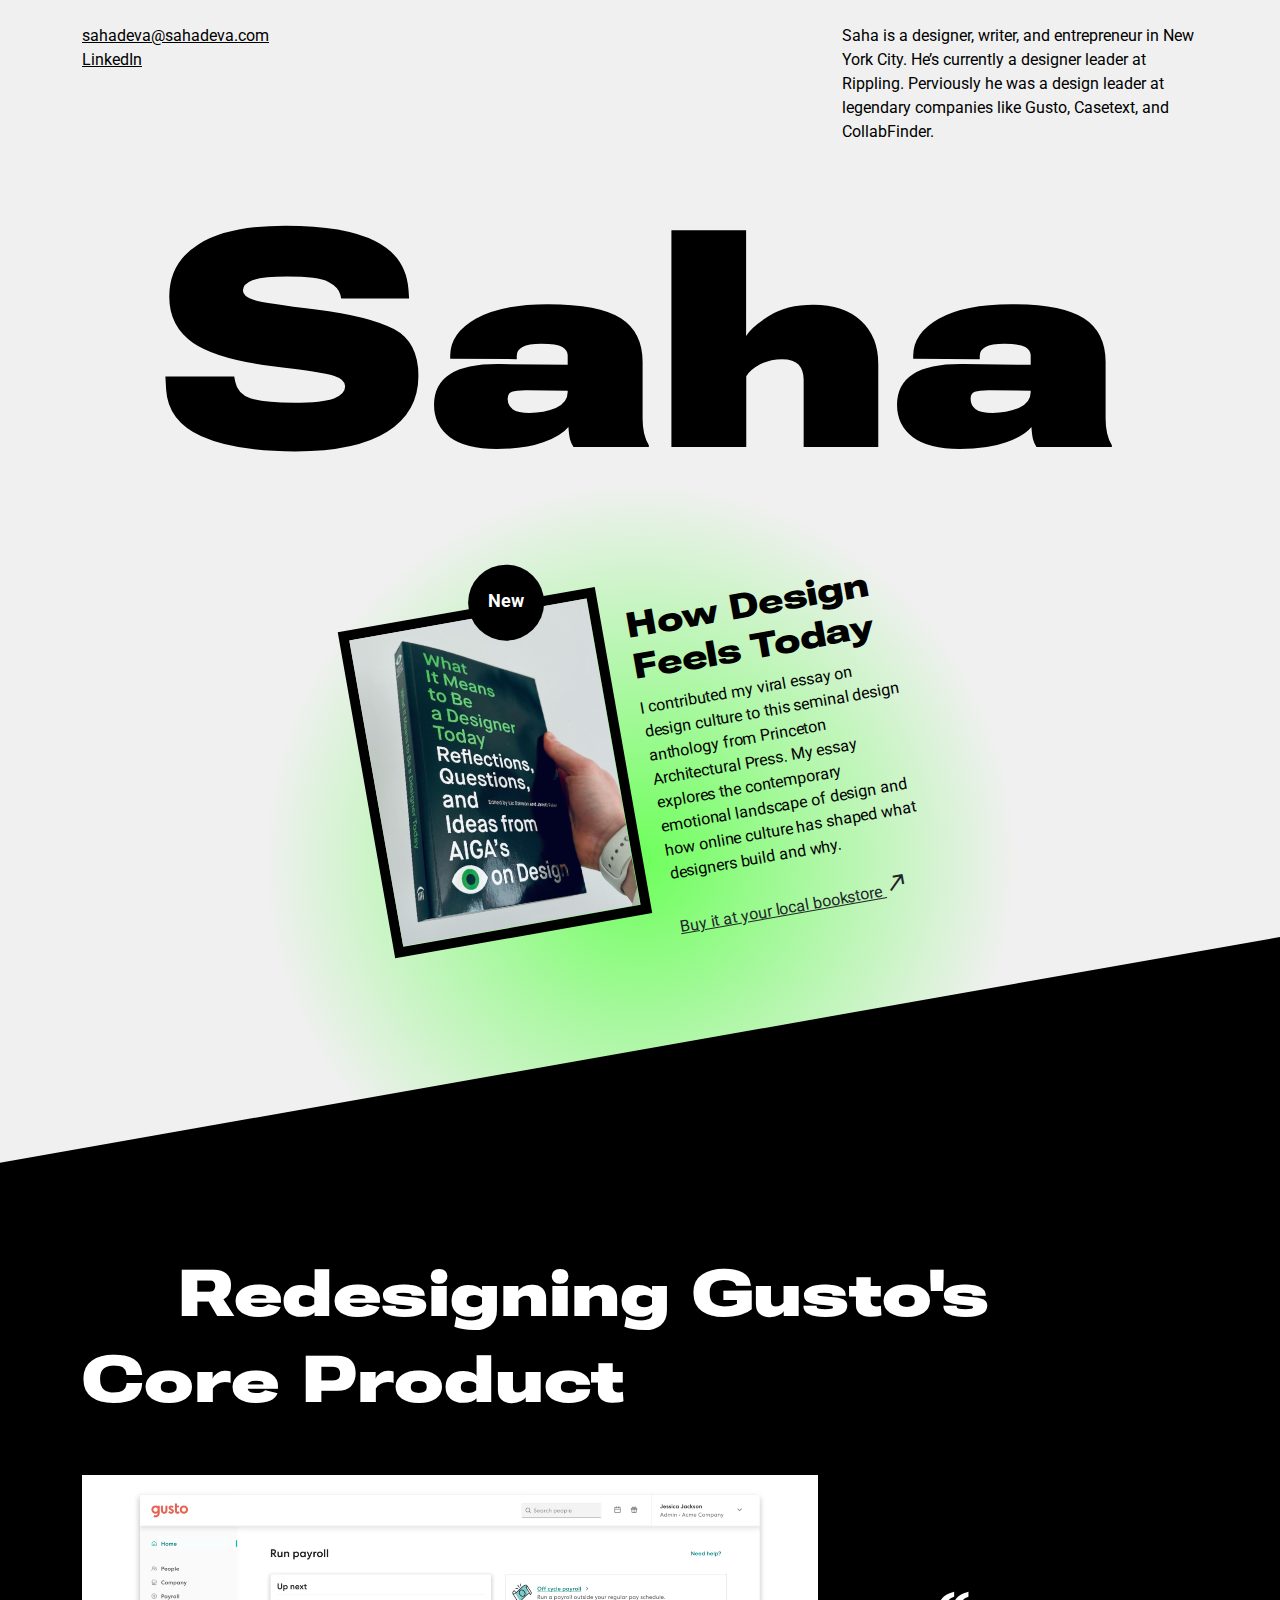
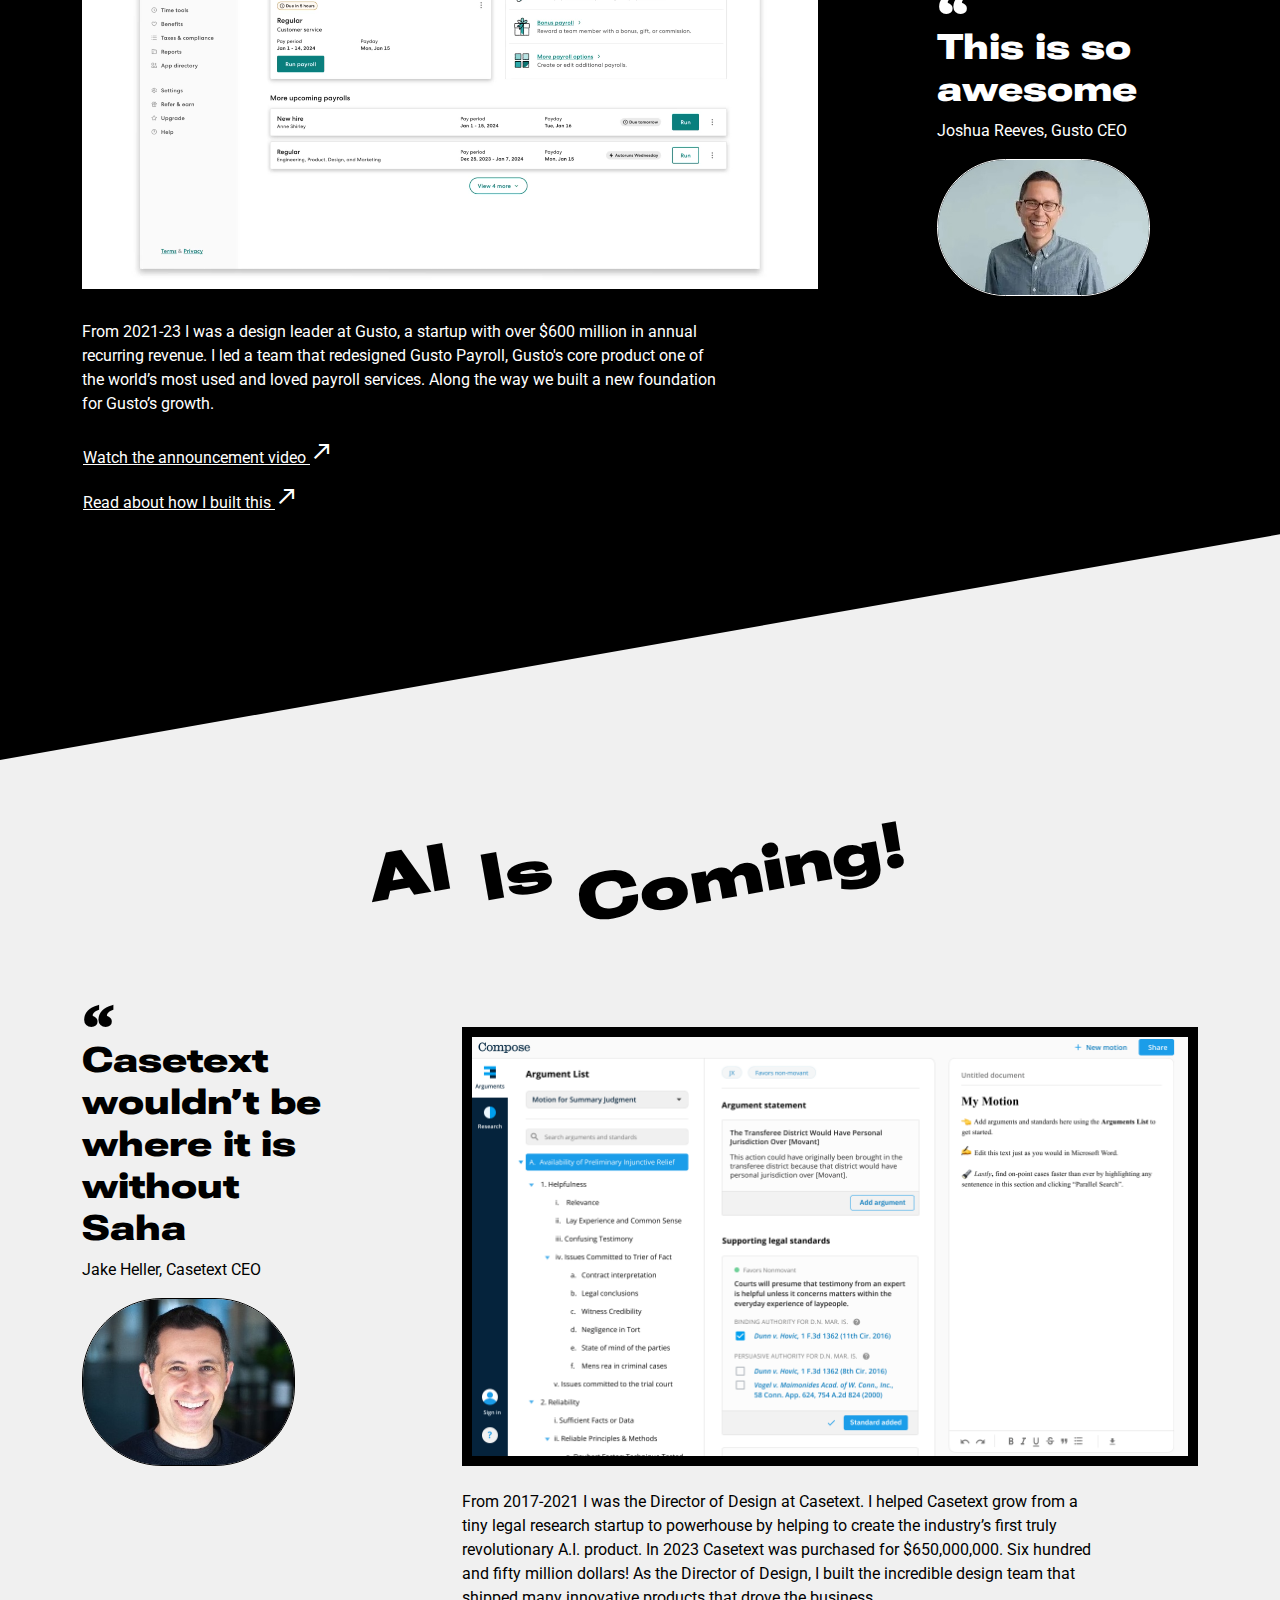
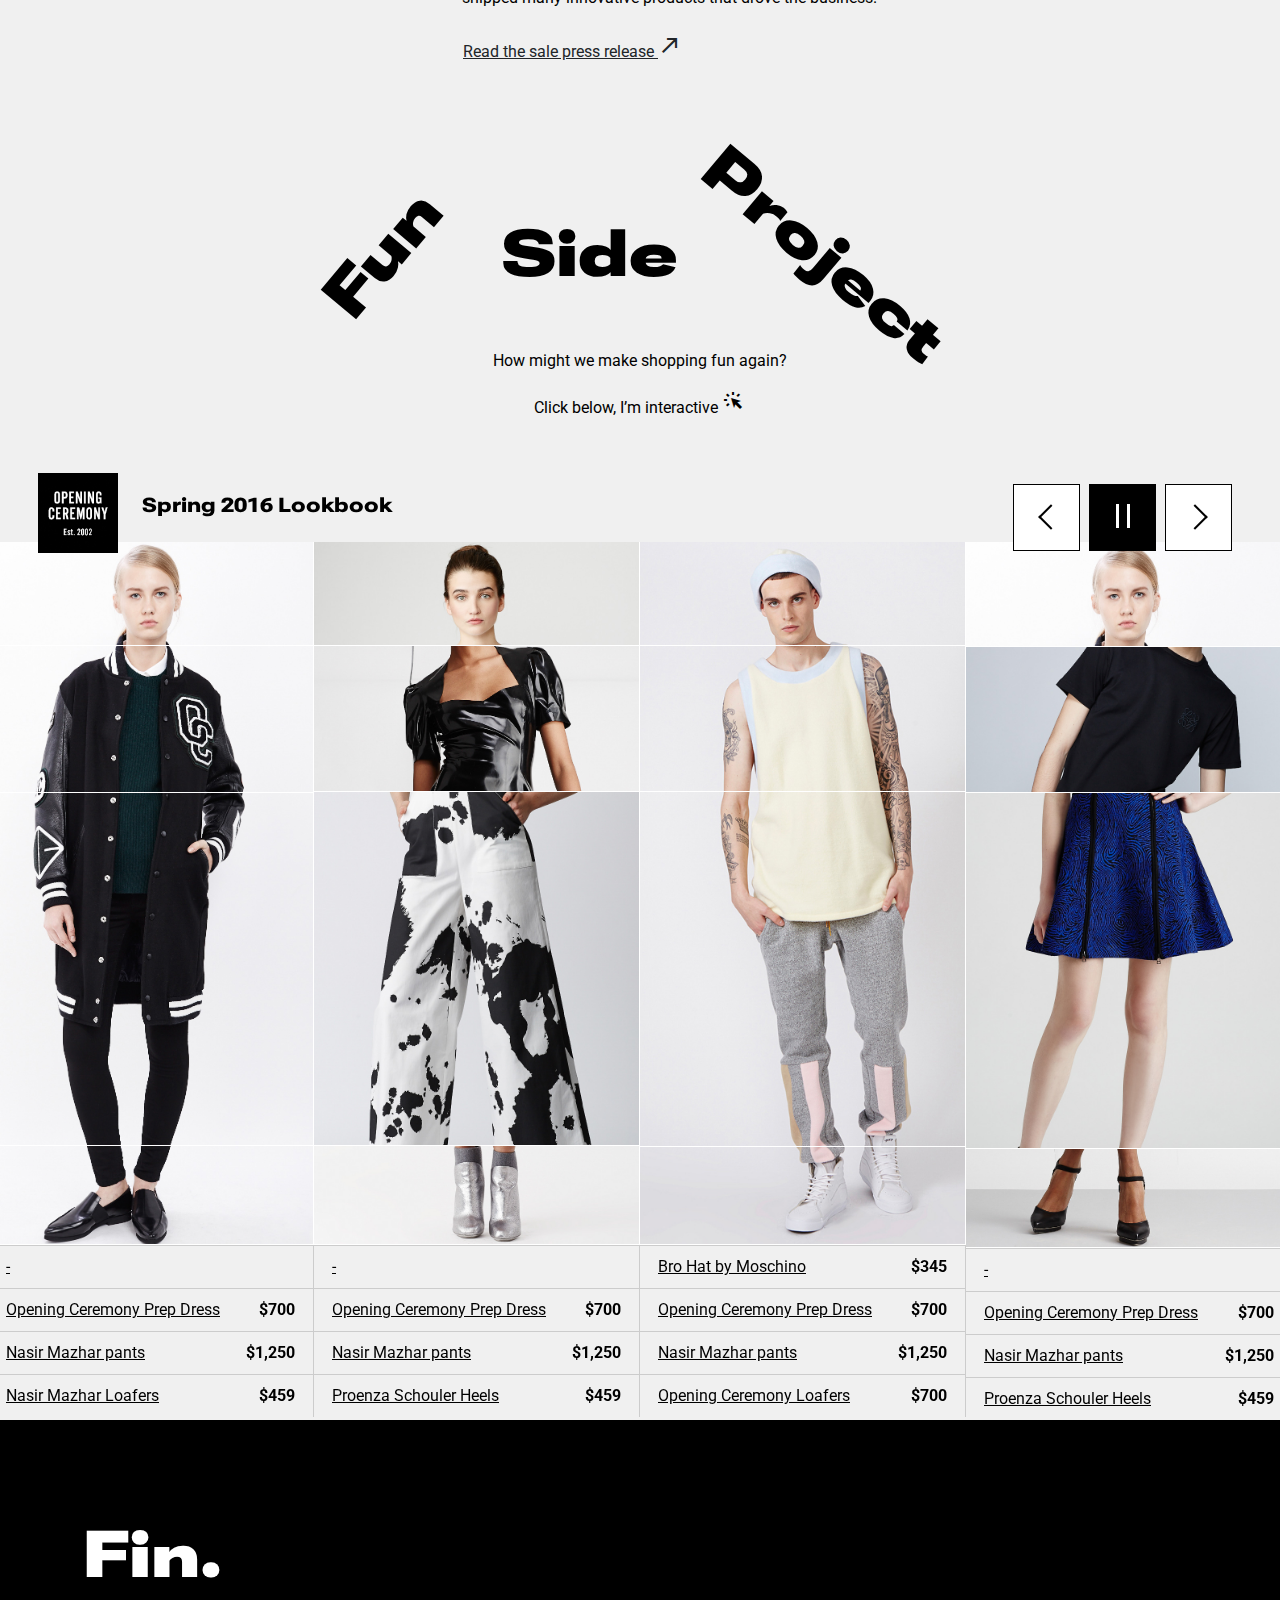
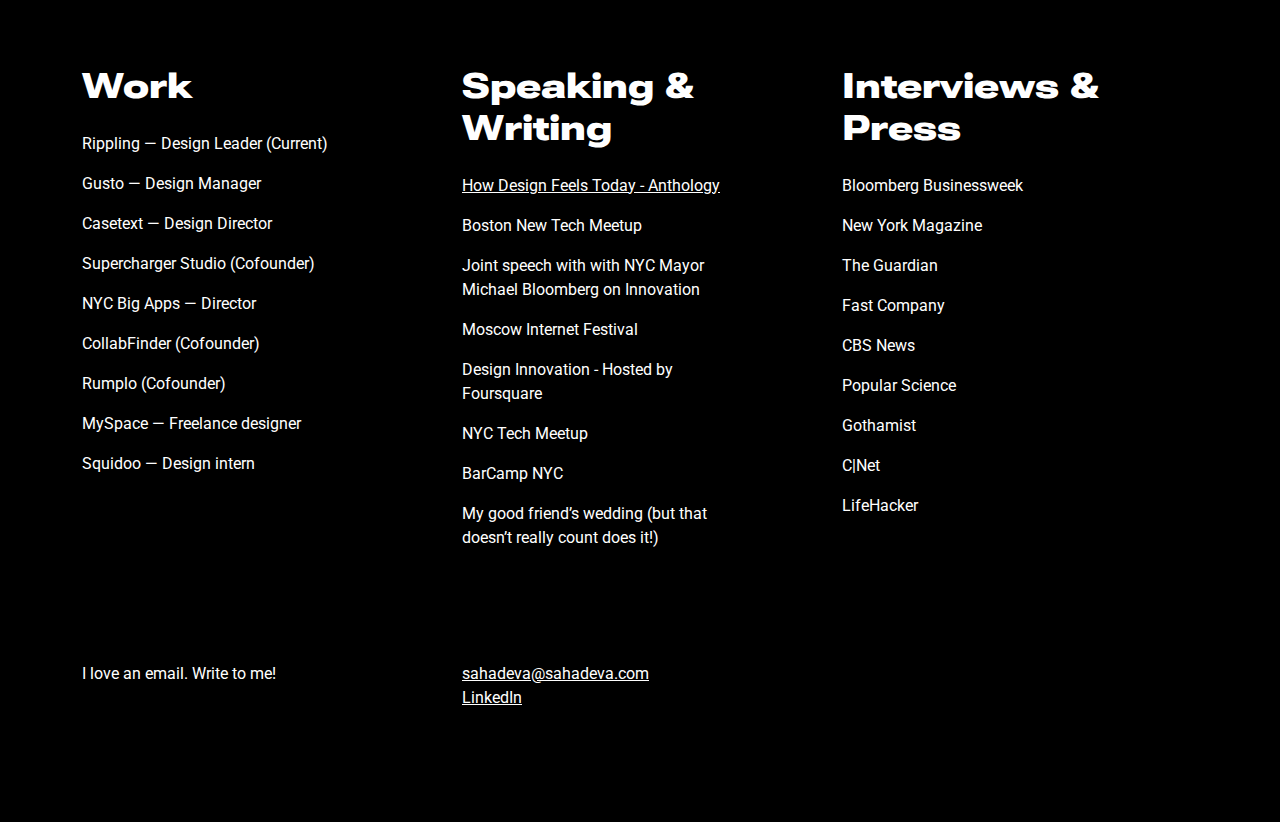
==== index.html @ 51255f12 "update homepage" ====
<!DOCTYPE html>
<html lang="en">
  <head>

    <!-- Google tag (gtag.js) -->
    <script async src="https://www.googletagmanager.com/gtag/js?id=G-P8Y77G0R4K"></script>
    <script>
      window.dataLayer = window.dataLayer || [];
      function gtag(){dataLayer.push(arguments);}
      gtag('js', new Date());

      gtag('config', 'G-P8Y77G0R4K');
    </script>

    <meta charset="utf-8">
    <meta http-equiv="X-UA-Compatible" content="IE=edge">
    <meta name="viewport" content="width=device-width, initial-scale=1">
    <meta name="description" content="Saha Hammari, Designer">
    <meta name="author" content="Saha Hammari">
    <link rel="icon" href="assets/favicon.png">

    <title>Saha Hammari</title>

    <!-- Bootstrap core CSS -->
    <link href="https://cdn.jsdelivr.net/npm/bootstrap@5.3.3/dist/css/bootstrap.min.css" rel="stylesheet" integrity="sha384-QWTKZyjpPEjISv5WaRU9OFeRpok6YctnYmDr5pNlyT2bRjXh0JMhjY6hW+ALEwIH" crossorigin="anonymous">

    <!-- Custom styles for this template -->
    <link href="css/custom-2024.css" rel="stylesheet">
    <link rel="preconnect" href="https://fonts.googleapis.com">
    <link rel="preconnect" href="https://fonts.gstatic.com" crossorigin>
    <link href="https://fonts.googleapis.com/css2?family=Roboto:ital,wght@0,400;0,700;0,900;1,400&display=swap" rel="stylesheet">
    <link href="https://fonts.googleapis.com/css2?family=Roboto+Flex:opsz,wdth,wght@8..144,150,100..1000&display=swap" rel="stylesheet">
    <link rel="stylesheet" href="https://fonts.googleapis.com/css2?family=Material+Symbols+Outlined:opsz,wght,FILL,GRAD@24,400,0,0" />

  </head>

  <body style="overflow-x: hidden;">

    <div class="container pt-4">

      <div class="row">
        <div class="col-12 col-md-6 col-lg-5 col-xl-4 col-xxl-3">
          <p><a href="mailto:sahadeva@sahadeva.com">sahadeva@sahadeva.com</a><br/><a href="https://www.linkedin.com/in/sahadeva/">LinkedIn</a></p>
        </div>
        <div class="col-12 col-md-6 col-lg-5 col-xl-4 col-xxl-3 offset-lg-2 offset-xl-4 offset-xxl-6">
          <p>Saha is a designer, writer, and entrepreneur in New York City. He’s currently a designer leader at Rippling. Perviously he was a design leader at legendary companies like Gusto, Casetext, and CollabFinder.</p>
        </div>
      </div>

      <div class="green-blog position-relative">
        <div class="position-absolute" style="background: radial-gradient(#6DFF5B, #B1F7A9, #f0f0f0, #f0f0f0); width: 800px; height: 800px; margin-left: auto;
        margin-right: auto; left: 0; right: 0; text-align: center; top: 300px;"></div>
        <h1 class="text-center roboto-flex-extra position-relative hero">Saha</h1>
        <div class="row pb-5 mb-5">
          <div class="col-lg-8 col-xl-6 offset-lg-2 offset-xl-3">
            <div class="rotate-10 py-5 mb-5 d-block">
              <div class="row">
                <div class="col-10 offset-1 col-lg-6 offset-lg-0 position-relative">
                  <img src="assets/what-it-means-to-be-a-designer-today.png" alt="book cover" class="img-border img-fluid">
                  <div class="d-block position-absolute dot text-white">New</div>
                </div>
                <div class="col-10 offset-1 col-lg-6 offset-lg-0 pt-4">
                  <h3>How Design Feels Today</h3>
                  <p>I contributed my viral essay on design culture to this seminal design anthology from Princeton Architectural Press. My essay explores the contemporary emotional landscape of design and how online culture has shaped what designers build and why.</p>
                  <p><a class="btn" href="#">Buy it at your local bookstore <span class="material-symbols-outlined ml-1">north_east</span></a></p>
                </div>
              </div>
            </div>
          </div>
        </div>
      </div>

      <div class="position-relative dark-bg angle-bg" style="padding-bottom: 200px;">
        <div class="rotate-10 position-absolute" style="background-color: #000; height: 100%; top: -100px; width: 200%; padding-top: 100px; padding-bottom: 200px; margin-left: -50%;"></div>
        <div class="row pt-5 mt-5 position-relative">
          <div class="col-10 offset-lg-1 mt-5">
            <h2>Redesigning Gusto's</h2>
          </div>
        </div>
        <div class="row position-relative">
          <div class="col-10">
            <h2>Core Product</h2>
          </div>
        </div>


        <div class="row pt-5 mt-5d-flex align-items-end pb-4 position-relative">
          <div class="col-12 col-xl-8 order-2 order-xl-1">
            <video width="100%" playsinline autoplay muted loop>
              <source src="assets/runpayroll_steps_video.mp4" type="video/mp4">
            Your browser does not support the video tag.
            </video>
          </div>
          <div class="col-12 col-lg-8 col-xl-3 offset-xl-1 order-2 order-xl-1 mt-5 mt-xl-0">
            <div class="row">
              <div class="col-9 col-md-10 col-lg-8 col-xl-12 order-2 order-xl-1">
                <h2 class="mb-0 quote">&ldquo;</h2>
                <h3>This is so awesome</h3>
                <p>Joshua Reeves, Gusto CEO</p>
              </div>
              <div class="col-3 col-md-2 col-lg-4 col-xl-10 order-1 order-xl-2">
                <img class="img-fluid super-rounded" src="assets/gusto-ceo.jpeg" alt="Gusto CEO photo">
              </div>
            </div>
          </div>
          
        </div>

        <div class="row position-relative">
          <div class="col-12 col-xl-7">
            <p>From 2021-23 I was a design leader at Gusto, a startup with over $600 million in annual recurring revenue. I led a team that redesigned Gusto Payroll, Gusto's core product one of the world’s most used and loved payroll services. Along the way we built a new foundation for Gusto’s growth. </p>
            <p class="mb-0"><a href="#" class="btn">Watch the announcement video <span class="material-symbols-outlined ml-1">north_east</span></a></p>
            <p><a href="#" class="btn">Read about how I built this <span class="material-symbols-outlined ml-1">north_east</span></a></p>
          </div>
        </div>
      </div>

      <div class="d-block pt-5 mt-5">
        <div class="d-flex w-100 justify-content-center">
          <div>
            <h2 class="rotate-10 pb-5">AI</h2>
          </div>
          <div class="px-4">
            <h2 class="rotate-10">Is</h2>
          </div>
          <div>
            <h2 class="rotate-10">Coming!</h2>
          </div>
        </div>
      </div>
      <div class="row pt-5 mt-5d-flex align-items-end pb-4">
        <div class="col-12 col-lg-8 col-xl-3 order-2 order-xl-1 mt-5 mt-xl-0">
          <div class="row">
            <div class="col-9 col-md-10 col-lg-8 col-xl-12 order-2 order-xl-1">
              <h2 class="mb-0 quote">&ldquo;</h2>
              <h3>Casetext wouldn’t be where it is without Saha</h3>
              <p>Jake Heller, Casetext CEO</p>
            </div>
            <div class="col-3 col-md-2 col-lg-4 col-xl-10 order-1 order-xl-2">
              <img class="img-fluid super-rounded" src="assets/casetext-ceo.jpeg">
            </div>
          </div>
        </div>
        <div class="col-12 col-xl-8 offset-xl-1 order-1 order-xl-2">
          <img src="assets/new-design.png" alt="Casetext screenshot" class="img-border img-fluid">
        </div>
      </div>
      <div class="row position-relative  pb-5 mb-5">
        <div class="col-12 col-xl-7 offset-xl-4">
          <p>From 2017-2021 I was the Director of Design at Casetext. I helped Casetext grow from a tiny legal research startup to powerhouse by helping to create the industry’s first truly revolutionary A.I. product. In 2023 Casetext was purchased for $650,000,000. Six hundred and fifty million dollars! As the Director of Design, I built the incredible design team that shipped many innovative products that drove the business. </p>
          <p class="mb-0"><a href="https://casetext.com/blog/casetext-to-join-thomson-reuters-ushering-in-a-new-era-of-legal-technology-innovation/" class="btn">Read the sale press release <span class="material-symbols-outlined ml-1">north_east</span></a></p>
        </div>
      </div>


      <div class="d-block pt-5 mt-5">
        <div class="d-flex justify-content-center align-items-baseline flex-column flex-lg-row">
          <div>
            <h2 class="rotate-50">Fun</h2>
          </div>
          <div class="ps-lg-5">
            <h2>Side</h2>
          </div>
          <div>
            <h2 class="rotate-neg-40">Project</h2>
          </div>
        </div>
      </div>
      <div class="row pb-5">
        <div class="col-12">
          <p class="text-center pt-5">How might we make shopping fun again?</p>
          <p class="text-center">Click below, I’m interactive <span class="material-symbols-outlined">
            web_traffic
            </span></p>
        </div>
      </div>

    </div>


    <header id="header-top" class="d-flex position-relative px-2 px-lg-5">
        <div class="logo-wrap">
          <img width="126" height="126" src="bodies/assets/logo_front2.jpg" alt="Logo" class="logo">
        </div>
        <div class="hidden-sm flex-fill px-4">
          <h5 class="ml-4">Spring 2016 Lookbook</h5>
        </div>
        <div class="arrows pull-right justify-content-end">
          <a href="#" class="arrow arrow-all-left non-default">
            <span></span>
          </a>
          <a href="#" class="pause pause-all non-default">
            <span></span>
            <span></span>
          </a>
          <a href="#" class="arrow arrow-all-right non-default">
            <span></span>
          </a>
        </div>
    </header>
    
    <div class="row" id="bodies">

      <!--  BODY ONE  -->

      <div class="col-sm-3" style="position: relative;">

        <!-- HEAD -->
        <div class="row part head">
          <div class="col-sm-12">
            <div id="faces3" class="carousel slide" data-bs-ride="carousel">
              <!-- Wrapper for slides -->
              <div class="carousel-inner" role="listbox">

                <div class="carousel-item active">
                  <center>
                    <img class="d-block w-100" src="bodies/assets/girl-face8.jpg">
                  </center>
                </div>
                <div class="carousel-item">
                  <center>
                    <img class="d-block w-100" src="bodies/assets/girl-face11.jpg">
                  </center>
                </div>
                <div class="carousel-item">
                  <center>
                    <img class="d-block w-100" src="bodies/assets/girl-face19.jpg">
                  </center>
                </div>
                <div class="carousel-item">
                  <center>
                    <img class="d-block w-100" src="bodies/assets/girl-face20.jpg">
                  </center>
                </div>
                <div class="carousel-item">
                  <center>
                    <img class="d-block w-100" src="bodies/assets/girl-face21.jpg">
                  </center>
                </div>
                <div class="carousel-item">
                  <center>
                    <img class="d-block w-100" src="bodies/assets/girl-face22.jpg">
                  </center>
                </div>
              </div>

              <!-- Controls -->
              <button class="carousel-control-prev" type="button" data-bs-target="#faces3" data-bs-slide="prev">
                <span class="carousel-control-prev-icon" aria-hidden="true"></span>
                <span class="visually-hidden">Previous</span>
              </button>
              <button class="carousel-control-next" type="button" data-bs-target="#faces3" data-bs-slide="next">
                <span class="carousel-control-next-icon" aria-hidden="true"></span>
                <span class="visually-hidden">Next</span>
              </button>

            </div>
          </div>
        </div>

        <!-- TOP -->
        <div class="row part part">
          <div class="col-sm-12">
            <div id="tops3" class="carousel slide" data-bs-ride="carousel">
              <!-- Wrapper for slides -->
              <div class="carousel-inner" role="listbox">
                <div class="carousel-item active">
                  <center>
                    <img class="d-block w-100" src="bodies/assets/girl-top8.jpg">
                  </center>
                </div>
                <div class="carousel-item">
                  <center>
                    <img class="d-block w-100" src="bodies/assets/girl-top11.jpg">
                  </center>
                </div>
                <div class="carousel-item">
                  <center>
                    <img class="d-block w-100" src="bodies/assets/girl-top19.jpg">
                  </center>
                </div>
                <div class="carousel-item">
                  <center>
                    <img class="d-block w-100" src="bodies/assets/girl-top20.jpg">
                  </center>
                </div>
                <div class="carousel-item">
                  <center>
                    <img class="d-block w-100" src="bodies/assets/girl-top21.jpg">
                  </center>
                </div>
                <div class="carousel-item">
                  <center>
                    <img class="d-block w-100" src="bodies/assets/girl-top22.jpg">
                  </center>
                </div>

              </div>

              <!-- Controls -->
              <button class="carousel-control-prev" type="button" data-bs-target="#tops3" data-bs-slide="prev">
                <span class="carousel-control-prev-icon" aria-hidden="true"></span>
                <span class="visually-hidden">Previous</span>
              </button>
              <button class="carousel-control-next" type="button" data-bs-target="#tops3" data-bs-slide="next">
                <span class="carousel-control-next-icon" aria-hidden="true"></span>
                <span class="visually-hidden">Next</span>
              </button>

            </div>
          </div>
        </div>

        <!-- BOTTOMS -->
        <div class="row part part-3">
          <div class="col-sm-12">
            <div id="bottoms3" class="carousel slide" data-bs-ride="carousel">
              <!-- Wrapper for slides -->
              <div class="carousel-inner" role="listbox">
                <div class="carousel-item active">
                  <center>
                    <img class="d-block w-100" src="bodies/assets/girl-bottom8.jpg">
                  </center>
                </div>
                <div class="carousel-item">
                  <center>
                    <img class="d-block w-100" src="bodies/assets/girl-bottom11.jpg">
                  </center>
                </div>
                <div class="carousel-item">
                  <center>
                    <img class="d-block w-100" src="bodies/assets/girl-bottom19.jpg">
                  </center>
                </div>
                <div class="carousel-item">
                  <center>
                    <img class="d-block w-100" src="bodies/assets/girl-bottom20.jpg">
                  </center>
                </div>
                <div class="carousel-item">
                  <center>
                    <img class="d-block w-100" src="bodies/assets/girl-bottom21.jpg">
                  </center>
                </div>
                <div class="carousel-item">
                  <center>
                    <img class="d-block w-100" src="bodies/assets/girl-bottom22.jpg">
                  </center>
                </div>

              </div>

              <!-- Controls -->
              <button class="carousel-control-prev" type="button" data-bs-target="#bottoms3" data-bs-slide="prev">
                <span class="carousel-control-prev-icon" aria-hidden="true"></span>
                <span class="visually-hidden">Previous</span>
              </button>
              <button class="carousel-control-next" type="button" data-bs-target="#bottoms3" data-bs-slide="next">
                <span class="carousel-control-next-icon" aria-hidden="true"></span>
                <span class="visually-hidden">Next</span>
              </button>

            </div>
          </div>
        </div>

        <!-- FEET -->
        <div class="row part feet">
          <div class="col-sm-12">
            <div id="shoes3" class="carousel slide" data-bs-ride="carousel">
              <!-- Wrapper for slides -->
              <div class="carousel-inner" role="listbox">
                <div class="carousel-item active">
                  <center>
                    <img class="d-block w-100" src="bodies/assets/girl-feet8.jpg">
                  </center>
                </div>
                <div class="carousel-item">
                  <center>
                    <img class="d-block w-100" src="bodies/assets/girl-feet11.jpg">
                  </center>
                </div>
                <div class="carousel-item">
                  <center>
                    <img class="d-block w-100" src="bodies/assets/girl-feet19.jpg">
                  </center>
                </div>
                <div class="carousel-item">
                  <center>
                    <img class="d-block w-100" src="bodies/assets/girl-feet20.jpg">
                  </center>
                </div>
                <div class="carousel-item">
                  <center>
                    <img class="d-block w-100" src="bodies/assets/girl-feet21.jpg">
                  </center>
                </div>
                <div class="carousel-item">
                  <center>
                    <img class="d-block w-100" src="bodies/assets/girl-feet22.jpg">
                  </center>
                </div>

              </div>

              <!-- Controls -->
              <button class="carousel-control-prev" type="button" data-bs-target="#shoes3" data-bs-slide="prev">
                <span class="carousel-control-prev-icon" aria-hidden="true"></span>
                <span class="visually-hidden">Previous</span>
              </button>
              <button class="carousel-control-next" type="button" data-bs-target="#shoes3" data-bs-slide="next">
                <span class="carousel-control-next-icon" aria-hidden="true"></span>
                <span class="visually-hidden">Next</span>
              </button>
            </div>
          </div>
        </div>

        <!-- LINKS -->
        <div class="row part links">
          <div class="col-sm-12">
            
            <div id="links-face3" class="carousel slide" data-bs-ride="carousel">
              <!-- Wrapper for slides -->
              <div class="carousel-inner" role="listbox">
                <div class="carousel-item active">
                  <a href="#">-</a>
                </div>
                <div class="carousel-item">
                  <a href="#">- </a>
                </div>
                <div class="carousel-item">
                  <a href="#">- </a>
                </div>
                <div class="carousel-item">
                  <a href="#">- </a>
                </div>
              </div>
            </div>

            <div id="links-top3" class="carousel slide" data-bs-ride="carousel">
              <div class="carousel-inner" role="listbox">
                <div class="carousel-item active">
                  <a href="http://sahadeva.com/">Opening Ceremony Prep Dress <span class="price">$700</span></a>
                </div>
                <div class="carousel-item">
                  <a href="#">Please Please Issey Miyake <span class="price">$300</span></a>
                </div>
                <div class="carousel-item">
                  <a href="#">Nasir Mazhar pants<span class="price">$1,250</span></a>
                </div>
                <div class="carousel-item">
                  <a href="#">Proenza Schouler Heels<span class="price">$459</span></a>
                </div>
              </div>
            </div>

            <div id="links-bottoms3" class="carousel slide" data-bs-ride="carousel">
              <div class="carousel-inner" role="listbox">
                <div class="carousel-item active">
                  <a href="#">Nasir Mazhar pants<span class="price">$1,250</span></a>
                </div>
                <div class="carousel-item">
                  <a href="#">Ellery V Dress<span class="price">$300</span></a>
                </div>
                <div class="carousel-item">
                  <a href="#">Opening Ceremony Prep Dress <span class="price">$700</span></a>
                </div>
                <div class="carousel-item">
                  <a href="#">Proenza Schouler Heels<span class="price">$459</span></a>
                </div>
              </div>
            </div>

            <div id="links-feet3" class="carousel slide" data-bs-ride="carousel">
              <div class="carousel-inner" role="listbox">
                <div class="carousel-item active">
                  <a href="#">Nasir Mazhar Loafers<span class="price">$459</span></a>
                </div>
                <div class="carousel-item">
                  <a href="#">Opening Ceremony Pumps<span class="price">$800</span></a>
                </div>
                <div class="carousel-item">
                  <a href="#">Proenza Schouler Heels<span class="price">$459</span></a>
                </div>
                <div class="carousel-item">
                  <a href="#">Ellery Tanks<span class="price">$240</span></a>
                </div>
              </div>
            </div>
          </div>
        </div>

      </div>


      <div class="col-sm-3 d-none d-sm-block" style="position: relative;">

        <!-- HEAD -->
        <div class="row part head">
          <div class="col-sm-12">
            <div id="faces2" class="carousel slide" data-bs-ride="carousel">
              <!-- Wrapper for slides -->
              <div class="carousel-inner" role="listbox">

                <div class="carousel-item active">
                  <center>
                    <img class="d-block w-100" src="bodies/assets/girl-face16.jpg">
                  </center>
                </div>
                <div class="carousel-item">
                  <center>
                    <img class="d-block w-100" src="bodies/assets/girl-face8.jpg">
                  </center>
                </div>
                <div class="carousel-item">
                  <center>
                    <img class="d-block w-100" src="bodies/assets/girl-face2.jpg">
                  </center>
                </div>
                <div class="carousel-item">
                  <center>
                    <img class="d-block w-100" src="bodies/assets/girl-face15.jpg">
                  </center>
                </div>
                <div class="carousel-item">
                  <center>
                    <img class="d-block w-100" src="bodies/assets/girl-face20.jpg">
                  </center>
                </div>
                <div class="carousel-item">
                  <center>
                    <img class="d-block w-100" src="bodies/assets/girl-face21.jpg">
                  </center>
                </div>
                <div class="carousel-item">
                  <center>
                    <img class="d-block w-100" src="bodies/assets/girl-face22.jpg">
                  </center>
                </div>
                <div class="carousel-item">
                  <center>
                    <img class="d-block w-100" src="bodies/assets/girl-face11.jpg">
                  </center>
                </div>
                <div class="carousel-item">
                  <center>
                    <img class="d-block w-100" src="bodies/assets/girl-face19.jpg">
                  </center>
                </div>
              </div>

              <!-- Controls -->
              <button class="carousel-control-prev" type="button" data-bs-target="#faces2" data-bs-slide="prev">
                <span class="carousel-control-prev-icon" aria-hidden="true"></span>
    <span class="visually-hidden">Previous</span>
              </button>
              <button class="carousel-control-next" type="button" data-bs-target="#faces2" data-bs-slide="next">
                <span class="carousel-control-next-icon" aria-hidden="true"></span>
    <span class="visually-hidden">Next</span>
              </button>

            </div>
          </div>
        </div>

        <!-- TOP -->
        <div class="row part part">
          <div class="col-sm-12">
            <div id="tops2" class="carousel slide" data-bs-ride="carousel">
              <!-- Wrapper for slides -->
              <div class="carousel-inner" role="listbox">

                <div class="carousel-item active">
                  <center>
                    <img class="d-block w-100" src="bodies/assets/girl-top15.jpg">
                  </center>
                </div>
                <div class="carousel-item">
                  <center>
                    <img class="d-block w-100" src="bodies/assets/girl-top8.jpg">
                  </center>
                </div>
                <div class="carousel-item">
                  <center>
                    <img class="d-block w-100" src="bodies/assets/girl-top11.jpg">
                  </center>
                </div>
                <div class="carousel-item">
                  <center>
                    <img class="d-block w-100" src="bodies/assets/girl-top16.jpg">
                  </center>
                </div>
                <div class="carousel-item">
                  <center>
                    <img class="d-block w-100" src="bodies/assets/girl-top22.jpg">
                  </center>
                </div>
                <div class="carousel-item">
                  <center>
                    <img class="d-block w-100" src="bodies/assets/girl-top20.jpg">
                  </center>
                </div>
                <div class="carousel-item">
                  <center>
                    <img class="d-block w-100" src="bodies/assets/girl-top19.jpg">
                  </center>
                </div>
                <div class="carousel-item">
                  <center>
                    <img class="d-block w-100" src="bodies/assets/girl-top2.jpg">
                  </center>
                </div>
                <div class="carousel-item">
                  <center>
                    <img class="d-block w-100" src="bodies/assets/girl-top21.jpg">
                  </center>
                </div>

              </div>

              <!-- Controls -->
              <button class="carousel-control-prev" type="button" data-bs-target="#tops2" data-bs-slide="prev">
                <span class="carousel-control-prev-icon" aria-hidden="true"></span>
    <span class="visually-hidden">Previous</span>
              </button>
              <button class="carousel-control-next" type="button" data-bs-target="#tops2" data-bs-slide="next">
                <span class="carousel-control-next-icon" aria-hidden="true"></span>
    <span class="visually-hidden">Next</span>
              </button>

            </div>
          </div>
        </div>

        <!-- BOTTOMS -->
        <div class="row part part-3">
          <div class="col-sm-12">
            <div id="bottoms2" class="carousel slide" data-bs-ride="carousel">
              <!-- Wrapper for slides -->
              <div class="carousel-inner" role="listbox">
                <div class="carousel-item active">
                  <center>
                    <img class="d-block w-100" src="bodies/assets/girl-bottom22.jpg">
                  </center>
                </div>
                <div class="carousel-item">
                  <center>
                    <img class="d-block w-100" src="bodies/assets/girl-bottom16.jpg">
                  </center>
                </div>
                <div class="carousel-item">
                  <center>
                    <img class="d-block w-100" src="bodies/assets/girl-bottom19.jpg">
                  </center>
                </div>
                <div class="carousel-item">
                  <center>
                    <img class="d-block w-100" src="bodies/assets/girl-bottom15.jpg">
                  </center>
                </div>
                <div class="carousel-item">
                  <center>
                    <img class="d-block w-100" src="bodies/assets/girl-bottom11.jpg">
                  </center>
                </div>

                <div class="carousel-item">
                  <center>
                    <img class="d-block w-100" src="bodies/assets/girl-bottom20.jpg">
                  </center>
                </div>
                <div class="carousel-item">
                  <center>
                    <img class="d-block w-100" src="bodies/assets/girl-bottom2.jpg">
                  </center>
                </div>
                <div class="carousel-item">
                  <center>
                    <img class="d-block w-100" src="bodies/assets/girl-bottom21.jpg">
                  </center>
                </div>

                <div class="carousel-item">
                  <center>
                    <img class="d-block w-100" src="bodies/assets/girl-bottom8.jpg">
                  </center>
                </div>
              </div>

              <!-- Controls -->
             
              <button class="carousel-control-prev" type="button" data-bs-target="#bottoms2" data-bs-slide="prev">
                <span class="carousel-control-prev-icon" aria-hidden="true"></span>
    <span class="visually-hidden">Previous</span>
              </button>
              <button class="carousel-control-next" type="button" data-bs-target="#bottoms2" data-bs-slide="next">
                <span class="carousel-control-next-icon" aria-hidden="true"></span>
    <span class="visually-hidden">Next</span>
              </button>

            </div>
          </div>
        </div>

        <!-- FEET -->
        <div class="row part feet">
          <div class="col-sm-12">
            <div id="shoes2" class="carousel slide" data-bs-ride="carousel">
              <!-- Wrapper for slides -->
              <div class="carousel-inner" role="listbox">

                <div class="carousel-item active">
                  <center>
                    <img class="d-block w-100" src="bodies/assets/girl-feet19.jpg">
                  </center>
                </div>
                <div class="carousel-item">
                  <center>
                    <img class="d-block w-100" src="bodies/assets/girl-feet16.jpg">
                  </center>
                </div>
                <div class="carousel-item">
                  <center>
                    <img class="d-block w-100" src="bodies/assets/girl-feet8.jpg">
                  </center>
                </div>
                <div class="carousel-item">
                  <center>
                    <img class="d-block w-100" src="bodies/assets/girl-feet15.jpg">
                  </center>
                </div>
                <div class="carousel-item">
                  <center>
                    <img class="d-block w-100" src="bodies/assets/girl-feet11.jpg">
                  </center>
                </div>
                <div class="carousel-item">
                  <center>
                    <img class="d-block w-100" src="bodies/assets/girl-feet2.jpg">
                  </center>
                </div>
                <div class="carousel-item">
                  <center>
                    <img class="d-block w-100" src="bodies/assets/girl-feet20.jpg">
                  </center>
                </div>
                <div class="carousel-item">
                  <center>
                    <img class="d-block w-100" src="bodies/assets/girl-feet21.jpg">
                  </center>
                </div>
                <div class="carousel-item">
                  <center>
                    <img class="d-block w-100" src="bodies/assets/girl-feet22.jpg">
                  </center>
                </div>
              </div>

              <!-- Controls -->
              <button class="carousel-control-prev" type="button" data-bs-target="#shoes2" data-bs-slide="prev">
                <span class="carousel-control-prev-icon" aria-hidden="true"></span>
    <span class="visually-hidden">Previous</span>
              </button>
              <button class="carousel-control-next" type="button" data-bs-target="#shoes2" data-bs-slide="next">
                <span class="carousel-control-next-icon" aria-hidden="true"></span>
    <span class="visually-hidden">Next</span>
              </button>

            </div>
          </div>
        </div>

        <!-- LINKS -->
        <div class="row part links">
          <div class="col-sm-12">
            
            <div id="links-face2" class="carousel slide" data-bs-ride="carousel">
              <!-- Wrapper for slides -->
              <div class="carousel-inner" role="listbox">
                <div class="carousel-item active">
                  <a href="#">-</a>
                </div>
                <div class="carousel-item">
                  <a href="#">- </a>
                </div>
                <div class="carousel-item">
                  <a href="#">- </a>
                </div>
                <div class="carousel-item">
                  <a href="#">- </a>
                </div>
              </div>
            </div>

            <div id="links-top2" class="carousel slide" data-bs-ride="carousel">
              <div class="carousel-inner" role="listbox">
                <div class="carousel-item active">
                  <a href="#">Opening Ceremony Prep Dress <span class="price">$700</span></a>
                </div>
                <div class="carousel-item">
                  <a href="#">Opening Ceremony Wildcard <span class="price">$300</span></a>
                </div>
                <div class="carousel-item">
                  <a href="#">Nasir Mazhar pants<span class="price">$1,250</span></a>
                </div>
                <div class="carousel-item">
                  <a href="#">Proenza Schouler Heels<span class="price">$459</span></a>
                </div>
              </div>
            </div>

            <div id="links-bottoms2" class="carousel slide" data-bs-ride="carousel">
              <div class="carousel-inner" role="listbox">
                <div class="carousel-item active">
                  <a href="#">Nasir Mazhar pants<span class="price">$1,250</span></a>
                </div>
                <div class="carousel-item">
                  <a href="#">Opening Ceremony Wildcard <span class="price">$300</span></a>
                </div>
                <div class="carousel-item">
                  <a href="#">Opening Ceremony Prep Dress <span class="price">$700</span></a>
                </div>
                <div class="carousel-item">
                  <a href="#">Proenza Schouler Heels<span class="price">$459</span></a>
                </div>
              </div>
            </div>

            <div id="links-feet2" class="carousel slide" data-bs-ride="carousel">
              <div class="carousel-inner" role="listbox">
                <div class="carousel-item active">
                  <a href="#">Proenza Schouler Heels<span class="price">$459</span></a>
                </div>
                <div class="carousel-item">
                  <a href="#">Galvan Heavy Satin Jumpstuit <span class="price">$300</span></a>
                </div>
                <div class="carousel-item">
                  <a href="#">Nasir Mazhar pants<span class="price">$1,250</span></a>
                </div>
                <div class="carousel-item">
                  <a href="#">Opening Ceremony Prep Dress <span class="price">$700</span></a>
                </div>
              </div>
            </div>
          </div>
        </div>


      </div>

      <!--  BODY THREE  -->

      <div class="col-sm-3 d-none d-sm-block" style="position: relative;">

        <!-- HEAD -->
        <div class="row part head">
          <div class="col-sm-12">
            <div id="faces4" class="carousel slide" data-bs-ride="carousel">
              <!-- Wrapper for slides -->
              <div class="carousel-inner" role="listbox">
                <div class="carousel-item active">
                  <center>
                    <img class="d-block w-100" src="bodies/assets/boy-face2.jpg">
                  </center>
                </div>
                <div class="carousel-item">
                  <center>
                    <img class="d-block w-100" src="bodies/assets/boy-face3.jpg">
                  </center>
                </div>
                <div class="carousel-item">
                  <center>
                    <img class="d-block w-100" src="bodies/assets/girl-face14.jpg">
                  </center>
                </div>
                <div class="carousel-item">
                  <center>
                    <img class="d-block w-100" src="bodies/assets/girl-face8.jpg">
                  </center>
                </div>
                <div class="carousel-item">
                  <center>
                    <img class="d-block w-100" src="bodies/assets/girl-face15.jpg">
                  </center>
                </div>
                <div class="carousel-item">
                  <center>
                    <img class="d-block w-100" src="bodies/assets/girl-face19.jpg">
                  </center>
                </div>
                <div class="carousel-item">
                  <center>
                    <img class="d-block w-100" src="bodies/assets/girl-face20.jpg">
                  </center>
                </div>
                <div class="carousel-item">
                  <center>
                    <img class="d-block w-100" src="bodies/assets/girl-face11.jpg">
                  </center>
                </div>
                <div class="carousel-item">
                  <center>
                    <img class="d-block w-100" src="bodies/assets/girl-face2.jpg">
                  </center>
                </div>
                <div class="carousel-item">
                  <center>
                    <img class="d-block w-100" src="bodies/assets/girl-face21.jpg">
                  </center>
                </div>
                <div class="carousel-item">
                  <center>
                    <img class="d-block w-100" src="bodies/assets/girl-face22.jpg">
                  </center>
                </div>
              </div>

              <!-- Controls -->
           
              <button class="carousel-control-prev" type="button" data-bs-target="#faces4" data-bs-slide="prev">
                <span class="carousel-control-prev-icon" aria-hidden="true"></span>
    <span class="visually-hidden">Previous</span>
              </button>
              <button class="carousel-control-next" type="button" data-bs-target="#faces4" data-bs-slide="next">
                <span class="carousel-control-next-icon" aria-hidden="true"></span>
    <span class="visually-hidden">Next</span>
              </button>

            </div>
          </div>
        </div>

        <!-- TOP -->
        <div class="row part part">
          <div class="col-sm-12">
            <div id="tops4" class="carousel slide" data-bs-ride="carousel">
              <!-- Wrapper for slides -->
              <div class="carousel-inner" role="listbox">
                <div class="carousel-item active">
                  <center>
                    <img class="d-block w-100" src="bodies/assets/boy-top2.jpg">
                  </center>
                </div>
                <div class="carousel-item">
                  <center>
                    <img class="d-block w-100" src="bodies/assets/boy-top3.jpg">
                  </center>
                </div>
                <div class="carousel-item">
                  <center>
                    <img class="d-block w-100" src="bodies/assets/girl-top14.jpg">
                  </center>
                </div>
                <div class="carousel-item">
                  <center>
                    <img class="d-block w-100" src="bodies/assets/girl-top8.jpg">
                  </center>
                </div>
                <div class="carousel-item">
                  <center>
                    <img class="d-block w-100" src="bodies/assets/girl-top15.jpg">
                  </center>
                </div>
                <div class="carousel-item">
                  <center>
                    <img class="d-block w-100" src="bodies/assets/girl-top19.jpg">
                  </center>
                </div>
                <div class="carousel-item">
                  <center>
                    <img class="d-block w-100" src="bodies/assets/girl-top20.jpg">
                  </center>
                </div>
                <div class="carousel-item">
                  <center>
                    <img class="d-block w-100" src="bodies/assets/girl-top11.jpg">
                  </center>
                </div>
                <div class="carousel-item">
                  <center>
                    <img class="d-block w-100" src="bodies/assets/girl-top2.jpg">
                  </center>
                </div>
                <div class="carousel-item">
                  <center>
                    <img class="d-block w-100" src="bodies/assets/girl-top21.jpg">
                  </center>
                </div>
                <div class="carousel-item">
                  <center>
                    <img class="d-block w-100" src="bodies/assets/girl-top22.jpg">
                  </center>
                </div>
              </div>

              <!-- Controls -->
              <button class="carousel-control-prev" type="button" data-bs-target="#tops4" data-bs-slide="prev">
                <span class="carousel-control-prev-icon" aria-hidden="true"></span>
    <span class="visually-hidden">Previous</span>
              </button>
              <button class="carousel-control-next" type="button" data-bs-target="#tops4" data-bs-slide="next">
                <span class="carousel-control-next-icon" aria-hidden="true"></span>
    <span class="visually-hidden">Next</span>
              </button>

            </div>
          </div>
        </div>

        <!-- BOTTOMS -->
        <div class="row part part-3">
          <div class="col-sm-12">
            <div id="bottoms4" class="carousel slide" data-bs-ride="carousel">
              <!-- Wrapper for slides -->
              <div class="carousel-inner" role="listbox">
                <div class="carousel-item active">
                  <center>
                    <img class="d-block w-100" src="bodies/assets/boy-bottom2.jpg">
                  </center>
                </div>
                <div class="carousel-item">
                  <center>
                    <img class="d-block w-100" src="bodies/assets/boy-bottom3.jpg">
                  </center>
                </div>
                <div class="carousel-item">
                  <center>
                    <img class="d-block w-100" src="bodies/assets/girl-bottom14.jpg">
                  </center>
                </div>
                <div class="carousel-item">
                  <center>
                    <img class="d-block w-100" src="bodies/assets/girl-bottom8.jpg">
                  </center>
                </div>
                <div class="carousel-item">
                  <center>
                    <img class="d-block w-100" src="bodies/assets/girl-bottom15.jpg">
                  </center>
                </div>
                <div class="carousel-item">
                  <center>
                    <img class="d-block w-100" src="bodies/assets/girl-bottom19.jpg">
                  </center>
                </div>
                <div class="carousel-item">
                  <center>
                    <img class="d-block w-100" src="bodies/assets/girl-bottom20.jpg">
                  </center>
                </div>
                <div class="carousel-item">
                  <center>
                    <img class="d-block w-100" src="bodies/assets/girl-bottom11.jpg">
                  </center>
                </div>
                <div class="carousel-item">
                  <center>
                    <img class="d-block w-100" src="bodies/assets/girl-bottom2.jpg">
                  </center>
                </div>
                <div class="carousel-item">
                  <center>
                    <img class="d-block w-100" src="bodies/assets/girl-bottom21.jpg">
                  </center>
                </div>
                <div class="carousel-item">
                  <center>
                    <img class="d-block w-100" src="bodies/assets/girl-bottom22.jpg">
                  </center>
                </div>
              </div>

              <!-- Controls -->
              <button class="carousel-control-prev" type="button" data-bs-target="#bottoms4" data-bs-slide="prev">
                <span class="carousel-control-prev-icon" aria-hidden="true"></span>
    <span class="visually-hidden">Previous</span>
              </button>
              <button class="carousel-control-next" type="button" data-bs-target="#bottoms4" data-bs-slide="next">
                <span class="carousel-control-next-icon" aria-hidden="true"></span>
    <span class="visually-hidden">Next</span>
              </button>

            </div>
          </div>
        </div>

        <!-- FEET -->
        <div class="row part feet">
          <div class="col-sm-12">
            <div id="shoes4" class="carousel slide" data-bs-ride="carousel">
              <!-- Wrapper for slides -->
              <div class="carousel-inner" role="listbox">
                <div class="carousel-item active">
                  <center>
                    <img class="d-block w-100" src="bodies/assets/boy-feet2.jpg">
                  </center>
                </div>
                <div class="carousel-item">
                  <center>
                    <img class="d-block w-100" src="bodies/assets/boy-feet3.jpg">
                  </center>
                </div>
                <div class="carousel-item">
                  <center>
                    <img class="d-block w-100" src="bodies/assets/girl-feet14.jpg">
                  </center>
                </div>
                <div class="carousel-item">
                  <center>
                    <img class="d-block w-100" src="bodies/assets/girl-feet8.jpg">
                  </center>
                </div>
                <div class="carousel-item">
                  <center>
                    <img class="d-block w-100" src="bodies/assets/girl-feet15.jpg">
                  </center>
                </div>
                <div class="carousel-item">
                  <center>
                    <img class="d-block w-100" src="bodies/assets/girl-feet19.jpg">
                  </center>
                </div>
                <div class="carousel-item">
                  <center>
                    <img class="d-block w-100" src="bodies/assets/girl-feet20.jpg">
                  </center>
                </div>
                <div class="carousel-item">
                  <center>
                    <img class="d-block w-100" src="bodies/assets/girl-feet11.jpg">
                  </center>
                </div>
                <div class="carousel-item">
                  <center>
                    <img class="d-block w-100" src="bodies/assets/girl-feet2.jpg">
                  </center>
                </div>
                <div class="carousel-item">
                  <center>
                    <img class="d-block w-100" src="bodies/assets/girl-feet21.jpg">
                  </center>
                </div>
                <div class="carousel-item">
                  <center>
                    <img class="d-block w-100" src="bodies/assets/girl-feet22.jpg">
                  </center>
                </div>
              </div>

              <!-- Controls -->
              <button class="carousel-control-prev" type="button" data-bs-target="#shoes4" data-bs-slide="prev">
                <span class="carousel-control-prev-icon" aria-hidden="true"></span>
    <span class="visually-hidden">Previous</span>
              </button>
              <button class="carousel-control-next" type="button" data-bs-target="#shoes4" data-bs-slide="next">
                <span class="carousel-control-next-icon" aria-hidden="true"></span>
    <span class="visually-hidden">Next</span>
              </button>

            </div>
          </div>
        </div>

        <!-- LINKS -->
        <div class="row part links">
          <div class="col-sm-12">
            
            <div id="links-face4" class="carousel slide" data-bs-ride="carousel">
              <!-- Wrapper for slides -->
              <div class="carousel-inner" role="listbox">
                <div class="carousel-item active">
                  <a href="#">Bro Hat by Moschino <span class="price">$345</span></a>
                </div>
                <div class="carousel-item">
                  <a href="#">- </a>
                </div>
                <div class="carousel-item">
                  <a href="#">- </a>
                </div>
                <div class="carousel-item">
                  <a href="#">- </a>
                </div>
              </div>
            </div>

            <div id="links-top4" class="carousel slide" data-bs-ride="carousel">
              <div class="carousel-inner" role="listbox">
                <div class="carousel-item active">
                  <a href="#">Opening Ceremony Prep Dress <span class="price">$700</span></a>
                </div>
                <div class="carousel-item">
                  <a href="#">Opening Ceremony Wildcard <span class="price">$300</span></a>
                </div>
                <div class="carousel-item">
                  <a href="#">Nasir Mazhar pants<span class="price">$1,250</span></a>
                </div>
                <div class="carousel-item">
                  <a href="#">Opening Ceremony Prom<span class="price">$459</span></a>
                </div>
              </div>
            </div>

            <div id="links-bottoms4" class="carousel slide" data-bs-ride="carousel">
              <div class="carousel-inner" role="listbox">
                <div class="carousel-item active">
                  <a href="#">Nasir Mazhar pants<span class="price">$1,250</span></a>
                </div>
                <div class="carousel-item">
                  <a href="#">Opening Ceremony Wildcard <span class="price">$300</span></a>
                </div>
                <div class="carousel-item">
                  <a href="#">Opening Ceremony Prep Dress <span class="price">$700</span></a>
                </div>
                <div class="carousel-item">
                  <a href="#">Proenza Schouler Heels<span class="price">$459</span></a>
                </div>
              </div>
            </div>

            <div id="links-feet4" class="carousel slide" data-bs-ride="carousel">
              <div class="carousel-inner" role="listbox">
                <div class="carousel-item active">
                  <a href="#">Opening Ceremony Loafers<span class="price">$700</span></a>
                </div>
                <div class="carousel-item">
                  <a href="#">Ellery Slips<span class="price">$359</span></a>
                </div>
                <div class="carousel-item">
                  <a href="#">Nasir Mazhar Pointerss<span class="price">$459</span></a>
                </div>
                <div class="carousel-item">
                  <a href="#">Opening Ceremony Riding Boots<span class="price">$533</span></a>
                </div>
              </div>
            </div>
          </div>
        </div>

      </div>

      <!--

        BODY FOUR

      -->
      <div class="col-sm-3 d-none d-sm-block" style="position: relative;">

        <!-- HEAD -->
        <div class="row part head">
          <div class="col-sm-12">
            <div id="faces1" class="carousel slide" data-bs-ride="carousel">
              <!-- Wrapper for slides -->
              <div class="carousel-inner" role="listbox">
                <div class="carousel-item active">
                  <center>
                    <img class="d-block w-100" src="bodies/assets/girl-face8.jpg">
                  </center>
                </div>
                <div class="carousel-item">
                  <center>
                    <img class="d-block w-100" src="bodies/assets/girl-face2.jpg">
                  </center>
                </div>

                <div class="carousel-item">
                  <center>
                    <img class="d-block w-100" src="bodies/assets/boy-face2.jpg">
                  </center>
                </div>
                <div class="carousel-item">
                  <center>
                    <img class="d-block w-100" src="bodies/assets/boy-face1.jpg">
                  </center>
                </div>
                <div class="carousel-item">
                  <center>
                    <img class="d-block w-100" src="bodies/assets/boy-face3.jpg">
                  </center>
                </div>
                <div class="carousel-item">
                  <center>
                    <img class="d-block w-100" src="bodies/assets/girl-face11.jpg">
                  </center>
                </div>
                <div class="carousel-item">
                  <center>
                    <img class="d-block w-100" src="bodies/assets/girl-face20.jpg">
                  </center>
                </div>
                <div class="carousel-item">
                  <center>
                    <img class="d-block w-100" src="bodies/assets/girl-face21.jpg">
                  </center>
                </div>
                <div class="carousel-item">
                  <center>
                    <img class="d-block w-100" src="bodies/assets/girl-face15.jpg">
                  </center>
                </div>

                <div class="carousel-item">
                  <center>
                    <img class="d-block w-100" src="bodies/assets/girl-face22.jpg">
                  </center>
                </div>
                <div class="carousel-item">
                  <center>
                    <img class="d-block w-100" src="bodies/assets/girl-face19.jpg">
                  </center>
                </div>

              </div>

              <!-- Controls -->
              <button class="carousel-control-prev" type="button" data-bs-target="#faces1" data-bs-slide="prev">
                <span class="carousel-control-prev-icon" aria-hidden="true"></span>
    <span class="visually-hidden">Previous</span>
              </button>
              <button class="carousel-control-next" type="button" data-bs-target="#faces1" data-bs-slide="next">
                <span class="carousel-control-next-icon" aria-hidden="true"></span>
    <span class="visually-hidden">Next</span>
              </button>
            </div>
          </div>
        </div>

        <!-- TOP -->
        <div class="row part part">
          <div class="col-sm-12">
            <div id="tops1" class="carousel slide" data-bs-ride="carousel">
              <!-- Wrapper for slides -->
              <div class="carousel-inner" role="listbox">
                <div class="carousel-item active">
                  <center>
                    <img class="d-block w-100" src="bodies/assets/boy-top1.jpg">
                  </center>
                </div>
                <div class="carousel-item">
                  <center>
                    <img class="d-block w-100" src="bodies/assets/girl-top2.jpg">
                  </center>
                </div>

                <div class="carousel-item">
                  <center>
                    <img class="d-block w-100" src="bodies/assets/girl-top20.jpg">
                  </center>
                </div>
                <div class="carousel-item">
                  <center>
                    <img class="d-block w-100" src="bodies/assets/girl-top11.jpg">
                  </center>
                </div>
                <div class="carousel-item">
                  <center>
                    <img class="d-block w-100" src="bodies/assets/girl-top21.jpg">
                  </center>
                </div>
                <div class="carousel-item">
                  <center>
                    <img class="d-block w-100" src="bodies/assets/girl-top22.jpg">
                  </center>
                </div>
                <div class="carousel-item">
                  <center>
                    <img class="d-block w-100" src="bodies/assets/girl-top19.jpg">
                  </center>
                </div>
                <div class="carousel-item">
                  <center>
                    <img class="d-block w-100" src="bodies/assets/girl-top8.jpg">
                  </center>
                </div>
                <div class="carousel-item">
                  <center>
                    <img class="d-block w-100" src="bodies/assets/boy-top2.jpg">
                  </center>
                </div>
                <div class="carousel-item">
                  <center>
                    <img class="d-block w-100" src="bodies/assets/girl-top15.jpg">
                  </center>
                </div>
                <div class="carousel-item">
                  <center>
                    <img class="d-block w-100" src="bodies/assets/boy-top3.jpg">
                  </center>
                </div>
              </div>

              <!-- Controls -->
             
              <button class="carousel-control-prev" type="button" data-bs-target="#tops1" data-bs-slide="prev">
                <span class="carousel-control-prev-icon" aria-hidden="true"></span>
    <span class="visually-hidden">Previous</span>
              </button>
              <button class="carousel-control-next" type="button" data-bs-target="#tops1" data-bs-slide="next">
                <span class="carousel-control-next-icon" aria-hidden="true"></span>
    <span class="visually-hidden">Next</span>
              </button>
            </div>
          </div>
        </div>

        <!-- BOTTOMS -->
        <div class="row part part-3">
          <div class="col-sm-12">
            <div id="bottoms1" class="carousel slide" data-bs-ride="carousel">
              <!-- Wrapper for slides -->
              <div class="carousel-inner" role="listbox">
              <div class="carousel-item active">
                  <center>
                    <img class="d-block w-100" src="bodies/assets/girl-bottom11.jpg">
                  </center>
                </div>
                <div class="carousel-item">
                  <center>
                    <img class="d-block w-100" src="bodies/assets/boy-bottom2.jpg">
                  </center>
                </div>
                <div class="carousel-item">
                  <center>
                    <img class="d-block w-100" src="bodies/assets/girl-bottom15.jpg">
                  </center>
                </div>
                <div class="carousel-item">
                  <center>
                    <img class="d-block w-100" src="bodies/assets/boy-bottom3.jpg">
                  </center>
                </div>

                <div class="carousel-item">
                  <center>
                    <img class="d-block w-100" src="bodies/assets/girl-bottom21.jpg">
                  </center>
                </div>
                <div class="carousel-item">
                  <center>
                    <img class="d-block w-100" src="bodies/assets/girl-bottom22.jpg">
                  </center>
                </div>
                <div class="carousel-item">
                  <center>
                    <img class="d-block w-100" src="bodies/assets/boy-bottom1.jpg">
                  </center>
                </div>
                <div class="carousel-item">
                  <center>
                    <img class="d-block w-100" src="bodies/assets/girl-bottom2.jpg">
                  </center>
                </div>
                <div class="carousel-item">
                  <center>
                    <img class="d-block w-100" src="bodies/assets/girl-bottom8.jpg">
                  </center>
                </div>
                <div class="carousel-item">
                  <center>
                    <img class="d-block w-100" src="bodies/assets/girl-bottom19.jpg">
                  </center>
                </div>
                <div class="carousel-item">
                  <center>
                    <img class="d-block w-100" src="bodies/assets/girl-bottom20.jpg">
                  </center>
                </div>
              </div>

              <!-- Controls -->
              <button class="carousel-control-prev" type="button" data-bs-target="#bottoms1" data-bs-slide="prev">
                <span class="carousel-control-prev-icon" aria-hidden="true"></span>
    <span class="visually-hidden">Previous</span>
              </button>
              <button class="carousel-control-next" type="button" data-bs-target="#bottoms1" data-bs-slide="next">
                <span class="carousel-control-next-icon" aria-hidden="true"></span>
    <span class="visually-hidden">Next</span>
              </button>
            </div>
          </div>
        </div>

        <!-- FEET -->
        <div class="row part feet">
          <div class="col-sm-12">
            <div id="shoes1" class="carousel slide" data-bs-ride="carousel">
              <!-- Wrapper for slides -->
              <div class="carousel-inner" role="listbox">
                <div class="carousel-item active">
                  <center>
                    <img class="d-block w-100" src="bodies/assets/girl-feet15.jpg">
                  </center>
                </div>
                <div class="carousel-item">
                  <center>
                    <img class="d-block w-100" src="bodies/assets/girl-feet2.jpg">
                  </center>
                </div>
                <div class="carousel-item">
                  <center>
                    <img class="d-block w-100" src="bodies/assets/girl-feet8.jpg">
                  </center>
                </div>
                <div class="carousel-item">
                  <center>
                    <img class="d-block w-100" src="bodies/assets/girl-feet19.jpg">
                  </center>
                </div>
                <div class="carousel-item">
                  <center>
                    <img class="d-block w-100" src="bodies/assets/boy-feet2.jpg">
                  </center>
                </div>
                <div class="carousel-item">
                  <center>
                    <img class="d-block w-100" src="bodies/assets/boy-feet1.jpg">
                  </center>
                </div>


                <div class="carousel-item">
                  <center>
                    <img class="d-block w-100" src="bodies/assets/girl-feet22.jpg">
                  </center>
                </div>

                <div class="carousel-item">
                  <center>
                    <img class="d-block w-100" src="bodies/assets/girl-feet20.jpg">
                  </center>
                </div>
                <div class="carousel-item">
                  <center>
                    <img class="d-block w-100" src="bodies/assets/girl-feet21.jpg">
                  </center>
                </div>
                <div class="carousel-item">
                  <center>
                    <img class="d-block w-100" src="bodies/assets/girl-feet22.jpg">
                  </center>
                </div>
                <div class="carousel-item">
                  <center>
                    <img class="d-block w-100" src="bodies/assets/boy-feet3.jpg">
                  </center>
                </div>
                <div class="carousel-item">
                  <center>
                    <img class="d-block w-100" src="bodies/assets/girl-feet11.jpg">
                  </center>
                </div>
                <div class="carousel-item">
                  <center>
                    <img class="d-block w-100" src="bodies/assets/girl-feet21.jpg">
                  </center>
                </div>
              </div>

              <!-- Controls -->
              <button class="carousel-control-prev" type="button" data-bs-target="#shoes1" data-bs-slide="prev">
                <span class="carousel-control-prev-icon" aria-hidden="true"></span>
    <span class="visually-hidden">Previous</span>
              </button>
              <button class="carousel-control-next" type="button" data-bs-target="#shoes1" data-bs-slide="next">
                <span class="carousel-control-next-icon" aria-hidden="true"></span>
    <span class="visually-hidden">Next</span>
              </button>
            </div>
          </div>
        </div>

        <!-- LINKS -->
        <div class="row part links">
          <div class="col-sm-12">
            
            <div id="links-face1" class="carousel slide" data-bs-ride="carousel">
              <!-- Wrapper for slides -->
              <div class="carousel-inner" role="listbox">
                <div class="carousel-item active">
                  <a href="#">-</a>
                </div>
                <div class="carousel-item">
                  <a href="#">- </a>
                </div>
                <div class="carousel-item">
                  <a href="#">- </a>
                </div>
                <div class="carousel-item">
                  <a href="#">- </a>
                </div>
              </div>
            </div>

            <div id="links-top1" class="carousel slide" data-bs-ride="carousel">
              <div class="carousel-inner" role="listbox">
                <div class="carousel-item active">
                  <a href="#">Opening Ceremony Prep Dress <span class="price">$700</span></a>
                </div>
                <div class="carousel-item">
                  <a href="#">Opening Ceremony Wildcard <span class="price">$300</span></a>
                </div>
                <div class="carousel-item">
                  <a href="#">Nasir Mazhar pants<span class="price">$1,250</span></a>
                </div>
                <div class="carousel-item">
                  <a href="#">Proenza Schouler Heels<span class="price">$459</span></a>
                </div>
              </div>
            </div>

            <div id="links-bottoms1" class="carousel slide" data-bs-ride="carousel">
              <div class="carousel-inner" role="listbox">
                <div class="carousel-item active">
                  <a href="#">Nasir Mazhar pants<span class="price">$1,250</span></a>
                </div>
                <div class="carousel-item">
                  <a href="#">Opening Ceremony Wildcard <span class="price">$300</span></a>
                </div>
                <div class="carousel-item">
                  <a href="#">Opening Ceremony Prep Dress <span class="price">$700</span></a>
                </div>
                <div class="carousel-item">
                  <a href="#">Proenza Schouler Heels<span class="price">$459</span></a>
                </div>
              </div>
            </div>

            <div id="links-feet1" class="carousel slide" data-bs-ride="carousel">
              <div class="carousel-inner" role="listbox">
                <div class="carousel-item active">
                  <a href="#">Proenza Schouler Heels<span class="price">$459</span></a>
                </div>
                <div class="carousel-item">
                  <a href="#">Opening Ceremony Wildcard <span class="price">$300</span></a>
                </div>
                <div class="carousel-item">
                  <a href="#">Nasir Mazhar pants<span class="price">$1,250</span></a>
                </div>
                <div class="carousel-item">
                  <a href="#">Opening Ceremony Prep Dress <span class="price">$700</span></a>
                </div>
              </div>
            </div>
          </div>
        </div>

      </div>

    </div><!-- END ROW for bodies -->

    <!-- FOOTER -->
    <div class="d-flex bg-dark">
      <div class="container py-5 mt-lg-5">
        <h2 class="mb-5 pb-lg-4">Fin.</h2>
        <div class="row">
          <div class="col-12 col-md-4 col-xl-3">
            <h3 class="mb-4">Work</h3>
            <p>Rippling — Design Leader (Current)</p>
            <p>Gusto — Design Manager</p>
            <p>Casetext — Design Director</p>
            <p>Supercharger Studio (Cofounder)</p>
            <p>NYC Big Apps — Director</p>
            <p>CollabFinder (Cofounder)</p>
            <p>Rumplo (Cofounder)</p>
            <p>MySpace — Freelance designer</p>
            <p>Squidoo — Design intern</p>
          </div>
          <div class="col-12 col-md-4 col-xl-3 offset-xl-1">
            <h3 class="mb-4 mt-5 mt-md-0">Speaking & Writing</h3>
            <p><a href="https://bookshop.org/p/books/what-it-means-to-be-a-designer-today-reflections-questions-and-ideas-from-aiga-s-eye-on-design-jarrett-fuller/20383652?ean=9781797224558">How Design Feels Today - Anthology</a></p>
            <p>Boston New Tech Meetup</p>
            <p>Joint speech with with NYC Mayor Michael Bloomberg on Innovation</p>
            <p>Moscow Internet Festival</p>
            <p>Design Innovation - Hosted by Foursquare</p>
            <p>NYC Tech Meetup</p>
            <p>BarCamp NYC</p>
            <p>My good friend’s wedding (but that doesn’t really count does it!)</p>
          </div>
          <div class="col-12 col-md-4 col-xl-3 offset-xl-1">
            <h3 class="mb-4 mt-5 mt-md-0">Interviews & Press</h3>
            <p>Bloomberg Businessweek</p>
            <p>New York Magazine</p>
            <p>The Guardian</p>
            <p>Fast Company</p>
            <p>CBS News</p>
            <p>Popular Science</p>
            <p>Gothamist</p>
            <p>C|Net</p>
            <p>LifeHacker</p>
          </div>
        </div>
        <div class="row py-5 mt-lg-5">
          <div class="col-12 col-md-4">
            <p>I love an email. Write to me!</p>
          </div>
          <div class="col-12 col-md-8">
            <p><a href="mailto:sahadeva@sahadeva.com">sahadeva@sahadeva.com</a><br/><a href="https://www.linkedin.com/in/sahadeva/">LinkedIn</a></p>
          </div>
        </div>
      </div>
    </div>
   <!-- Bootstrap core JavaScript
    ================================================== -->
    <!-- Placed at the end of the document so the pages load faster -->
<script src="https://cdn.jsdelivr.net/npm/bootstrap@5.3.3/dist/js/bootstrap.bundle.min.js" integrity="sha384-YvpcrYf0tY3lHB60NNkmXc5s9fDVZLESaAA55NDzOxhy9GkcIdslK1eN7N6jIeHz" crossorigin="anonymous"></script>
    <script language="JavaScript" type="text/javascript" src="bodies/js/jquery.min.js"></script>
    <script language="JavaScript" type="text/javascript" src="bodies/js/bootstrap.min.js"></script>
    <script language="JavaScript" type="text/javascript" src="bodies/js/app.js"></script>
    <!-- IE10 viewport hack for Surface/desktop Windows 8 bug -->
  </body>
</html>
---- css/custom-2024.css ----
body {
    font-family: 'Roboto', sans-serif;
    background-color: #F0F0F0;
    color: #000;
  }



h1, h2, h3, h4, h5 {
  font-family: 'Roboto Flex';
  font-weight: 900;
}

h1 { font-size: 130px; }

@media screen and (min-width: 768px) { h1 { font-size: 225px; } }
@media screen and (min-width: 992px) { h1 { font-size: 265px; } }
@media screen and (min-width: 1200px) { h1 { font-size: 305px; } }
@media screen and (min-width: 1400px) { h1 { font-size: 345px; } 
  h1.hero {
    margin-top: -2rem;
  }
}

h2 {
  font-size: 65px;
}

h3 {
  font-size: 35px;

}

.roboto-flex-extra, h1, h2, h3, h4, h5 {
  font-family: "Roboto Flex", sans-serif;
  font-optical-sizing: auto;
  font-weight: 1000;
  font-style: normal;
  font-variation-settings:
    "slnt" 0,
    "wdth" 150,
    "GRAD" 0,
    "XOPQ" 96,
    "XTRA" 468,
    "YOPQ" 79,
    "YTAS" 750,
    "YTDE" -203,
    "YTFI" 738,
    "YTLC" 514,
    "YTUC" 712;
}

.quote {
  font-family: Georgia, 'Times New Roman', Times, serif;
  line-height: 1.5rem;
}

a {
  color: #000000;
}

.btn {
  padding-left: 0;
  text-decoration: underline;
}


.rotate-10 {
  transform: rotate(-10deg);
}

.rotate-50 {
  transform: rotate(-50deg);
}

.rotate-neg-40 {
  transform: rotate(40deg);

}

.img-border {
  border: 10px solid #000;
}

.bg-dark {
  background-color: #000!important;
}

.bg-dark, .bg-dark .btn, .bg-dark a, .dark-bg, .dark-bg .btn, .dark-bg a {
  color: #fff;
}

  .bg-dark .img-border, .bg-dark .super-rounded, .dark-bg .img-border, .dark-bg .super-rounded {
    border-color: #fff;
  }

.super-rounded {
  border-radius: 5rem;
  border: 1px solid #000;
}

.dot {
  width: 76px;
  height: 76px;
  border-radius: 100%;
  text-align: center;
  right: 64px;
  top: -38px;
  transform: rotate(10deg);
  line-height: 72px;
  background: #000;
  font-weight: bold;
  font-size: 18px;
}

.arrow, .pause, .play, .navbar-fixed-top .logo {
  width: 67px;
  height: 67px;
  background-color: #fff;
}

.arrow, .pause, .play {
  margin: -9px 0 -9px 0;
  border: 1px solid #000;
  display: block;
  float: left;
  position: relative;
}

  .pause, .play {
    margin-right: 9px;
    margin-left: 9px;
  }

  .carousel .arrow {
    width: 32px;
    height: 32px;
    position: absolute;
    top: 50%;
    margin: -17px 0 0 0;
    background: #000;
  }

  .arrow span {
    display: block;
    position: absolute;
    top: 23px;
    right: 27px;
    width: 18px;
    height: 18px;
    border-width: 2px 2px 0 0;
    border-style: solid;
    border-color: #000;
    -moz-transform: rotate(45deg);
    -webkit-transform: rotate(45deg);
    transform: rotate(45deg);
  }

    .arrow:hover span {
      border-color: #fff;
    }

    .carousel .arrow span {
      width: 13px;
      height: 13px;
      top: 9px;
      right: 11px;
      border-color: #fff;
    }

      .carousel .left .arrow {
        left: 0;
      }

        .carousel .left .arrow span {
          right: 6px;
        }

      .carousel .right .arrow {
        right: 0;
      }

  .arrows .arrow:first-child span {
    right: 19px;
  }

  .arrows .arrow:first-child span, .carousel .left .arrow span {
    border-width: 0 0 2px 2px;
  }

.pause, .play, .arrow:hover {
  background: #000;
}

  .pause span, .play span {
    display: block;
    position: absolute;

  }

  .pause span {
    width: 3px;
    height: 24px;
    top: 19px;
    left: 26px;
    background: #fff;
  }

    .pause span:last-child {
      left: 37px;
    }

  .play span:first-child {
      width: 0;
      height: 0;
      border-top: 14px solid transparent;
      border-bottom: 14px solid transparent;
      border-left: 25px solid #fff;
      top: 17px;
      left: 23px;
  }

#bodies .row {
margin-left: 0;
margin-right: 0;
}

#bodies .col-sm-1, #bodies .col-sm-3, #bodies .col-sm-12 {
padding-right: 0;
padding-left: 0;
}

header .col-sm-3 {
  padding-right: 15px;
  padding-left: 15px;
}

.carousel-item img {
position: relative;
}

.carousel-item.next img, .carousel-item.prev img, .carousel-item.active img {
  z-index: 1;
}

.part {
border-bottom: 1px solid #fff;
border-right: 1px solid #fff;
overflow: hidden;
}

body > .row > .col-sm-3:last-child .part {
  border-right: 0;
}



.links {
border-right: 1px solid #ccc;
border-bottom: 0;
height: auto;
}

.links .btn {
  border-color: #000;
  background: #000;
  color: #fff;
  text-transform: uppercase;
  border-radius: 0;
  padding-top: 18px;
  padding-bottom: 18px;
}

  .links .btn:hover {
    border-color: #000;
  }

  .links a {
    padding: 9px 18px;
    border-top: 1px solid #ccc;
    display: block;
  }

    .links a:hover {
      color: #fff;
      background: #000;
      text-decoration: none;
    }

  .links a >.price {
    font-weight: 700;
    display: inline-block;
    text-align: right;
    float: right;
  }

.thumbs .row {
height: 20%;
}

.thumbs .row > div {
  position: relative;
  height: 140px;
  overflow: hidden;
}

.thumbs img {
  position: absolute;
  top: 0;
  left: 0px;
  width: 100%;
}


/* CAROSEL */

  .carousel-control-prev, .carousel-control-next {
    opacity: 0;
    width: 50%;
    padding-left: 20px;
    padding-right: 20px;
  }

  .carousel-control-prev {
    justify-content: left;
  }

  .carousel-control-next {
    justify-content: right;
  }

  .carousel-control-prev:hover .carousel-control-prev-icon, .carousel-control-next:hover .carousel-control-next-icon {
    opacity: 1;
  }



/* FOOTER */

footer {
border-top: 1px solid #000;
padding: 18px 18px 27px;
background: #f0f0f0;
}

footer h5 {
  line-height: 1.6em;
}

/* SHARE MODAL */

.modal-open {
overflow: scroll;
}

#modal-share {
height: 1300px;
position: absolute;
}

#modal-share .modal-backdrop {
opacity: .92;
}

#modal-share .modal-body {
padding: 0px 120px;
color: #fff;
width: 1028px;
margin: 0 auto;
}

#modal-share .modal-header {
border-bottom: 0;
padding: 27px 0 29px;
}

#preview-photo img {
width: 100%;
}

#modal-share ul {
list-style-type: none;
margin: 0;
padding: 0;
}

#modal-share li {
  width: 50%;
  float: left;
  padding: 0 15px 30px;
}

  #modal-share ul li:last-child {
    width: 100%;
  }

#modal-share li a {
  height: 140px;
  width: 100%;
  line-height: 132px;
  display: block;
  float: left;
  color: #fff;
  border-radius: 5px;
}

#modal-share li a, #modal-share li .btn {
  transition: background .15s ease-out;
}

  #modal-share li a:hover, #modal-share li:last-child .btn:hover {
    background: #444;
  }

#modal-share li a, #modal-share input, #modal-share .btn {
  font-size: 1.4em;
  display: block;
}

#modal-share li a, #modal-share li input, #modal-share li:last-child .btn {
  background: #222;
}

  #modal-share li a img {
    vertical-align: middle;
    height: 29px;
  }

#modal-share input, #modal-share li:last-child .btn, #modal-share li p {
  border: 0;
  border-radius: 5px;
  padding: 9px 12px;
  color: #ddd;
}

#modal-share input {
  width: 75%;
  border-top-right-radius: 0;
  border-bottom-right-radius: 0;
  border-right: 1px solid #444;
}

#modal-share li:last-child .btn {
  width: 25%;
  border-top-left-radius: 0;
  border-bottom-left-radius: 0;
}

.icon-mail {
  width: 36px;
  height: 26px;
  display: inline-block;
  position: relative;
  overflow: hidden;
  border-radius: 3px;
  top: 7px;
}

  .icon-mail span {
    width: 36px;
    height: 36px;
    background: #fff;
    display: block;
    position: absolute;
    -moz-transform: rotate(45deg);
    -o-transform: rotate(45deg);
    -webkit-transform: rotate(45deg);
    transform: rotate(45deg);
  }

    .icon-mail span:first-child {
      left: 0;
      top: -27px;
    }

    .icon-mail span:nth-child(2) {
      bottom: -14px;
      left: -24px;
    }

    .icon-mail span:last-child {
      top: 9px;
      right: -19px;
    }

.arrow-share {
  display: inline-block;
  text-align: center;
  background: none !important;
  float: right;
  position: relative;
  top: 4px;
  width: 15px;
  height: 16px;
  border-width: 1px;
  margin: 0;
}

  .arrow-share, .arrow-share span
  {
    border-style: solid;
    border-color: #fff;
    background: #fff;
    border-width: 1px;
  }

  .arrow-share span {
    display: block;
  }

  .arrow-share span:first-child {
    background: none !important;
    position: absolute;
    z-index: 1;
    bottom: auto;
    -o-transform: rotate(-135deg);
    -moz-transform: rotate(-135deg);
    -webkit-transform: rotate(-135deg);
    transform: rotate(-135deg);
    margin: 0 -1px 0 0;
    top: -8px;
    width: 7px;
    height: 7px;
    left: 3px;
    border-width: 0 1px 1px 0;
  }

  .arrow-share span:nth-child(2) {
    margin: 0 auto;
    position: relative;
    -o-transform: rotate(0deg);
    -moz-transform: rotate(0deg);
    -webkit-transform: rotate(0deg);
    transform: rotate(0deg);
    height: 110%;
    top: -8px;
    width: 5px;
    left: 0;
    border-width: 0 2px;
    border-color: #000;
    background: #fff;
  }

button.close {
position: fixed;
display: block;
top: 11px;
left: 10px;
width: 70px;
height: 70px;
line-height: 88px;
text-align: center;
opacity: 1;
}

.close span {
  display: block;
  -o-transform: rotate(45deg);
  -webkit-transform: rotate(45deg);
  -moz-transform: rotate(45deg);
  transform: rotate(45deg);
  width: 2px;
  height: 45px;
  background: #fff;
  position: absolute;
  top: 12px;
  left: 34px;
}

  .close span:last-child {
    -o-transform: rotate(-45deg);
    -moz-transform: rotate(-45deg);
    -webkit-transform: rotate(-45deg);
    transform: rotate(-45deg);
  }


/* MEDIA QUERIES */

#header-top {
  margin-top: 9px;
  z-index: 100;
}


.logo {
  margin: -20px 0 -18px -10px;
  width: 80px;
  height: 80px;
}

@media (max-width: 768px) {

#header-top {
  margin-top: 9px;
}
#header-top .row {
  margin-top: 27px;
  padding-left: 10px;
  padding-right: 10px;
}


header h2 {
  font-size: 28px;
  line-height: 32px;
  margin: 9px 0 0;
  padding: 9px 15px;
}

.arrow, .pause, .play {
  margin-top: -13px;
  margin-bottom: -13px;
  width: 60px;
  height: 60px;
}

  .arrow span {
    top: 19px;
    right: 24px;
  }

  .arrows .arrow:first-child span {
    right: 16px;
  }

  .pause span {
    top: 16px;
    left: 23px;
  }

  .pause span:last-child {
    left: 35px;
  }

  .arrows .arrow:last-child {
    margin-right: 0;
  }

  .play span:first-child {
    top: 14px;
    left: 19px;
  }

  #modal-share .modal-body {
    width: auto;
    padding: 0;
  }

    #preview-photo img {
      margin-bottom: 27px;
    }

    #modal-share li {
      height: 115px;
    }

      #modal-share li a {
        height: 105px;
        line-height: 102px;
      }

}

/* Moves body images left to narrower screens */


#about {
border-top: 1px solid #000;
padding: 90px 0;
color: #000;
}

#about p, #preface p {
font-size: 20px;
line-height: 32px;
font-weight: 300;
margin: 23px 0 0;
font-family: Helvetica;
}


.share_wrapper {
position: relative;;
}

.share {
  position: relative;
  display: inline-block;
  cursor: pointer;
  z-index: 1000;
  transition: .15s ease-in-out;
  padding: 12px 0;

}

  .share i {
    color: #333;
  }

  #share-options {
    background-color: #FF3D00;
    border-radius: 6px;
  }

  .share>img {
    vertical-align: middle;
    margin: 0 3px 1px 0;
  }

#share-options {
  position: absolute;
  right: 0;
  top: 10px;
  margin-bottom: -40px;
  margin-right: -5px;
  display: block;
  box-shadow: 0 0 8px 0 rgba(0,0,0,0.32),0 8px 8px 0 rgba(0,0,0,0.24);
  z-index: 10001;
  transition: .1s ease-out;
}

  #share-options, #share-options a {
    color: #fff;
  }

  #share-options.hidden {
    height: 0;
  }

    #share-options h4 a {
      display: inline-block;
      padding: 0;
    }

  #share-options ul {
    list-style: none;
    margin: 0;
    padding: 0;
  }

    #share-options ul li a {
      display: block;
      border-top: 1px solid #fff;
      font-size: 18px;
      padding-top: 9px;
      padding-bottom: 10px;
    }

      #share-options ul li a:hover {
        background-color: rgba(255, 255, 255, 0.3);
        color: #fff;
      }

    #share-options ul li a, #share-options h4 {
      padding-left: 18px;
      padding-right: 13px;
    }

    #share-options ul li a {
      padding-left: 50px;
      padding-right: 54px;
      position: relative;
    }


      #share-options img, #share-options ul i.material-icons {
        width: 22px;
        position: absolute;
        left: 18px;
        top: 11px;
        font-size: 26px;
        line-height: 26px;
      }

      #share-options ul i.material-icons {
        top: 8px;
        left: 16px;
      }


@media (max-width: 768px) {
#about {
  padding: 27px 0;
}
#about p, #preface p {
  font-size: 18px;
  line-height: 26px;
}
}
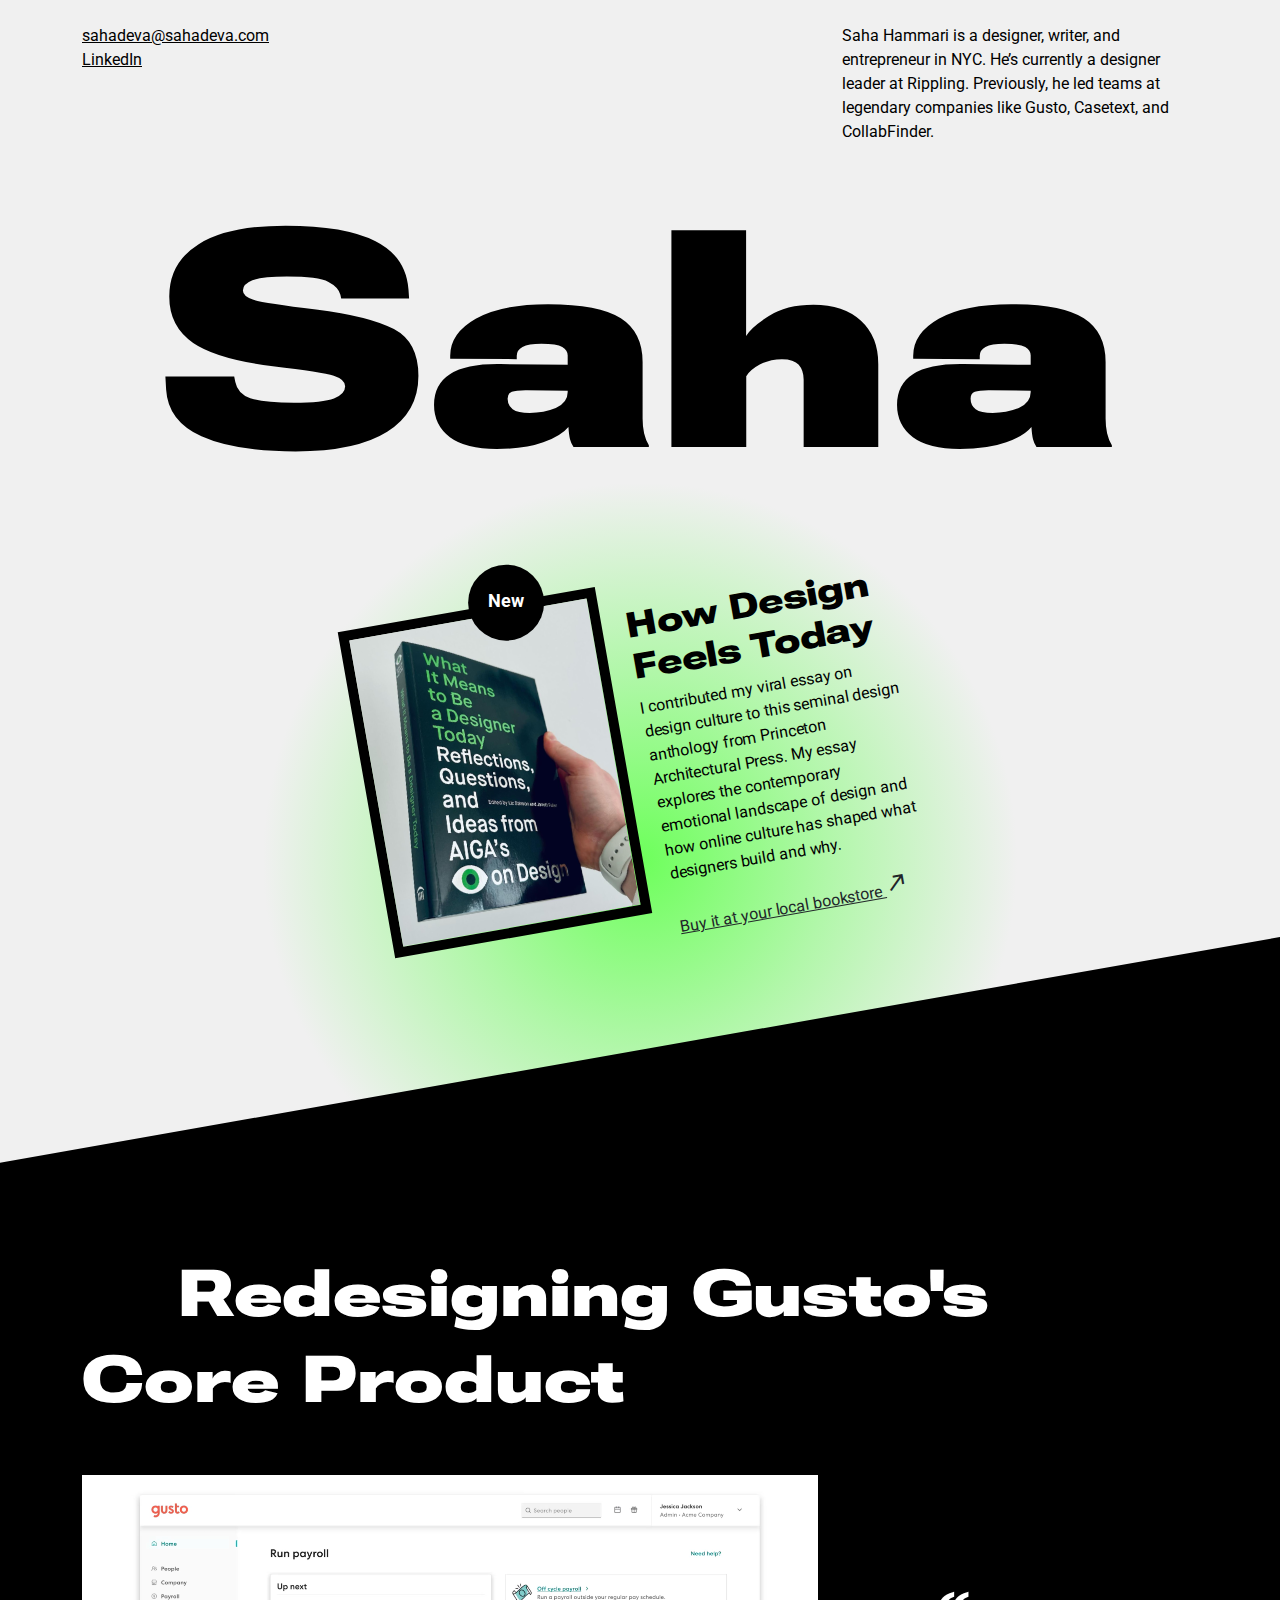
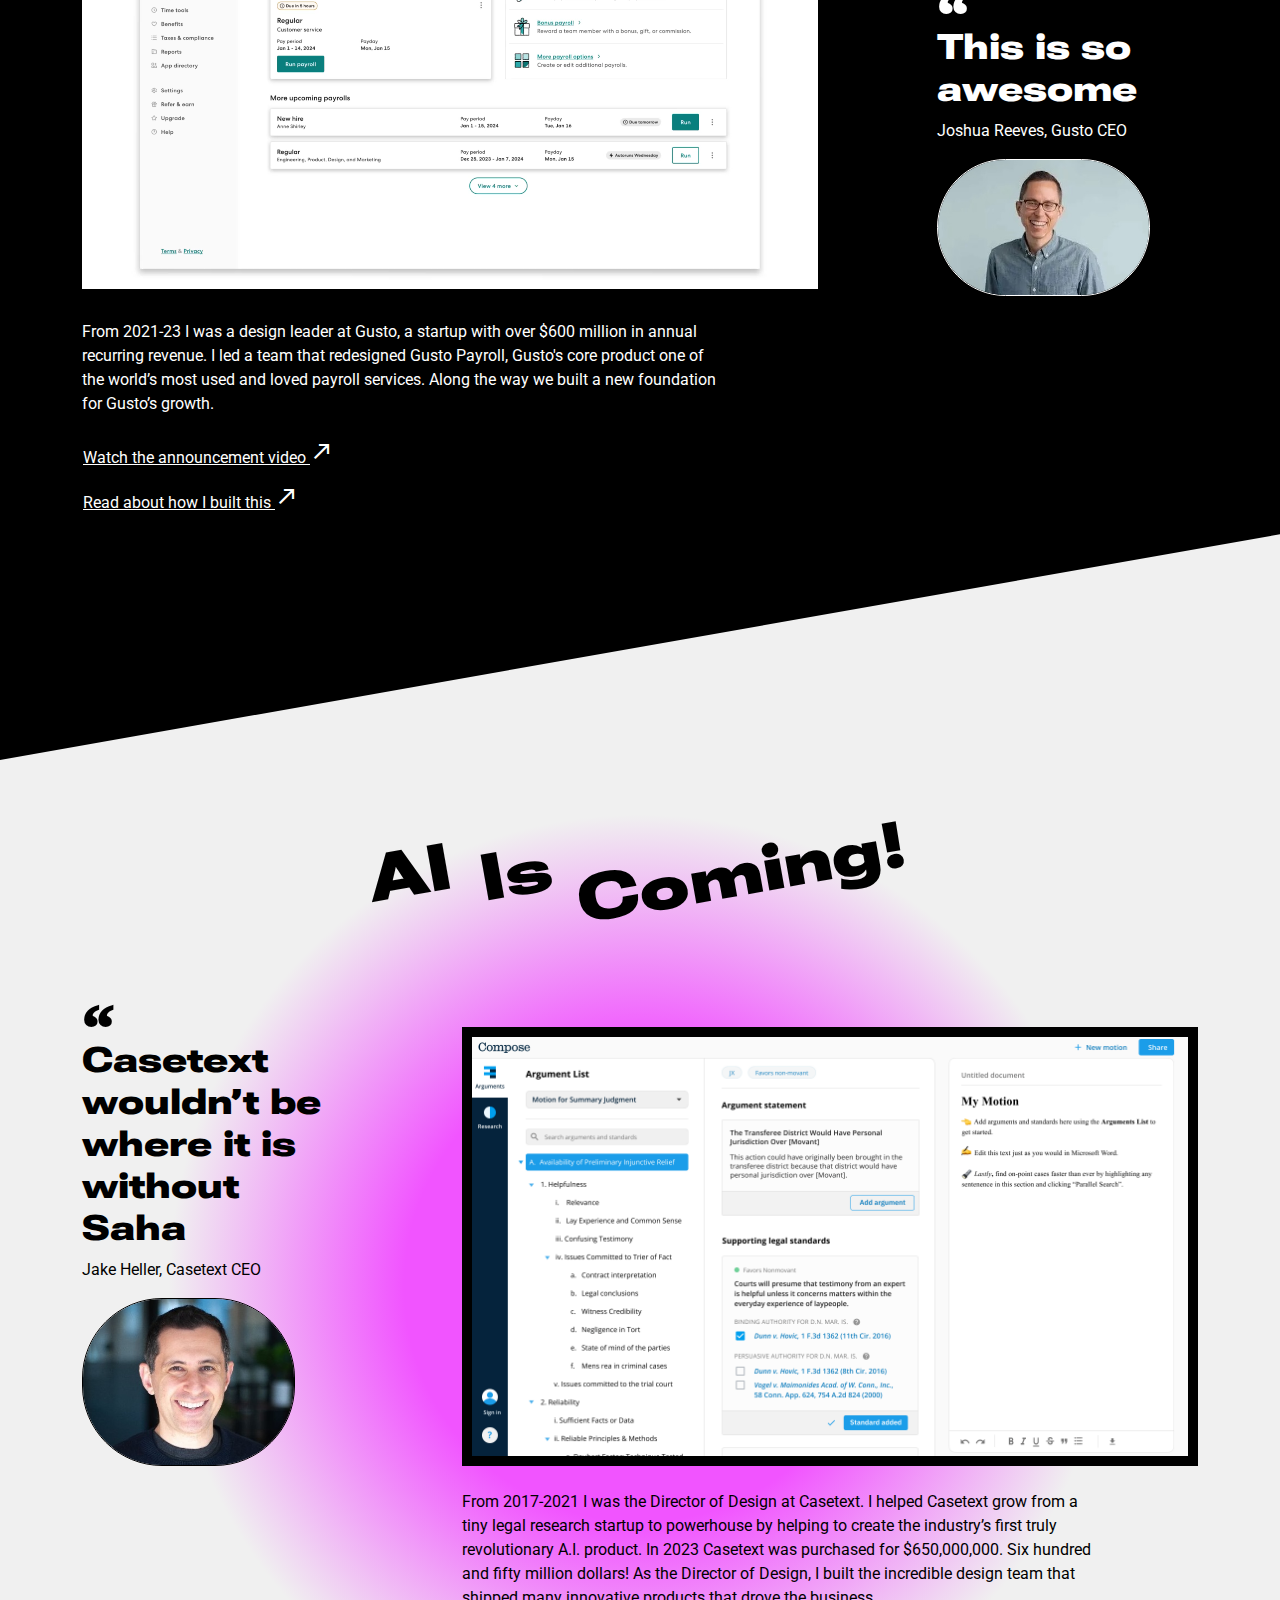
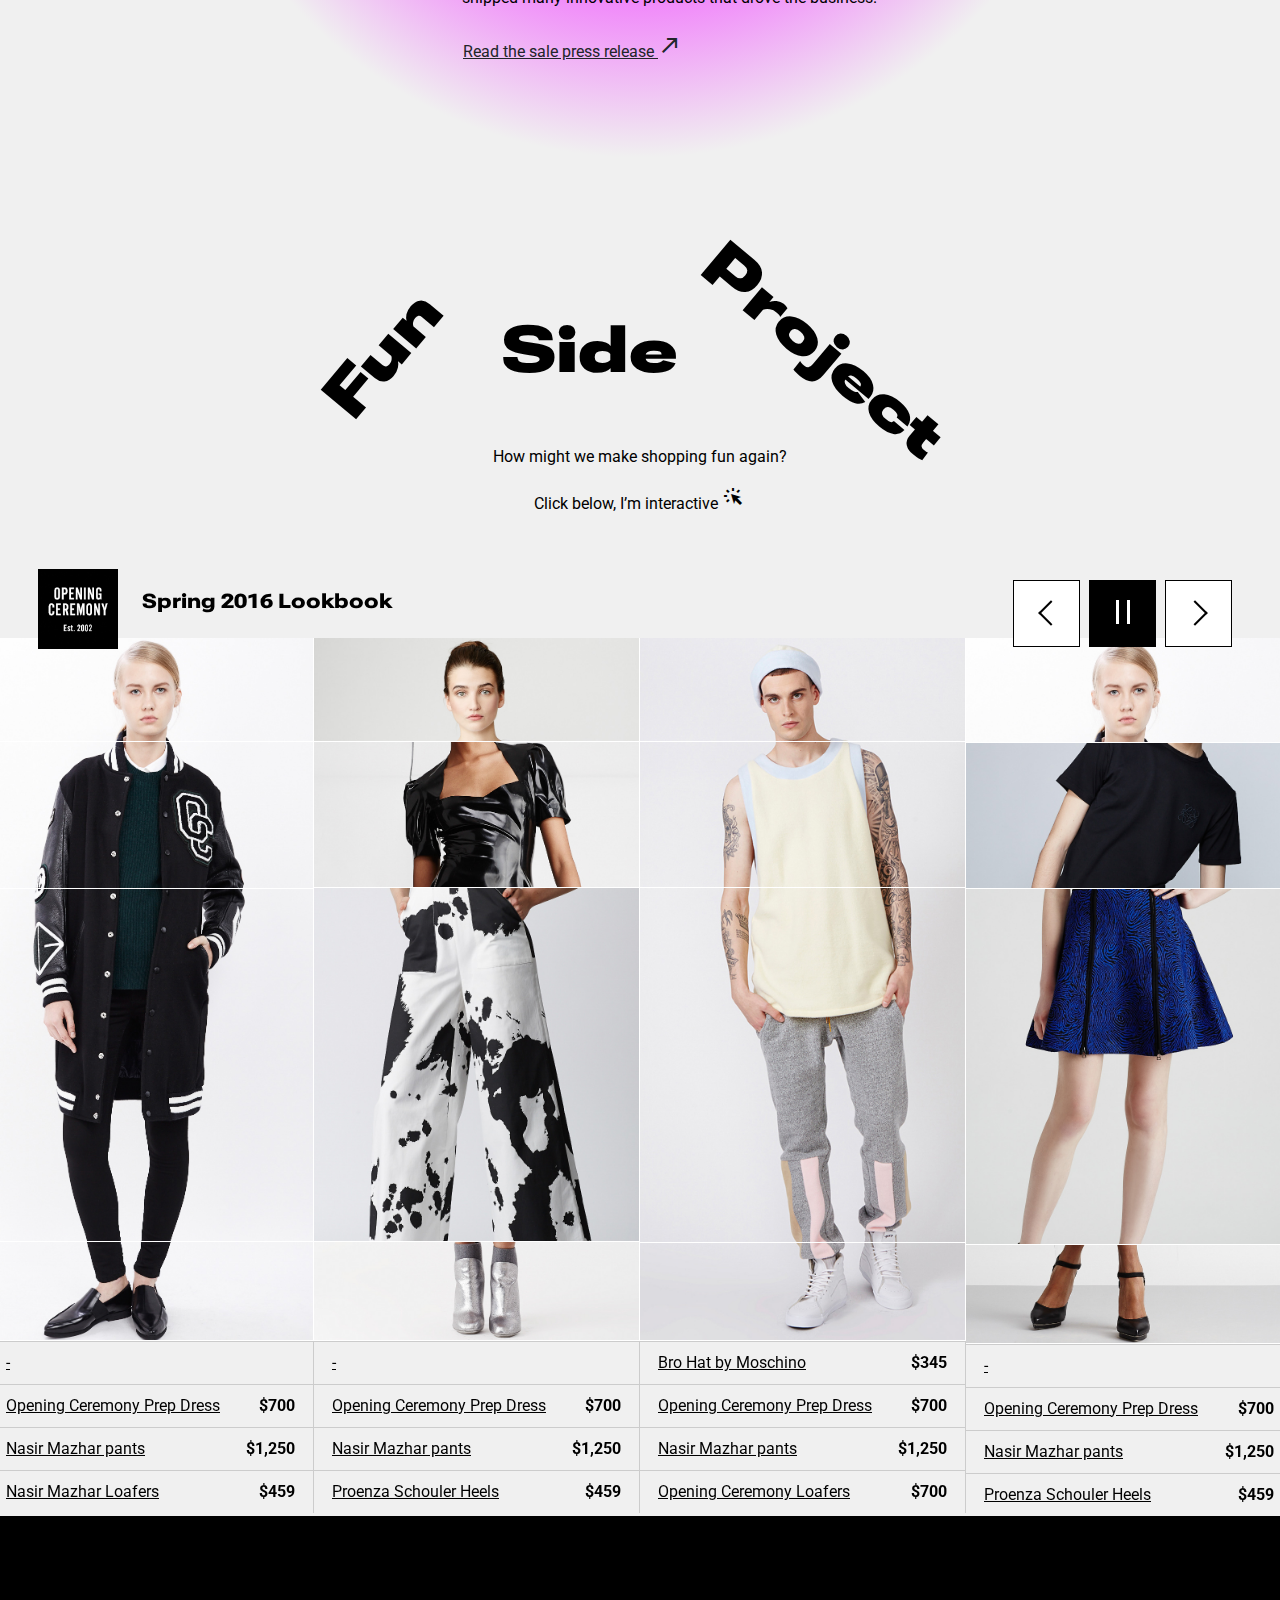
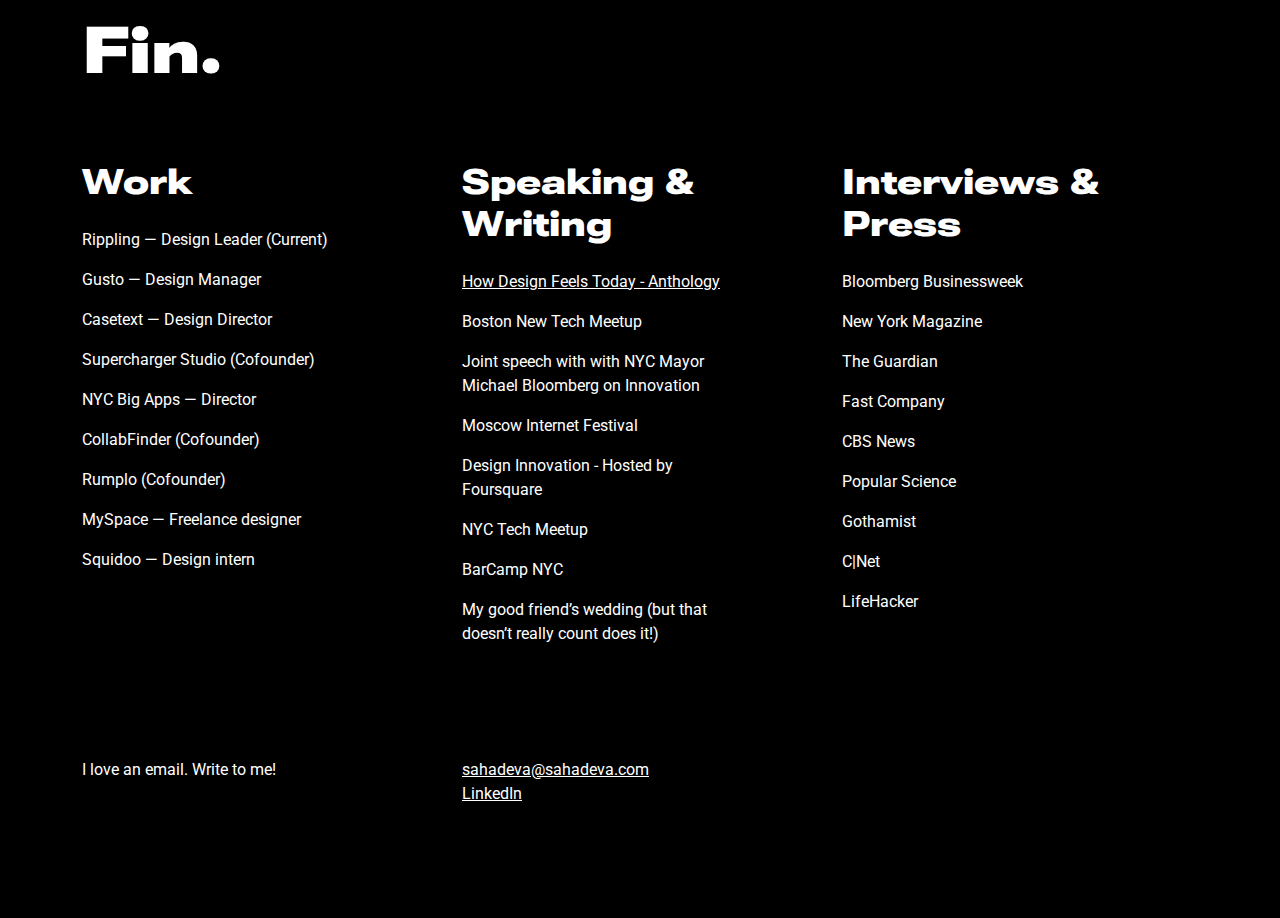
==== commit d9a92425: "update content and styles" ====
--- a/index.html
+++ b/index.html
@@ -44,11 +44,11 @@
           <p><a href="mailto:sahadeva@sahadeva.com">sahadeva@sahadeva.com</a><br/><a href="https://www.linkedin.com/in/sahadeva/">LinkedIn</a></p>
         </div>
         <div class="col-12 col-md-6 col-lg-5 col-xl-4 col-xxl-3 offset-lg-2 offset-xl-4 offset-xxl-6">
-          <p>Saha is a designer, writer, and entrepreneur in New York City. He’s currently a designer leader at Rippling. Perviously he was a design leader at legendary companies like Gusto, Casetext, and CollabFinder.</p>
+          <p>Saha Hammari is a designer, writer, and entrepreneur in NYC. He’s currently a designer leader at Rippling. Previously, he led teams at legendary companies like Gusto, Casetext, and CollabFinder.</p>
         </div>
       </div>
 
-      <div class="green-blog position-relative">
+      <div class="position-relative">
         <div class="position-absolute" style="background: radial-gradient(#6DFF5B, #B1F7A9, #f0f0f0, #f0f0f0); width: 800px; height: 800px; margin-left: auto;
         margin-right: auto; left: 0; right: 0; text-align: center; top: 300px;"></div>
         <h1 class="text-center roboto-flex-extra position-relative hero">Saha</h1>
@@ -116,7 +116,9 @@
         </div>
       </div>
 
-      <div class="d-block pt-5 mt-5">
+      <div class="d-block pt-5 mt-5 position-relative">
+        <div class="position-absolute" style="background: radial-gradient(#F154FF, #F154FF, #f0f0f0, #f0f0f0); width: 1000px; height: 1000px; margin-left: auto;
+        margin-right: auto; left: 0; right: 0; text-align: center; top: 0px;"></div>
         <div class="d-flex w-100 justify-content-center">
           <div>
             <h2 class="rotate-10 pb-5">AI</h2>
@@ -129,7 +131,7 @@
           </div>
         </div>
       </div>
-      <div class="row pt-5 mt-5d-flex align-items-end pb-4">
+      <div class="row pt-5 mt-5d-flex align-items-end pb-4 position-relative">
         <div class="col-12 col-lg-8 col-xl-3 order-2 order-xl-1 mt-5 mt-xl-0">
           <div class="row">
             <div class="col-9 col-md-10 col-lg-8 col-xl-12 order-2 order-xl-1">
@@ -146,7 +148,7 @@
           <img src="assets/new-design.png" alt="Casetext screenshot" class="img-border img-fluid">
         </div>
       </div>
-      <div class="row position-relative  pb-5 mb-5">
+      <div class="row position-relative pb-5 mb-lg-5">
         <div class="col-12 col-xl-7 offset-xl-4">
           <p>From 2017-2021 I was the Director of Design at Casetext. I helped Casetext grow from a tiny legal research startup to powerhouse by helping to create the industry’s first truly revolutionary A.I. product. In 2023 Casetext was purchased for $650,000,000. Six hundred and fifty million dollars! As the Director of Design, I built the incredible design team that shipped many innovative products that drove the business. </p>
           <p class="mb-0"><a href="https://casetext.com/blog/casetext-to-join-thomson-reuters-ushering-in-a-new-era-of-legal-technology-innovation/" class="btn">Read the sale press release <span class="material-symbols-outlined ml-1">north_east</span></a></p>
@@ -155,12 +157,12 @@
 
 
       <div class="d-block pt-5 mt-5">
-        <div class="d-flex justify-content-center align-items-baseline flex-column flex-lg-row">
+        <div class="d-flex justify-content-center align-items-center flex-column flex-lg-row pt-5 mt-5">
           <div>
-            <h2 class="rotate-50">Fun</h2>
-          </div>
-          <div class="ps-lg-5">
-            <h2>Side</h2>
+            <h2 class="rotate-50 mb-5 mb-md-0">Fun</h2>
+          </div>
+          <div class="ps-lg-5  mb-5 mb-md-0">
+            <h2 class="">Side</h2>
           </div>
           <div>
             <h2 class="rotate-neg-40">Project</h2>
@@ -183,10 +185,10 @@
         <div class="logo-wrap">
           <img width="126" height="126" src="bodies/assets/logo_front2.jpg" alt="Logo" class="logo">
         </div>
-        <div class="hidden-sm flex-fill px-4">
+        <div class="d-none d-md-flex flex-fill px-4">
           <h5 class="ml-4">Spring 2016 Lookbook</h5>
         </div>
-        <div class="arrows pull-right justify-content-end">
+        <div class="arrows d-flex flex-fill justify-content-end">
           <a href="#" class="arrow arrow-all-left non-default">
             <span></span>
           </a>
--- a/css/custom-2024.css
+++ b/css/custom-2024.css
@@ -74,9 +74,17 @@
 }
 
 .rotate-neg-40 {
-  transform: rotate(40deg);
-
-}
+  transform: rotate(20deg);
+}
+
+@media screen and (min-width: 1200px) {
+  
+  .rotate-neg-40 {
+    transform: rotate(40deg);
+  }
+
+ }
+
 
 .img-border {
   border: 10px solid #000;
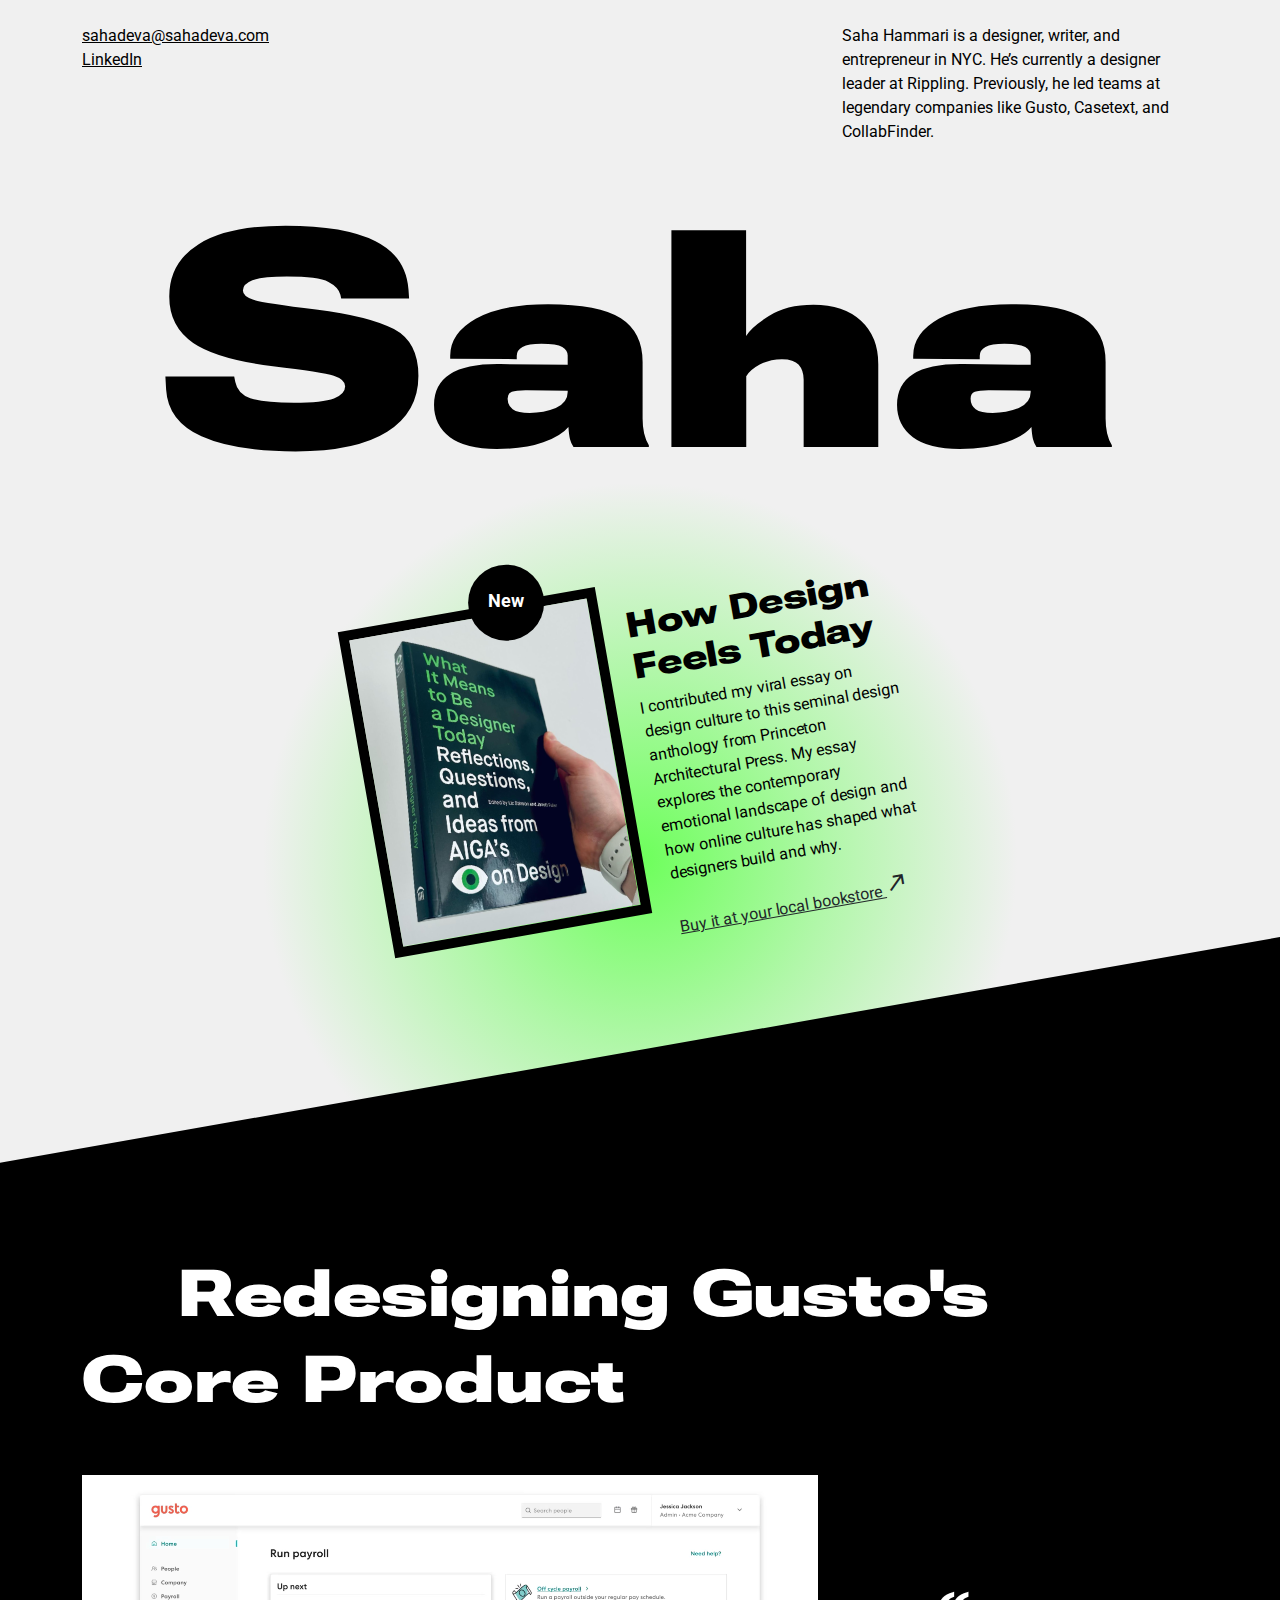
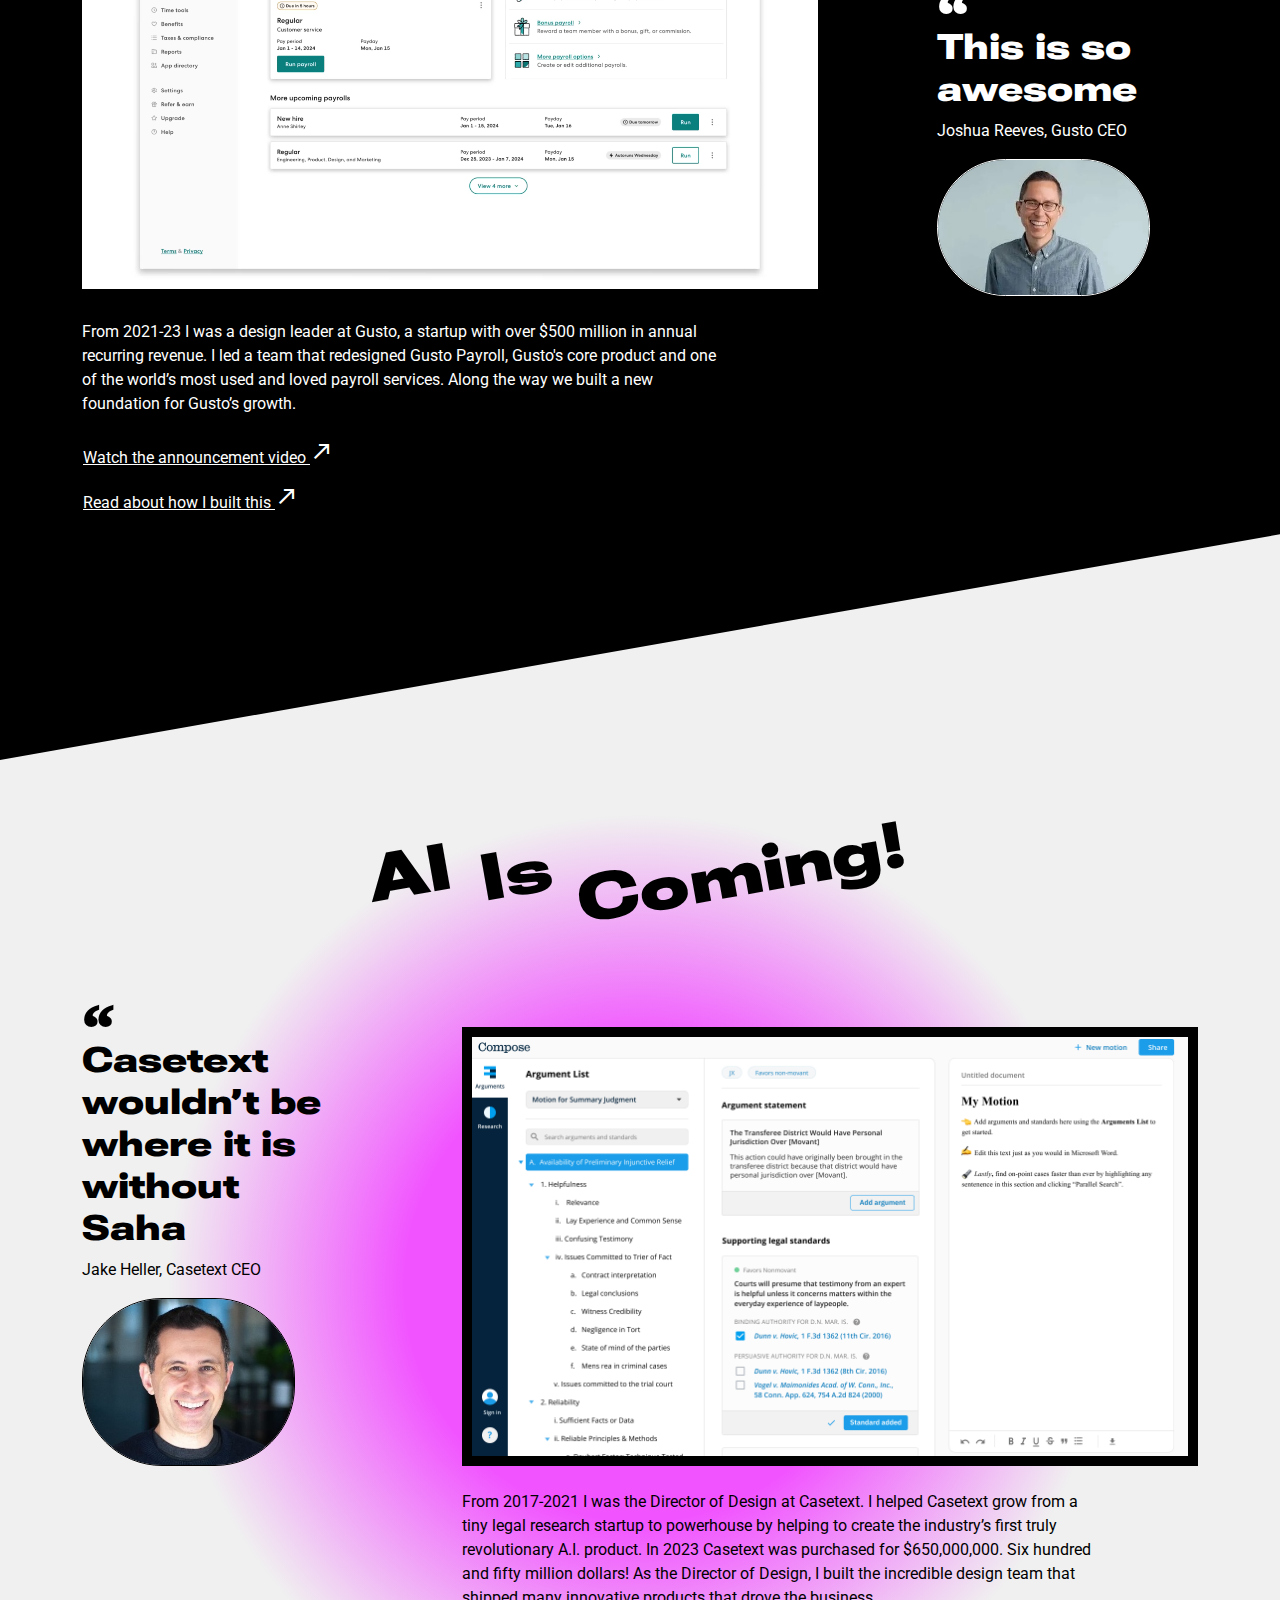
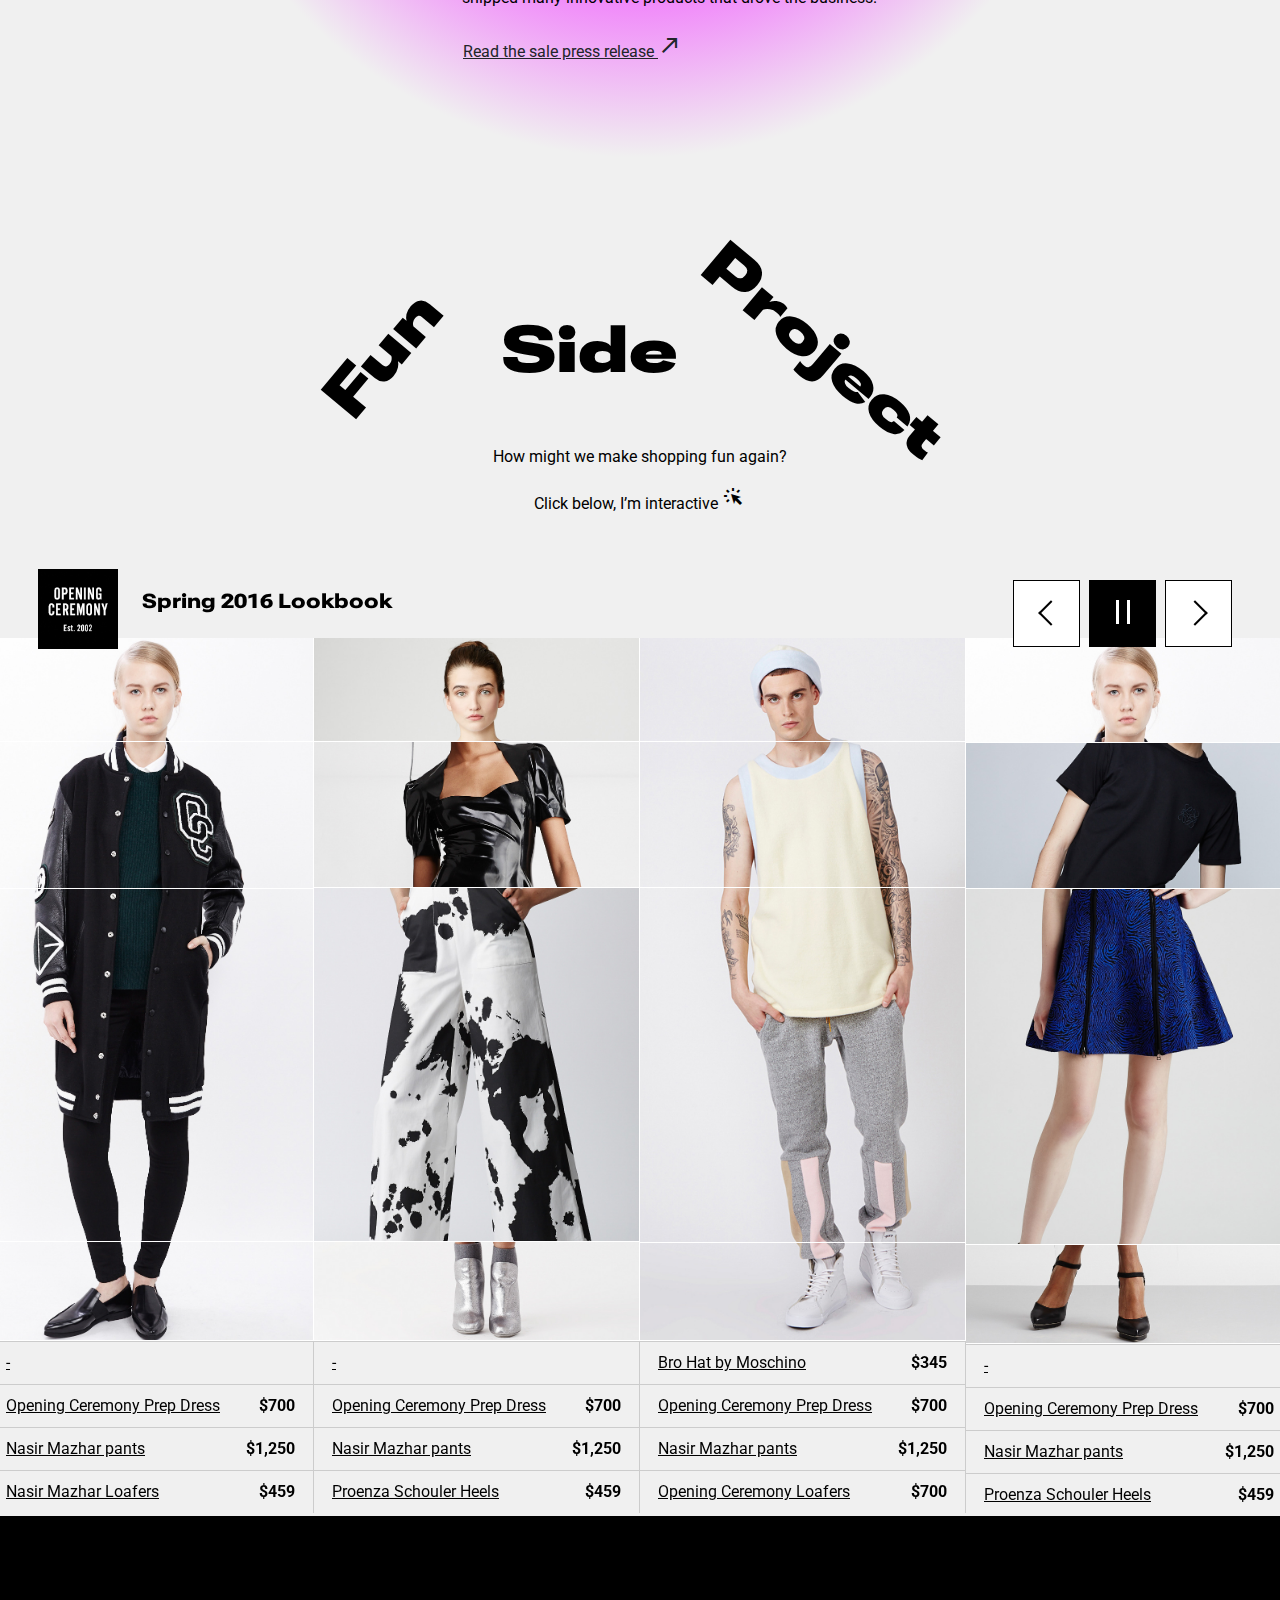
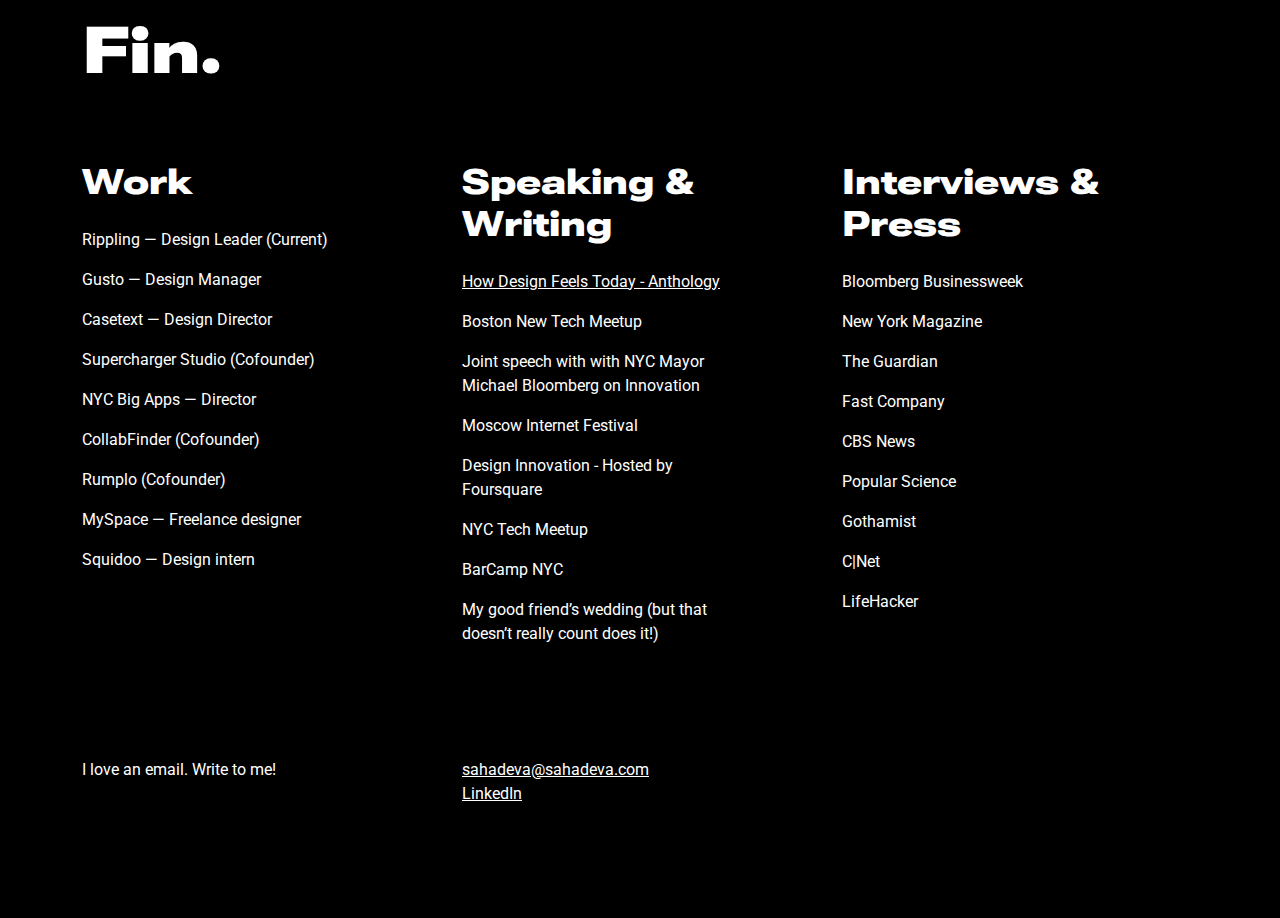
==== commit 4d8eee64: "fix type" ====
--- a/index.html
+++ b/index.html
@@ -109,7 +109,7 @@
 
         <div class="row position-relative">
           <div class="col-12 col-xl-7">
-            <p>From 2021-23 I was a design leader at Gusto, a startup with over $600 million in annual recurring revenue. I led a team that redesigned Gusto Payroll, Gusto's core product one of the world’s most used and loved payroll services. Along the way we built a new foundation for Gusto’s growth. </p>
+            <p>From 2021-23 I was a design leader at Gusto, a startup with over $500 million in annual recurring revenue. I led a team that redesigned Gusto Payroll, Gusto's core product and one of the world’s most used and loved payroll services. Along the way we built a new foundation for Gusto’s growth. </p>
             <p class="mb-0"><a href="#" class="btn">Watch the announcement video <span class="material-symbols-outlined ml-1">north_east</span></a></p>
             <p><a href="#" class="btn">Read about how I built this <span class="material-symbols-outlined ml-1">north_east</span></a></p>
           </div>
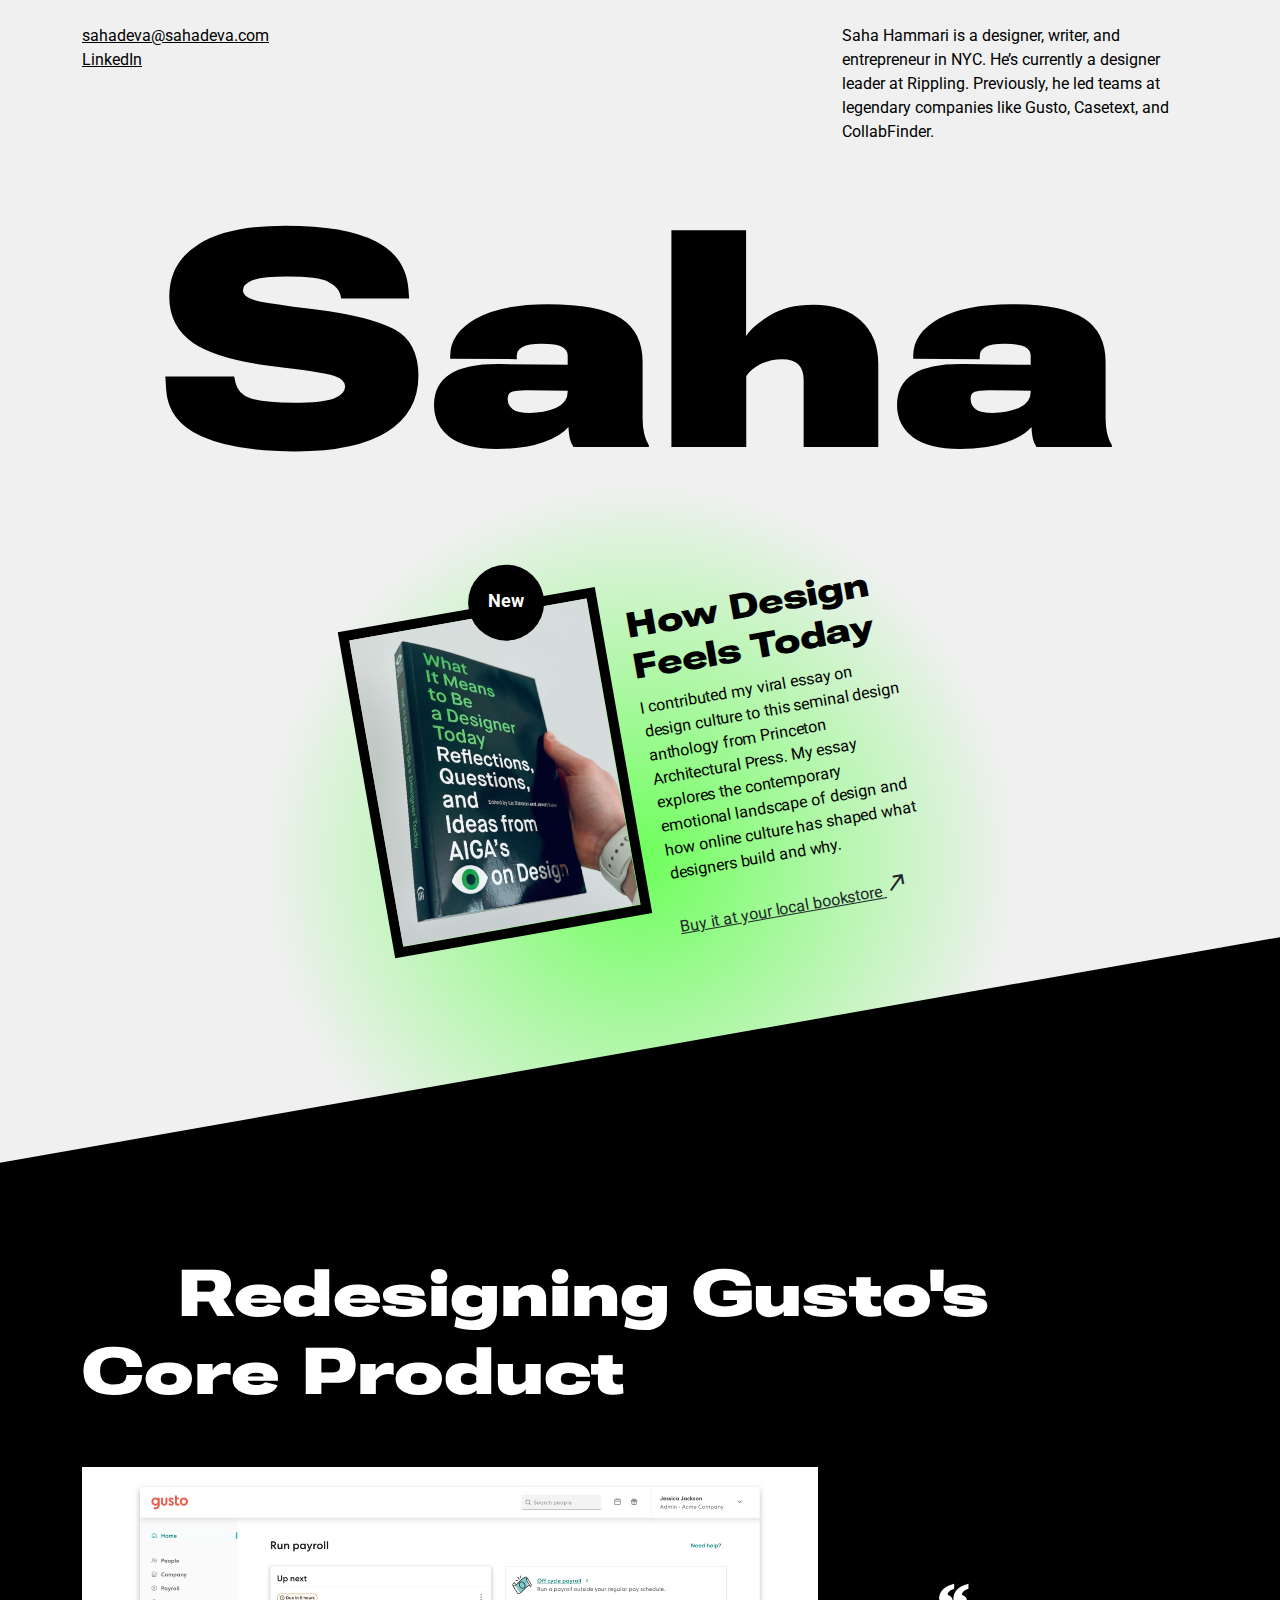
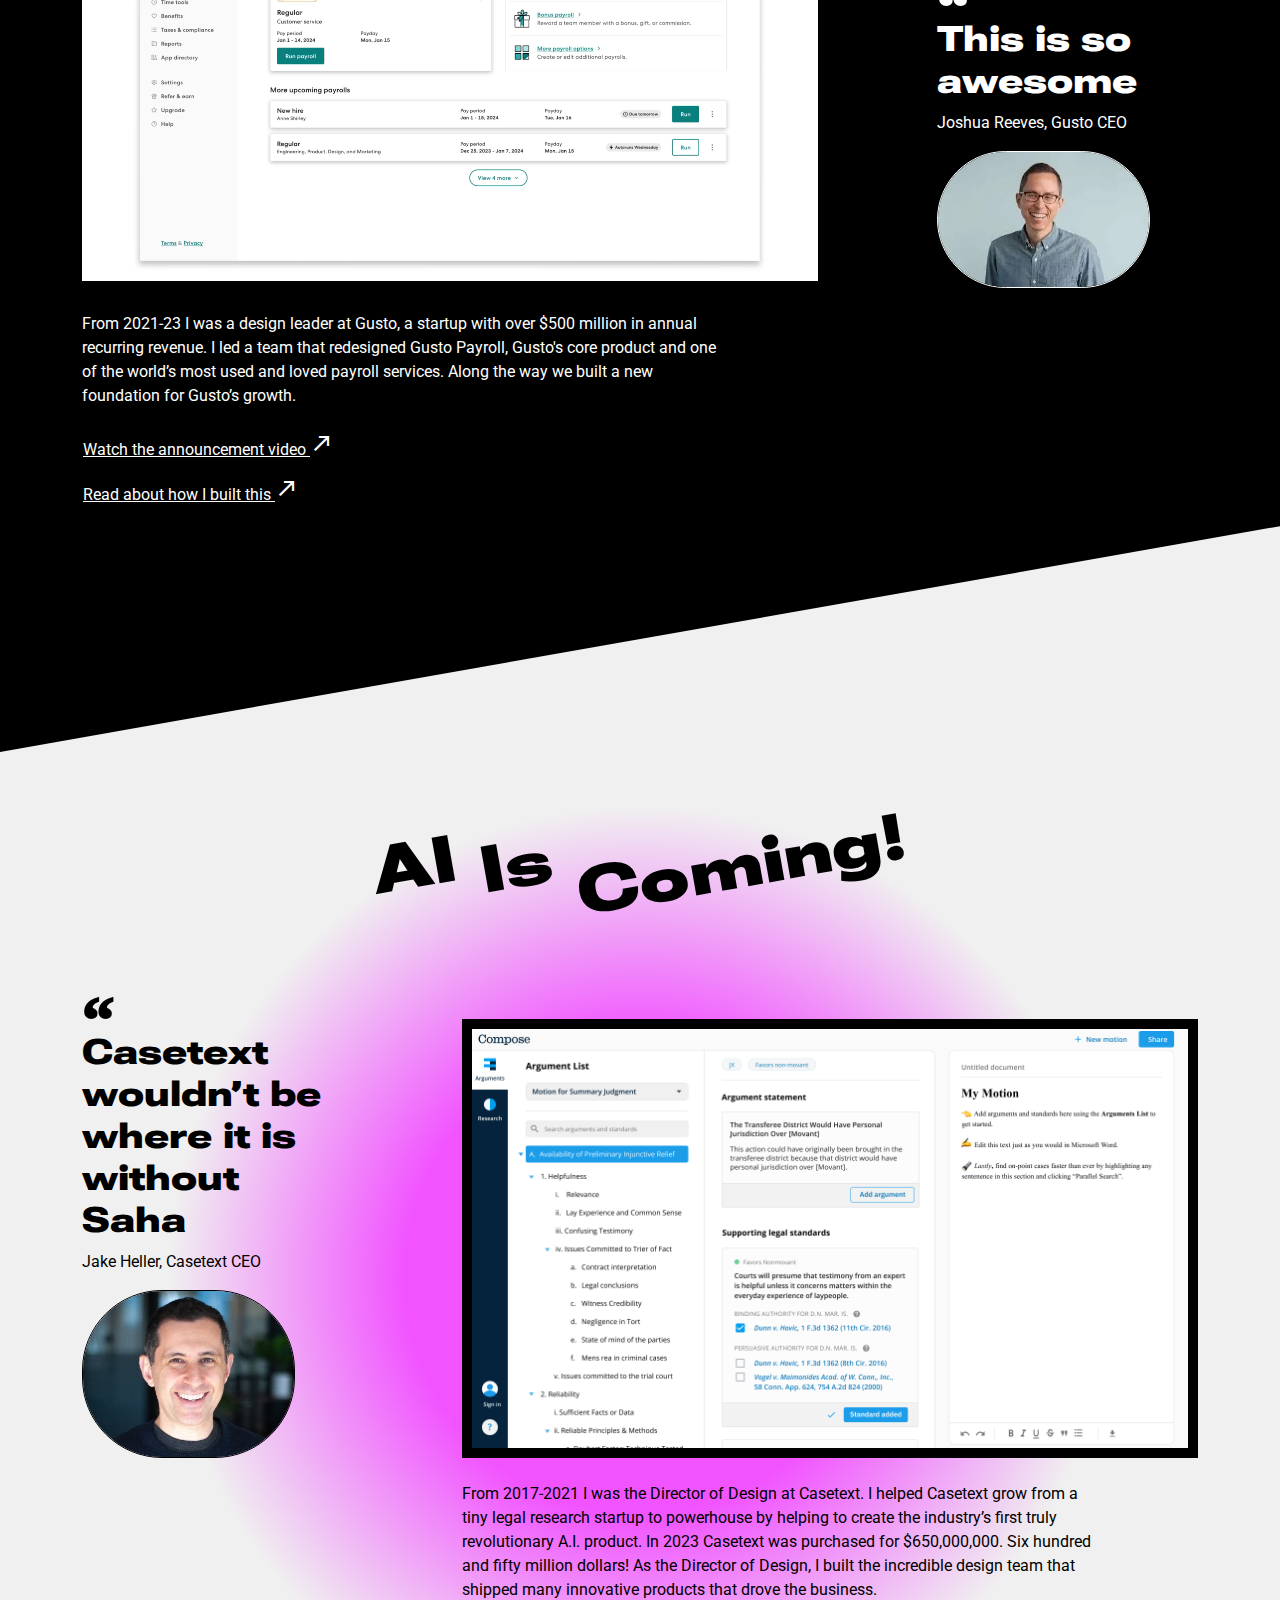
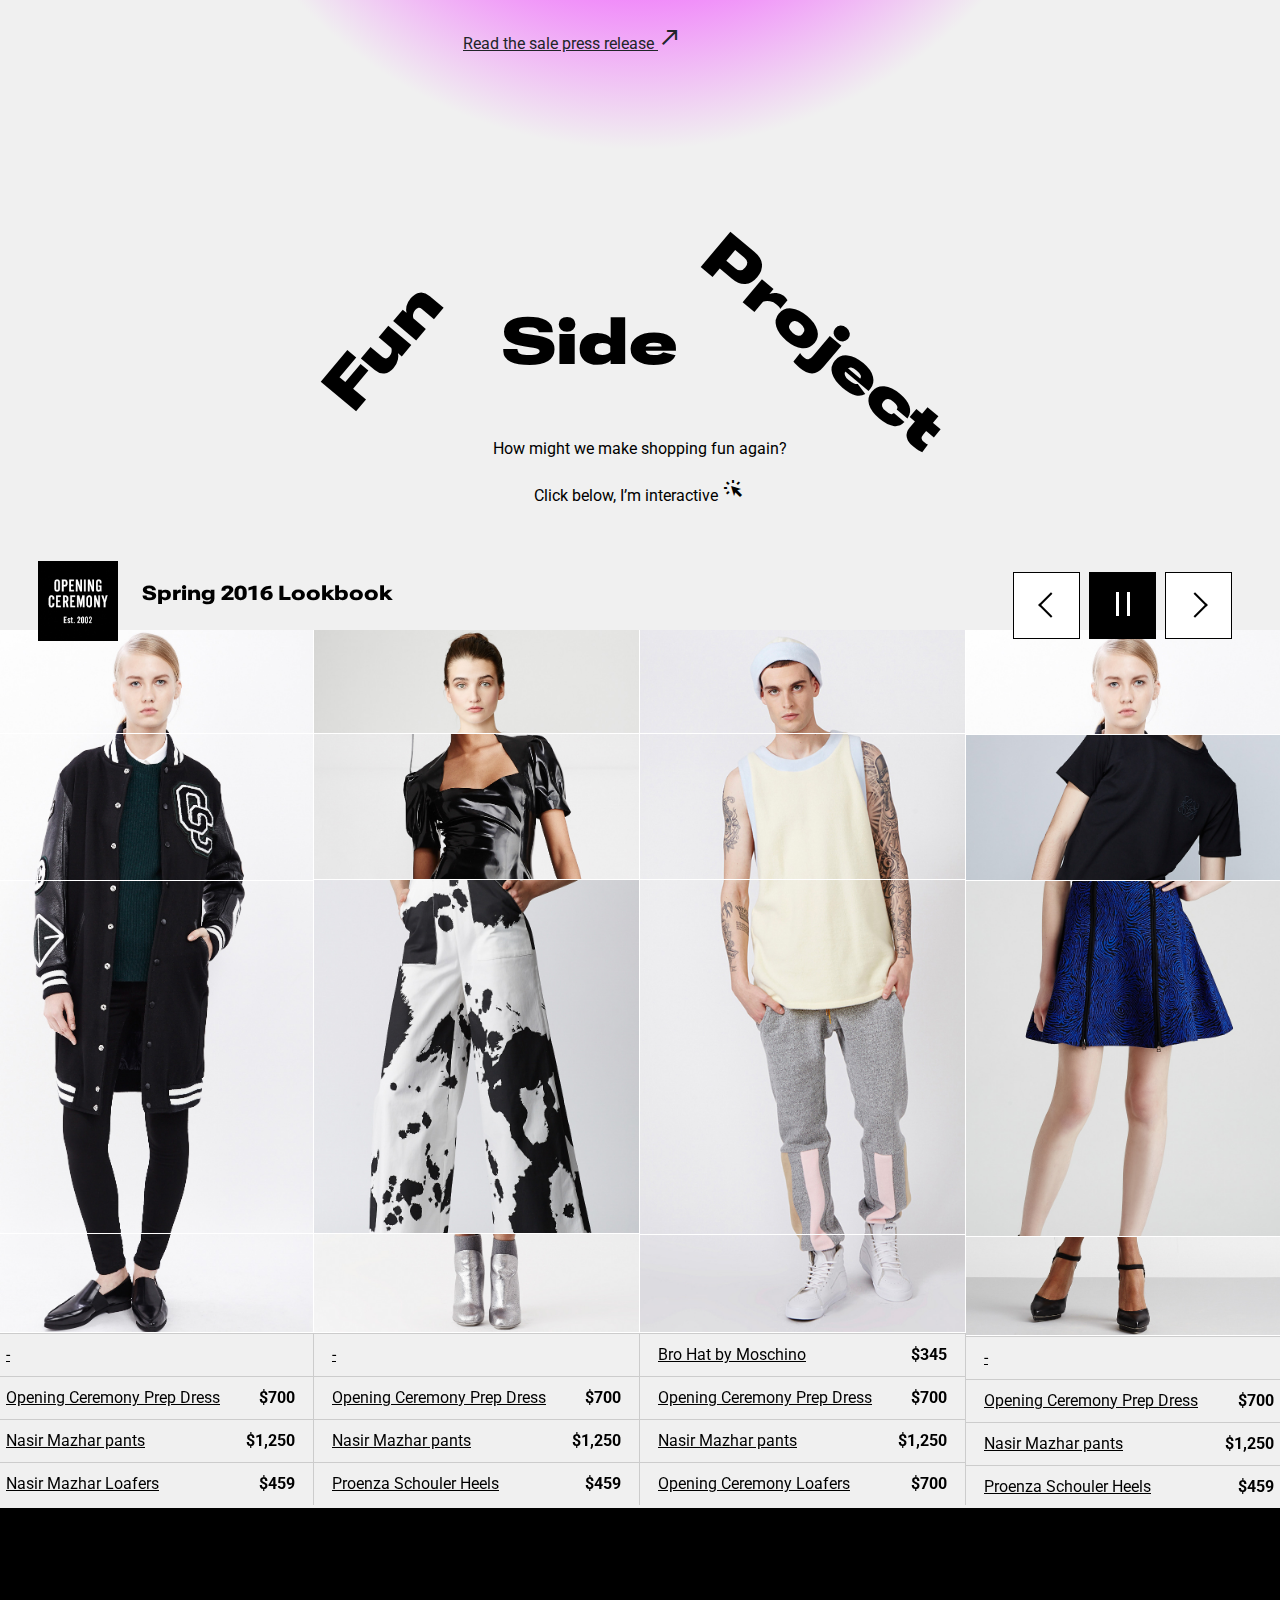
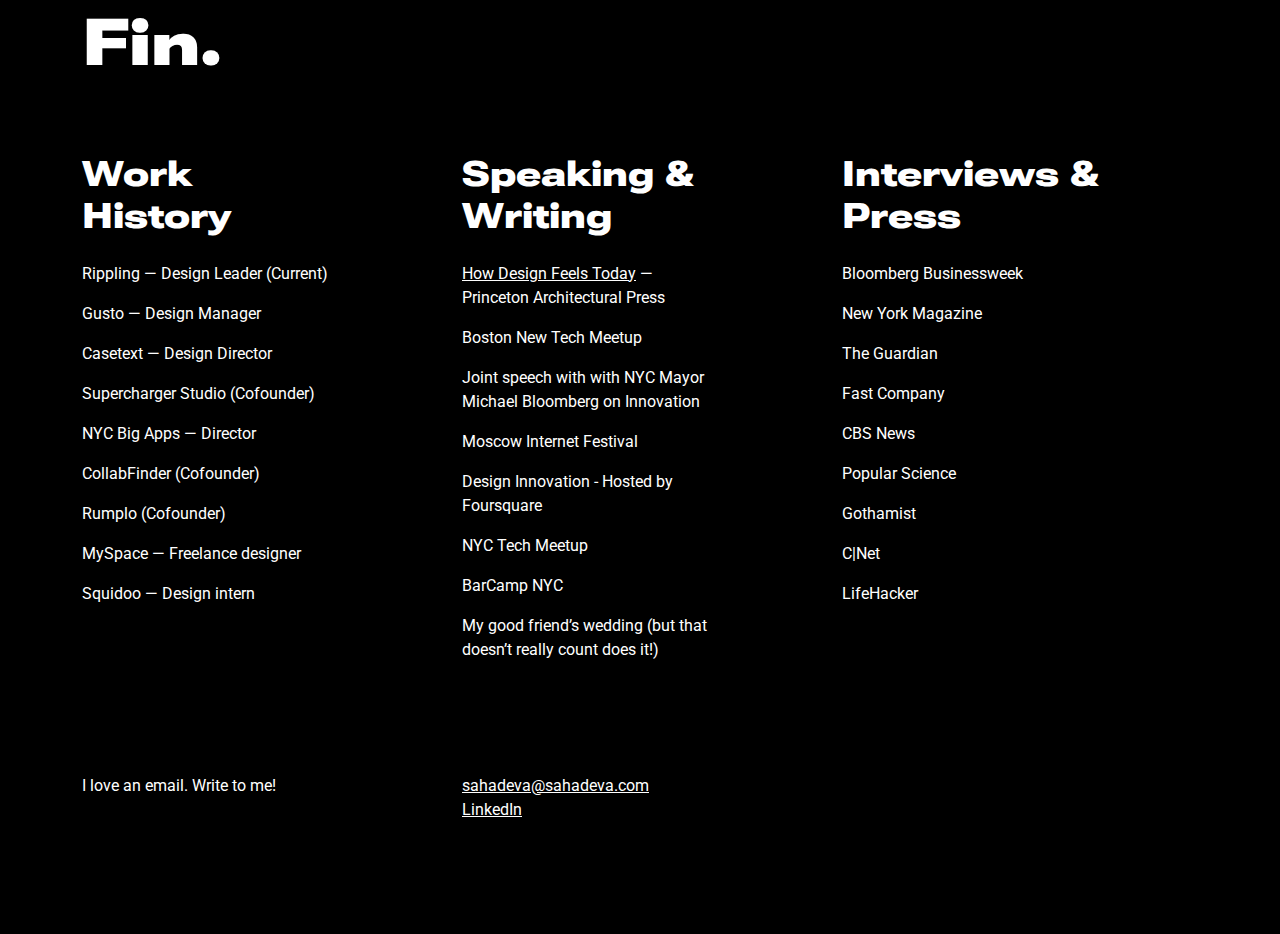
==== commit 6975ac76: "updates for mobile" ====
--- a/index.html
+++ b/index.html
@@ -73,9 +73,9 @@
 
       <div class="position-relative dark-bg angle-bg" style="padding-bottom: 200px;">
         <div class="rotate-10 position-absolute" style="background-color: #000; height: 100%; top: -100px; width: 200%; padding-top: 100px; padding-bottom: 200px; margin-left: -50%;"></div>
-        <div class="row pt-5 mt-5 position-relative">
-          <div class="col-10 offset-lg-1 mt-5">
-            <h2>Redesigning Gusto's</h2>
+        <div class="row pt-lg-5 mt-lg-5 position-relative">
+          <div class="col-10 offset-lg-1 mt-lg-5">
+            <h2 class="mb-0">Redesigning Gusto's</h2>
           </div>
         </div>
         <div class="row position-relative">
@@ -116,14 +116,14 @@
         </div>
       </div>
 
-      <div class="d-block pt-5 mt-5 position-relative">
+      <div class="d-block pt-5 mt-lg-5 position-relative">
         <div class="position-absolute" style="background: radial-gradient(#F154FF, #F154FF, #f0f0f0, #f0f0f0); width: 1000px; height: 1000px; margin-left: auto;
         margin-right: auto; left: 0; right: 0; text-align: center; top: 0px;"></div>
         <div class="d-flex w-100 justify-content-center">
           <div>
-            <h2 class="rotate-10 pb-5">AI</h2>
-          </div>
-          <div class="px-4">
+            <h2 class="rotate-10">AI</h2>
+          </div>
+          <div class="px-2 px-lg-4">
             <h2 class="rotate-10">Is</h2>
           </div>
           <div>
@@ -131,7 +131,7 @@
           </div>
         </div>
       </div>
-      <div class="row pt-5 mt-5d-flex align-items-end pb-4 position-relative">
+      <div class="row pt-5 mt-lg-5 d-flex align-items-end pb-4 position-relative">
         <div class="col-12 col-lg-8 col-xl-3 order-2 order-xl-1 mt-5 mt-xl-0">
           <div class="row">
             <div class="col-9 col-md-10 col-lg-8 col-xl-12 order-2 order-xl-1">
@@ -156,7 +156,7 @@
       </div>
 
 
-      <div class="d-block pt-5 mt-5">
+      <div class="d-block pt-lg-5 mt-lg-5">
         <div class="d-flex justify-content-center align-items-center flex-column flex-lg-row pt-5 mt-5">
           <div>
             <h2 class="rotate-50 mb-5 mb-md-0">Fun</h2>
@@ -1657,7 +1657,7 @@
         <h2 class="mb-5 pb-lg-4">Fin.</h2>
         <div class="row">
           <div class="col-12 col-md-4 col-xl-3">
-            <h3 class="mb-4">Work</h3>
+            <h3 class="mb-4">Work History</h3>
             <p>Rippling — Design Leader (Current)</p>
             <p>Gusto — Design Manager</p>
             <p>Casetext — Design Director</p>
@@ -1670,7 +1670,7 @@
           </div>
           <div class="col-12 col-md-4 col-xl-3 offset-xl-1">
             <h3 class="mb-4 mt-5 mt-md-0">Speaking & Writing</h3>
-            <p><a href="https://bookshop.org/p/books/what-it-means-to-be-a-designer-today-reflections-questions-and-ideas-from-aiga-s-eye-on-design-jarrett-fuller/20383652?ean=9781797224558">How Design Feels Today - Anthology</a></p>
+            <p><a href="https://bookshop.org/p/books/what-it-means-to-be-a-designer-today-reflections-questions-and-ideas-from-aiga-s-eye-on-design-jarrett-fuller/20383652?ean=9781797224558">How Design Feels Today</a> — Princeton Architectural Press</p>
             <p>Boston New Tech Meetup</p>
             <p>Joint speech with with NYC Mayor Michael Bloomberg on Innovation</p>
             <p>Moscow Internet Festival</p>
--- a/css/custom-2024.css
+++ b/css/custom-2024.css
@@ -11,9 +11,16 @@
   font-weight: 900;
 }
 
-h1 { font-size: 130px; }
-
-@media screen and (min-width: 768px) { h1 { font-size: 225px; } }
+h1 { font-size: 100px; }
+h2 { font-size: 45px; }
+h3 { font-size: 30px;}
+
+@media screen and (min-width: 768px) { 
+  h1 { font-size: 225px; }
+  h2 { font-size: 65px; }
+  h3 { font-size: 35px;}
+
+}
 @media screen and (min-width: 992px) { h1 { font-size: 265px; } }
 @media screen and (min-width: 1200px) { h1 { font-size: 305px; } }
 @media screen and (min-width: 1400px) { h1 { font-size: 345px; } 
@@ -22,14 +29,7 @@
   }
 }
 
-h2 {
-  font-size: 65px;
-}
-
-h3 {
-  font-size: 35px;
-
-}
+
 
 .roboto-flex-extra, h1, h2, h3, h4, h5 {
   font-family: "Roboto Flex", sans-serif;
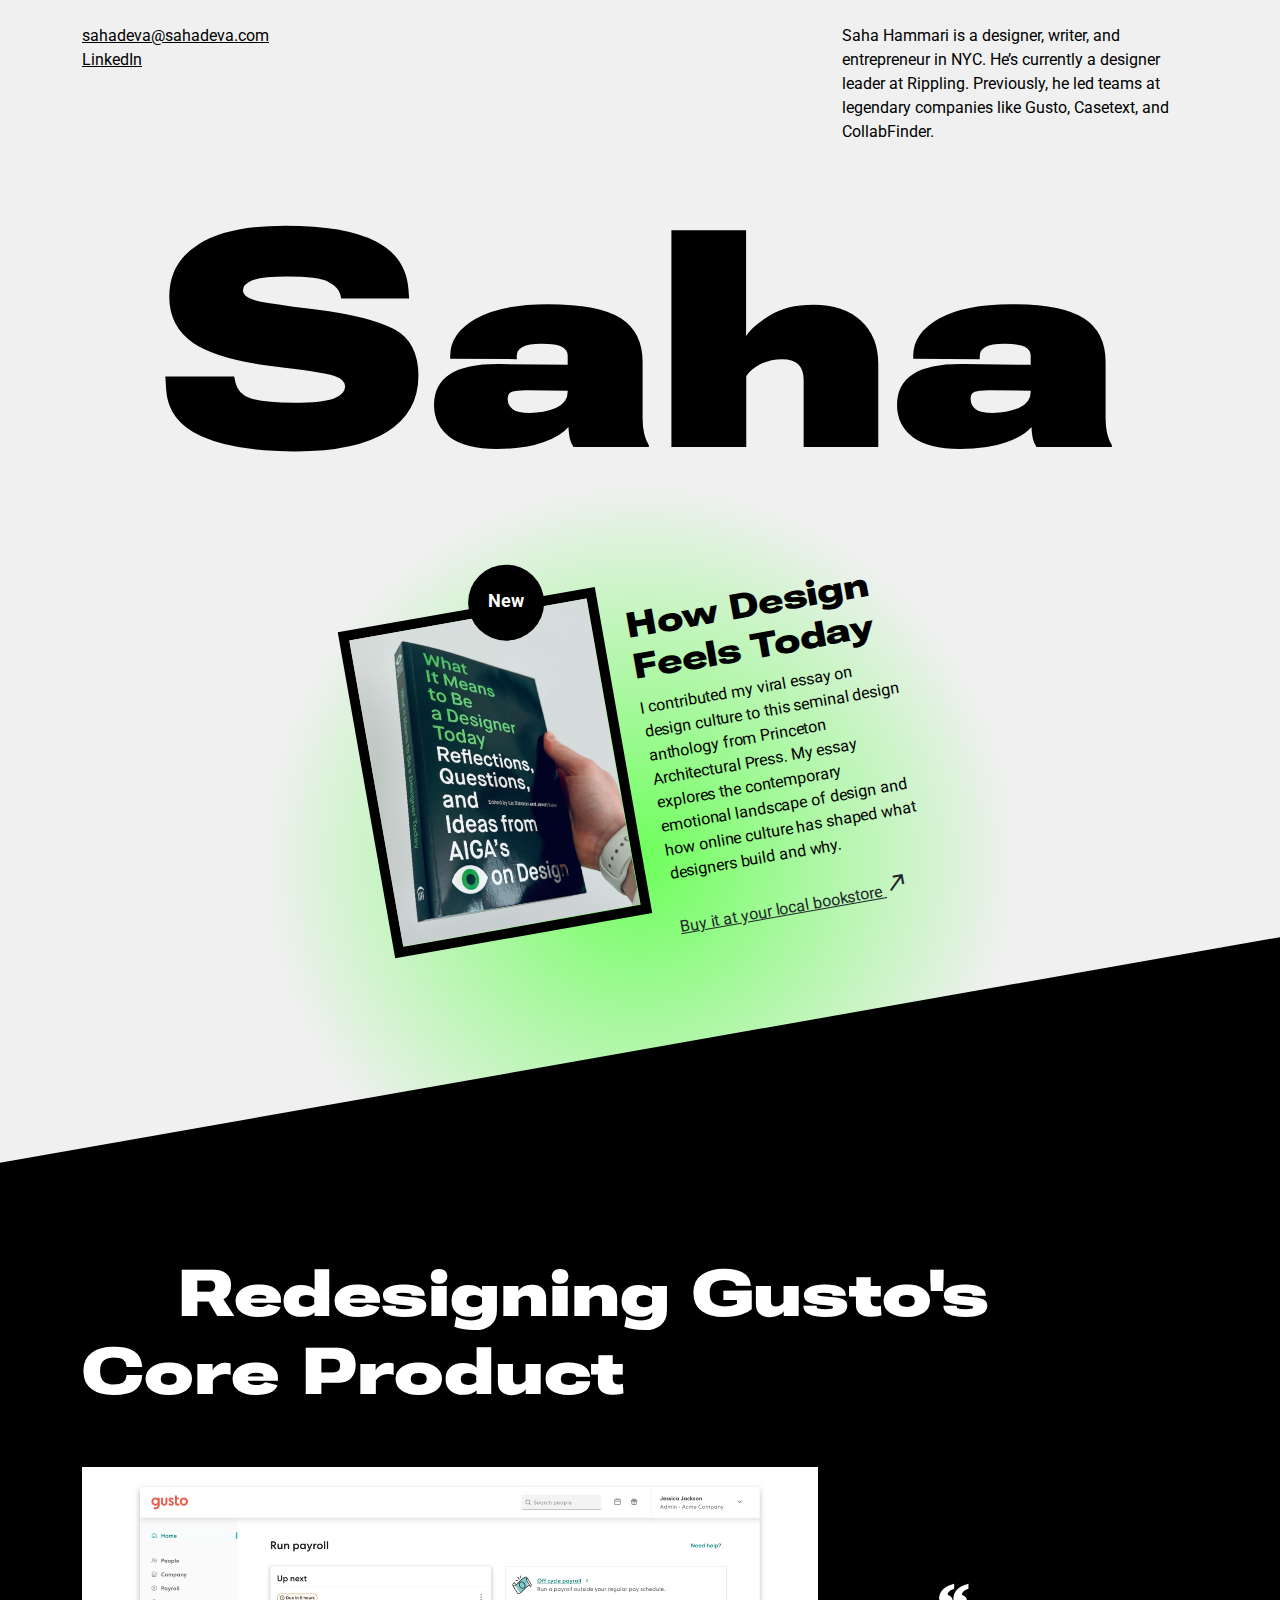
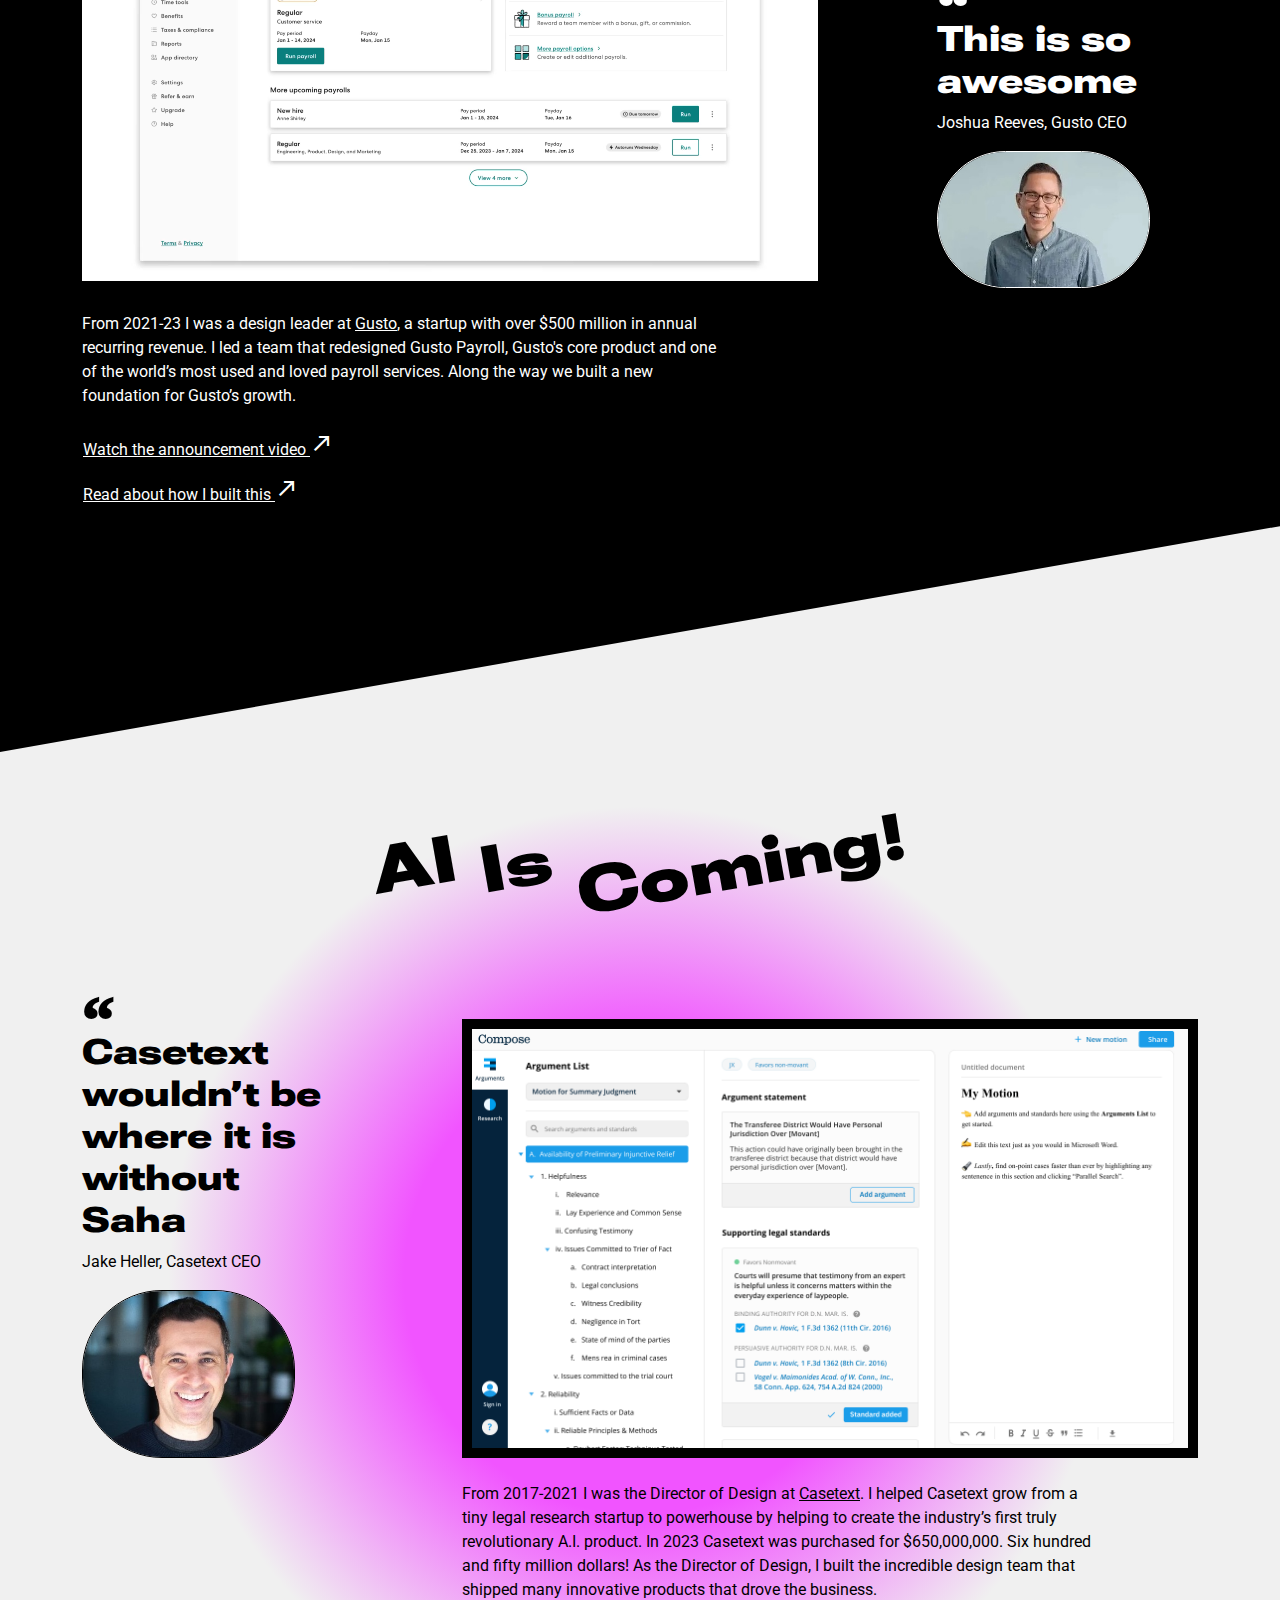
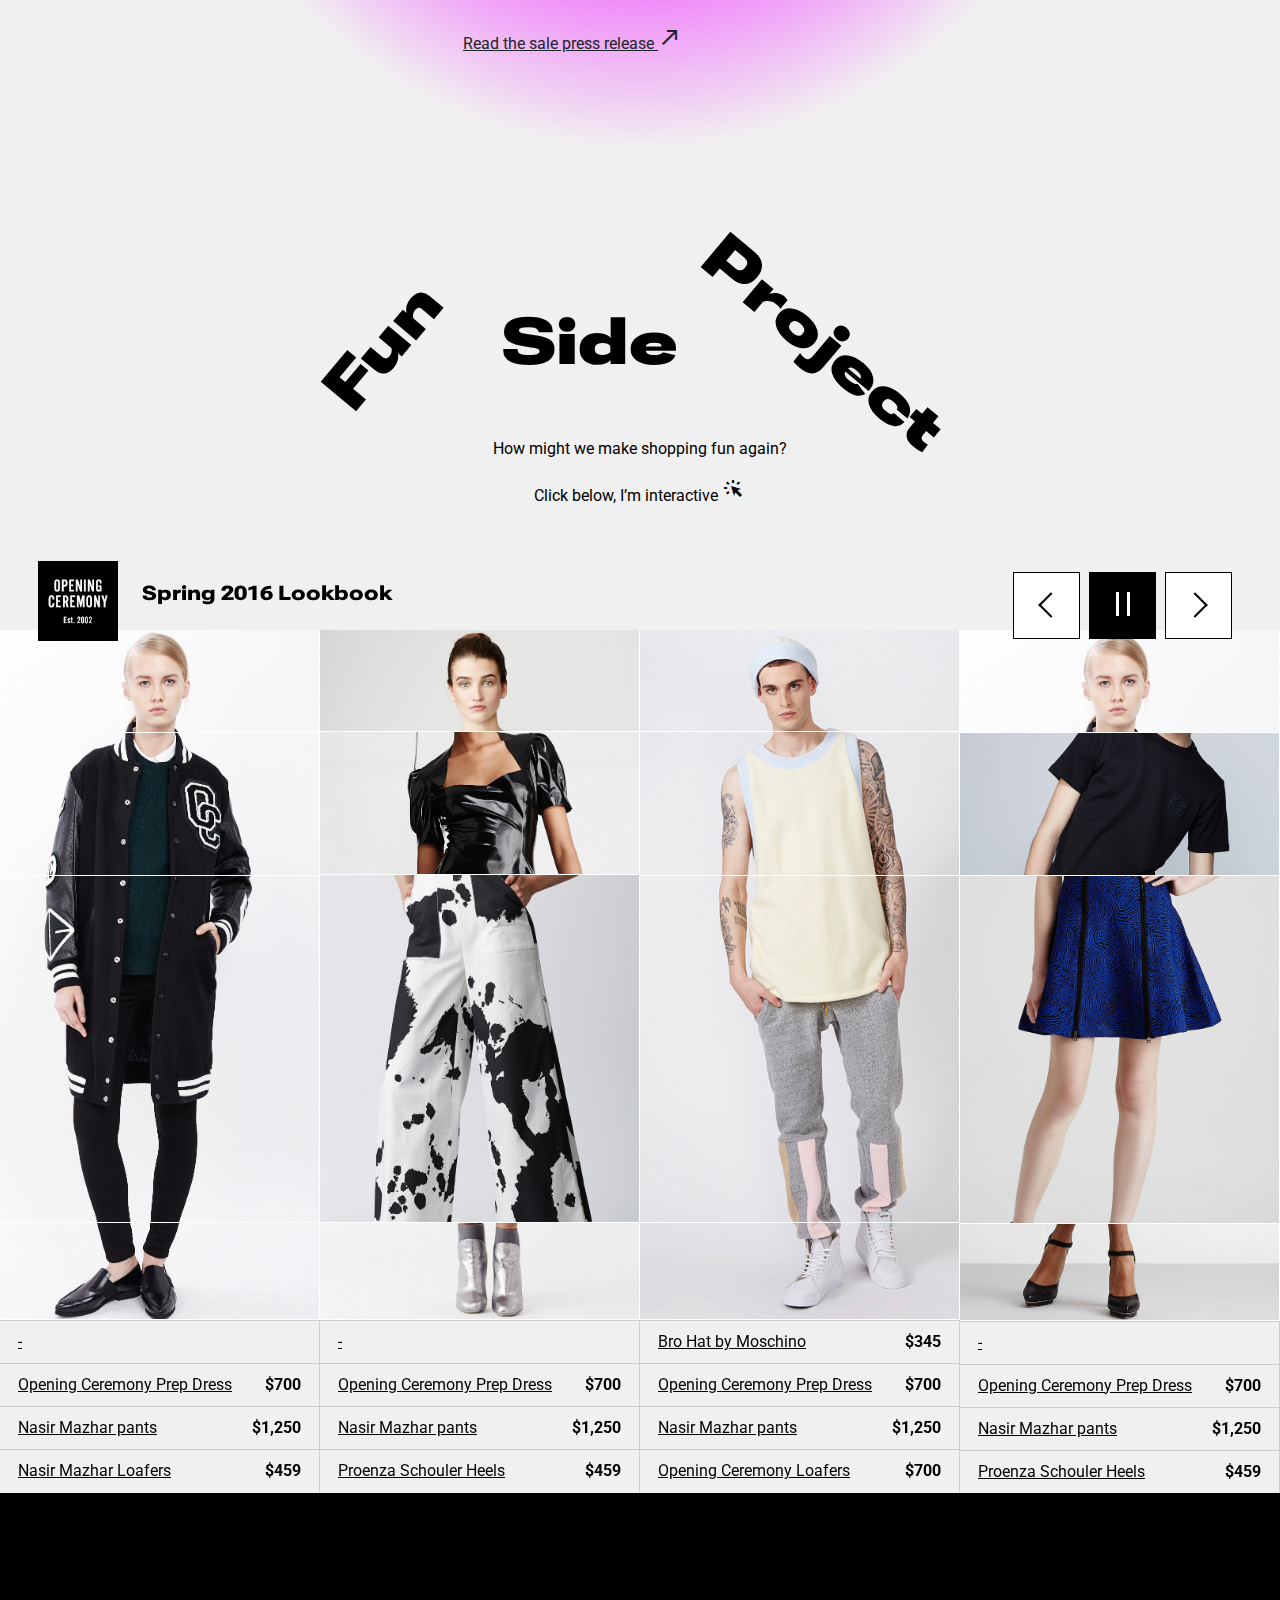
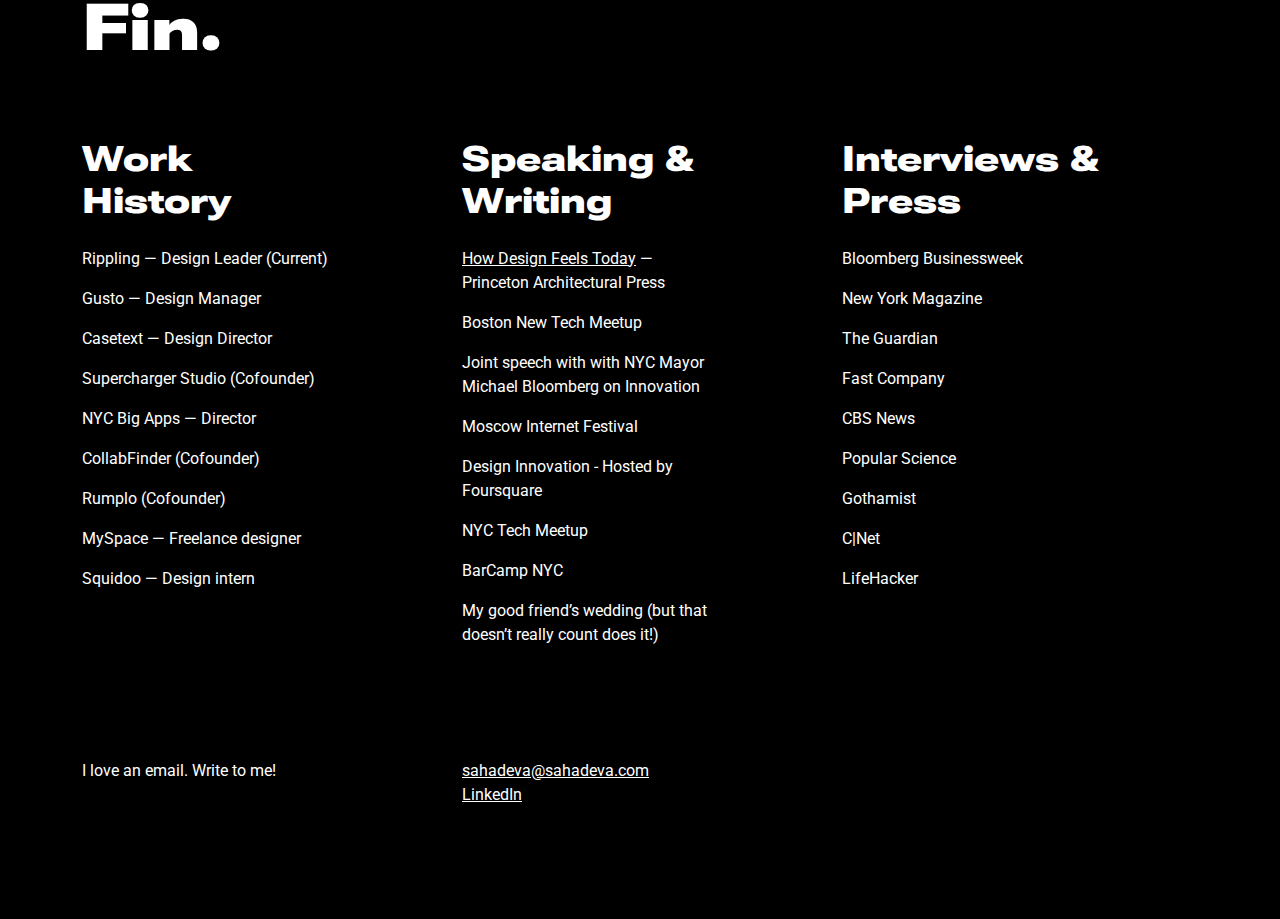
==== commit df42c8f4: "Update index.html for better mobile" ====
--- a/index.html
+++ b/index.html
@@ -35,7 +35,7 @@
 
   </head>
 
-  <body style="overflow-x: hidden;">
+  <body>
 
     <div class="container pt-4">
 
@@ -47,10 +47,11 @@
           <p>Saha Hammari is a designer, writer, and entrepreneur in NYC. He’s currently a designer leader at Rippling. Previously, he led teams at legendary companies like Gusto, Casetext, and CollabFinder.</p>
         </div>
       </div>
-
-      <div class="position-relative">
-        <div class="position-absolute" style="background: radial-gradient(#6DFF5B, #B1F7A9, #f0f0f0, #f0f0f0); width: 800px; height: 800px; margin-left: auto;
+    </div>
+    <div class="fix-overflow position-relative d-block">
+      <div class="position-absolute" style="background: radial-gradient(#6DFF5B, #B1F7A9, #f0f0f0, #f0f0f0); width: 800px; height: 800px; margin-left: auto;
         margin-right: auto; left: 0; right: 0; text-align: center; top: 300px;"></div>
+      <div class="container">
         <h1 class="text-center roboto-flex-extra position-relative hero">Saha</h1>
         <div class="row pb-5 mb-5">
           <div class="col-lg-8 col-xl-6 offset-lg-2 offset-xl-3">
@@ -68,118 +69,128 @@
               </div>
             </div>
           </div>
+        </div>  
+      </div>
+    </div>
+     
+    </div>
+
+    <div class="position-relative d-block dark-bg fix-overflow" style="padding-bottom: 200px;">
+      <div class="rotate-10 position-absolute" style="background-color: #000; height: 100%; top: -100px; width: 200%; padding-top: 100px; padding-bottom: 200px; margin-left: -50%;"></div>
+
+        <div class="container">
+          <div class="position-relative angle-bg">
+            <div class="row pt-lg-5 mt-lg-5 position-relative">
+              <div class="col-10 offset-lg-1 mt-lg-5">
+                <h2 class="mb-0">Redesigning Gusto's</h2>
+              </div>
+            </div>
+            <div class="row position-relative">
+              <div class="col-10">
+                <h2>Core Product</h2>
+              </div>
+            </div>
+          </div>
+        
+
+          <div class="row pt-5 mt-5d-flex align-items-end pb-4 position-relative">
+            <div class="col-12 col-xl-8 order-2 order-xl-1">
+              <video width="100%" playsinline autoplay muted loop>
+                <source src="assets/runpayroll_steps_video.mp4" type="video/mp4">
+              Your browser does not support the video tag.
+              </video>
+            </div>
+            <div class="col-12 col-lg-8 col-xl-3 offset-xl-1 order-2 order-xl-1 mt-5 mt-xl-0">
+              <div class="row">
+                <div class="col-9 col-md-10 col-lg-8 col-xl-12 order-2 order-xl-1">
+                  <h2 class="mb-0 quote">&ldquo;</h2>
+                  <h3>This is so awesome</h3>
+                  <p>Joshua Reeves, Gusto CEO</p>
+                </div>
+                <div class="col-3 col-md-2 col-lg-4 col-xl-10 order-1 order-xl-2">
+                  <img class="img-fluid super-rounded" src="assets/gusto-ceo.jpeg" alt="Gusto CEO photo">
+                </div>
+              </div>
+            </div>
+            
+          </div>
+
+          <div class="row position-relative">
+            <div class="col-12 col-xl-7">
+              <p>From 2021-23 I was a design leader at <a href="https://gusto.com/">Gusto</a>, a startup with over $500 million in annual recurring revenue. I led a team that redesigned Gusto Payroll, Gusto's core product and one of the world’s most used and loved payroll services. Along the way we built a new foundation for Gusto’s growth. </p>
+              <p class="mb-0"><a href="#" class="btn">Watch the announcement video <span class="material-symbols-outlined ml-1">north_east</span></a></p>
+              <p><a href="#" class="btn">Read about how I built this <span class="material-symbols-outlined ml-1">north_east</span></a></p>
+            </div>
+          </div>
         </div>
-      </div>
-
-      <div class="position-relative dark-bg angle-bg" style="padding-bottom: 200px;">
-        <div class="rotate-10 position-absolute" style="background-color: #000; height: 100%; top: -100px; width: 200%; padding-top: 100px; padding-bottom: 200px; margin-left: -50%;"></div>
-        <div class="row pt-lg-5 mt-lg-5 position-relative">
-          <div class="col-10 offset-lg-1 mt-lg-5">
-            <h2 class="mb-0">Redesigning Gusto's</h2>
+
+    </div>
+    
+    <div class="fix-overflow d-block position-relative">
+      <div class="container">
+        <div class="d-block pt-5 mt-lg-5 position-relative">
+          <div class="position-absolute" style="background: radial-gradient(#F154FF, #F154FF, #f0f0f0, #f0f0f0); width: 1000px; height: 1000px; margin-left: auto;
+          margin-right: auto; left: 0; right: 0; text-align: center; top: 0px;"></div>
+          <div class="d-flex w-100 justify-content-center">
+            <div>
+              <h2 class="rotate-10">AI</h2>
+            </div>
+            <div class="px-2 px-lg-4">
+              <h2 class="rotate-10">Is</h2>
+            </div>
+            <div>
+              <h2 class="rotate-10">Coming!</h2>
+            </div>
           </div>
         </div>
-        <div class="row position-relative">
-          <div class="col-10">
-            <h2>Core Product</h2>
-          </div>
-        </div>
-
-
-        <div class="row pt-5 mt-5d-flex align-items-end pb-4 position-relative">
-          <div class="col-12 col-xl-8 order-2 order-xl-1">
-            <video width="100%" playsinline autoplay muted loop>
-              <source src="assets/runpayroll_steps_video.mp4" type="video/mp4">
-            Your browser does not support the video tag.
-            </video>
-          </div>
-          <div class="col-12 col-lg-8 col-xl-3 offset-xl-1 order-2 order-xl-1 mt-5 mt-xl-0">
+        <div class="row pt-5 mt-lg-5 d-flex align-items-end pb-4 position-relative">
+          <div class="col-12 col-lg-8 col-xl-3 order-2 order-xl-1 mt-5 mt-xl-0">
             <div class="row">
               <div class="col-9 col-md-10 col-lg-8 col-xl-12 order-2 order-xl-1">
                 <h2 class="mb-0 quote">&ldquo;</h2>
-                <h3>This is so awesome</h3>
-                <p>Joshua Reeves, Gusto CEO</p>
+                <h3>Casetext wouldn’t be where it is without Saha</h3>
+                <p>Jake Heller, Casetext CEO</p>
               </div>
               <div class="col-3 col-md-2 col-lg-4 col-xl-10 order-1 order-xl-2">
-                <img class="img-fluid super-rounded" src="assets/gusto-ceo.jpeg" alt="Gusto CEO photo">
-              </div>
-            </div>
-          </div>
-          
+                <img class="img-fluid super-rounded" src="assets/casetext-ceo.jpeg">
+              </div>
+            </div>
+          </div>
+          <div class="col-12 col-xl-8 offset-xl-1 order-1 order-xl-2">
+            <img src="assets/new-design.png" alt="Casetext screenshot" class="img-border img-fluid">
+          </div>
         </div>
-
-        <div class="row position-relative">
-          <div class="col-12 col-xl-7">
-            <p>From 2021-23 I was a design leader at Gusto, a startup with over $500 million in annual recurring revenue. I led a team that redesigned Gusto Payroll, Gusto's core product and one of the world’s most used and loved payroll services. Along the way we built a new foundation for Gusto’s growth. </p>
-            <p class="mb-0"><a href="#" class="btn">Watch the announcement video <span class="material-symbols-outlined ml-1">north_east</span></a></p>
-            <p><a href="#" class="btn">Read about how I built this <span class="material-symbols-outlined ml-1">north_east</span></a></p>
+        <div class="row position-relative pb-5 mb-lg-5">
+          <div class="col-12 col-xl-7 offset-xl-4">
+            <p>From 2017-2021 I was the Director of Design at <a href="https://casetext.com/">Casetext</a>. I helped Casetext grow from a tiny legal research startup to powerhouse by helping to create the industry’s first truly revolutionary A.I. product. In 2023 Casetext was purchased for $650,000,000. Six hundred and fifty million dollars! As the Director of Design, I built the incredible design team that shipped many innovative products that drove the business. </p>
+            <p class="mb-0"><a href="https://casetext.com/blog/casetext-to-join-thomson-reuters-ushering-in-a-new-era-of-legal-technology-innovation/" class="btn">Read the sale press release <span class="material-symbols-outlined ml-1">north_east</span></a></p>
           </div>
         </div>
+
+        <div class="d-block pt-lg-5 mt-lg-5">
+          <div class="d-flex justify-content-center align-items-center flex-column flex-lg-row pt-5 mt-5">
+            <div>
+              <h2 class="rotate-50 mb-5 mb-md-0">Fun</h2>
+            </div>
+            <div class="ps-lg-5  mb-5 mb-md-0">
+              <h2 class="">Side</h2>
+            </div>
+            <div>
+              <h2 class="rotate-neg-40">Project</h2>
+            </div>
+          </div>
+        </div>
+        <div class="row pb-5">
+          <div class="col-12">
+            <p class="text-center pt-5">How might we make shopping fun again?</p>
+            <p class="text-center">Click below, I’m interactive <span class="material-symbols-outlined">
+              web_traffic
+              </span></p>
+          </div>
+        </div>
+
       </div>
-
-      <div class="d-block pt-5 mt-lg-5 position-relative">
-        <div class="position-absolute" style="background: radial-gradient(#F154FF, #F154FF, #f0f0f0, #f0f0f0); width: 1000px; height: 1000px; margin-left: auto;
-        margin-right: auto; left: 0; right: 0; text-align: center; top: 0px;"></div>
-        <div class="d-flex w-100 justify-content-center">
-          <div>
-            <h2 class="rotate-10">AI</h2>
-          </div>
-          <div class="px-2 px-lg-4">
-            <h2 class="rotate-10">Is</h2>
-          </div>
-          <div>
-            <h2 class="rotate-10">Coming!</h2>
-          </div>
-        </div>
-      </div>
-      <div class="row pt-5 mt-lg-5 d-flex align-items-end pb-4 position-relative">
-        <div class="col-12 col-lg-8 col-xl-3 order-2 order-xl-1 mt-5 mt-xl-0">
-          <div class="row">
-            <div class="col-9 col-md-10 col-lg-8 col-xl-12 order-2 order-xl-1">
-              <h2 class="mb-0 quote">&ldquo;</h2>
-              <h3>Casetext wouldn’t be where it is without Saha</h3>
-              <p>Jake Heller, Casetext CEO</p>
-            </div>
-            <div class="col-3 col-md-2 col-lg-4 col-xl-10 order-1 order-xl-2">
-              <img class="img-fluid super-rounded" src="assets/casetext-ceo.jpeg">
-            </div>
-          </div>
-        </div>
-        <div class="col-12 col-xl-8 offset-xl-1 order-1 order-xl-2">
-          <img src="assets/new-design.png" alt="Casetext screenshot" class="img-border img-fluid">
-        </div>
-      </div>
-      <div class="row position-relative pb-5 mb-lg-5">
-        <div class="col-12 col-xl-7 offset-xl-4">
-          <p>From 2017-2021 I was the Director of Design at Casetext. I helped Casetext grow from a tiny legal research startup to powerhouse by helping to create the industry’s first truly revolutionary A.I. product. In 2023 Casetext was purchased for $650,000,000. Six hundred and fifty million dollars! As the Director of Design, I built the incredible design team that shipped many innovative products that drove the business. </p>
-          <p class="mb-0"><a href="https://casetext.com/blog/casetext-to-join-thomson-reuters-ushering-in-a-new-era-of-legal-technology-innovation/" class="btn">Read the sale press release <span class="material-symbols-outlined ml-1">north_east</span></a></p>
-        </div>
-      </div>
-
-
-      <div class="d-block pt-lg-5 mt-lg-5">
-        <div class="d-flex justify-content-center align-items-center flex-column flex-lg-row pt-5 mt-5">
-          <div>
-            <h2 class="rotate-50 mb-5 mb-md-0">Fun</h2>
-          </div>
-          <div class="ps-lg-5  mb-5 mb-md-0">
-            <h2 class="">Side</h2>
-          </div>
-          <div>
-            <h2 class="rotate-neg-40">Project</h2>
-          </div>
-        </div>
-      </div>
-      <div class="row pb-5">
-        <div class="col-12">
-          <p class="text-center pt-5">How might we make shopping fun again?</p>
-          <p class="text-center">Click below, I’m interactive <span class="material-symbols-outlined">
-            web_traffic
-            </span></p>
-        </div>
-      </div>
-
     </div>
-
 
     <header id="header-top" class="d-flex position-relative px-2 px-lg-5">
         <div class="logo-wrap">
@@ -202,1455 +213,1457 @@
         </div>
     </header>
     
-    <div class="row" id="bodies">
-
-      <!--  BODY ONE  -->
-
-      <div class="col-sm-3" style="position: relative;">
-
-        <!-- HEAD -->
-        <div class="row part head">
-          <div class="col-sm-12">
-            <div id="faces3" class="carousel slide" data-bs-ride="carousel">
-              <!-- Wrapper for slides -->
-              <div class="carousel-inner" role="listbox">
-
+    <div class="container-fluid">
+      <div class="row" id="bodies">
+
+        <!--  BODY ONE  -->
+
+        <div class="col-sm-3" style="position: relative;">
+
+          <!-- HEAD -->
+          <div class="row part head">
+            <div class="col-sm-12">
+              <div id="faces3" class="carousel slide" data-bs-ride="carousel">
+                <!-- Wrapper for slides -->
+                <div class="carousel-inner" role="listbox">
+
+                  <div class="carousel-item active">
+                    <center>
+                      <img class="d-block w-100" src="bodies/assets/girl-face8.jpg">
+                    </center>
+                  </div>
+                  <div class="carousel-item">
+                    <center>
+                      <img class="d-block w-100" src="bodies/assets/girl-face11.jpg">
+                    </center>
+                  </div>
+                  <div class="carousel-item">
+                    <center>
+                      <img class="d-block w-100" src="bodies/assets/girl-face19.jpg">
+                    </center>
+                  </div>
+                  <div class="carousel-item">
+                    <center>
+                      <img class="d-block w-100" src="bodies/assets/girl-face20.jpg">
+                    </center>
+                  </div>
+                  <div class="carousel-item">
+                    <center>
+                      <img class="d-block w-100" src="bodies/assets/girl-face21.jpg">
+                    </center>
+                  </div>
+                  <div class="carousel-item">
+                    <center>
+                      <img class="d-block w-100" src="bodies/assets/girl-face22.jpg">
+                    </center>
+                  </div>
+                </div>
+
+                <!-- Controls -->
+                <button class="carousel-control-prev" type="button" data-bs-target="#faces3" data-bs-slide="prev">
+                  <span class="carousel-control-prev-icon" aria-hidden="true"></span>
+                  <span class="visually-hidden">Previous</span>
+                </button>
+                <button class="carousel-control-next" type="button" data-bs-target="#faces3" data-bs-slide="next">
+                  <span class="carousel-control-next-icon" aria-hidden="true"></span>
+                  <span class="visually-hidden">Next</span>
+                </button>
+
+              </div>
+            </div>
+          </div>
+
+          <!-- TOP -->
+          <div class="row part part">
+            <div class="col-sm-12">
+              <div id="tops3" class="carousel slide" data-bs-ride="carousel">
+                <!-- Wrapper for slides -->
+                <div class="carousel-inner" role="listbox">
+                  <div class="carousel-item active">
+                    <center>
+                      <img class="d-block w-100" src="bodies/assets/girl-top8.jpg">
+                    </center>
+                  </div>
+                  <div class="carousel-item">
+                    <center>
+                      <img class="d-block w-100" src="bodies/assets/girl-top11.jpg">
+                    </center>
+                  </div>
+                  <div class="carousel-item">
+                    <center>
+                      <img class="d-block w-100" src="bodies/assets/girl-top19.jpg">
+                    </center>
+                  </div>
+                  <div class="carousel-item">
+                    <center>
+                      <img class="d-block w-100" src="bodies/assets/girl-top20.jpg">
+                    </center>
+                  </div>
+                  <div class="carousel-item">
+                    <center>
+                      <img class="d-block w-100" src="bodies/assets/girl-top21.jpg">
+                    </center>
+                  </div>
+                  <div class="carousel-item">
+                    <center>
+                      <img class="d-block w-100" src="bodies/assets/girl-top22.jpg">
+                    </center>
+                  </div>
+
+                </div>
+
+                <!-- Controls -->
+                <button class="carousel-control-prev" type="button" data-bs-target="#tops3" data-bs-slide="prev">
+                  <span class="carousel-control-prev-icon" aria-hidden="true"></span>
+                  <span class="visually-hidden">Previous</span>
+                </button>
+                <button class="carousel-control-next" type="button" data-bs-target="#tops3" data-bs-slide="next">
+                  <span class="carousel-control-next-icon" aria-hidden="true"></span>
+                  <span class="visually-hidden">Next</span>
+                </button>
+
+              </div>
+            </div>
+          </div>
+
+          <!-- BOTTOMS -->
+          <div class="row part part-3">
+            <div class="col-sm-12">
+              <div id="bottoms3" class="carousel slide" data-bs-ride="carousel">
+                <!-- Wrapper for slides -->
+                <div class="carousel-inner" role="listbox">
+                  <div class="carousel-item active">
+                    <center>
+                      <img class="d-block w-100" src="bodies/assets/girl-bottom8.jpg">
+                    </center>
+                  </div>
+                  <div class="carousel-item">
+                    <center>
+                      <img class="d-block w-100" src="bodies/assets/girl-bottom11.jpg">
+                    </center>
+                  </div>
+                  <div class="carousel-item">
+                    <center>
+                      <img class="d-block w-100" src="bodies/assets/girl-bottom19.jpg">
+                    </center>
+                  </div>
+                  <div class="carousel-item">
+                    <center>
+                      <img class="d-block w-100" src="bodies/assets/girl-bottom20.jpg">
+                    </center>
+                  </div>
+                  <div class="carousel-item">
+                    <center>
+                      <img class="d-block w-100" src="bodies/assets/girl-bottom21.jpg">
+                    </center>
+                  </div>
+                  <div class="carousel-item">
+                    <center>
+                      <img class="d-block w-100" src="bodies/assets/girl-bottom22.jpg">
+                    </center>
+                  </div>
+
+                </div>
+
+                <!-- Controls -->
+                <button class="carousel-control-prev" type="button" data-bs-target="#bottoms3" data-bs-slide="prev">
+                  <span class="carousel-control-prev-icon" aria-hidden="true"></span>
+                  <span class="visually-hidden">Previous</span>
+                </button>
+                <button class="carousel-control-next" type="button" data-bs-target="#bottoms3" data-bs-slide="next">
+                  <span class="carousel-control-next-icon" aria-hidden="true"></span>
+                  <span class="visually-hidden">Next</span>
+                </button>
+
+              </div>
+            </div>
+          </div>
+
+          <!-- FEET -->
+          <div class="row part feet">
+            <div class="col-sm-12">
+              <div id="shoes3" class="carousel slide" data-bs-ride="carousel">
+                <!-- Wrapper for slides -->
+                <div class="carousel-inner" role="listbox">
+                  <div class="carousel-item active">
+                    <center>
+                      <img class="d-block w-100" src="bodies/assets/girl-feet8.jpg">
+                    </center>
+                  </div>
+                  <div class="carousel-item">
+                    <center>
+                      <img class="d-block w-100" src="bodies/assets/girl-feet11.jpg">
+                    </center>
+                  </div>
+                  <div class="carousel-item">
+                    <center>
+                      <img class="d-block w-100" src="bodies/assets/girl-feet19.jpg">
+                    </center>
+                  </div>
+                  <div class="carousel-item">
+                    <center>
+                      <img class="d-block w-100" src="bodies/assets/girl-feet20.jpg">
+                    </center>
+                  </div>
+                  <div class="carousel-item">
+                    <center>
+                      <img class="d-block w-100" src="bodies/assets/girl-feet21.jpg">
+                    </center>
+                  </div>
+                  <div class="carousel-item">
+                    <center>
+                      <img class="d-block w-100" src="bodies/assets/girl-feet22.jpg">
+                    </center>
+                  </div>
+
+                </div>
+
+                <!-- Controls -->
+                <button class="carousel-control-prev" type="button" data-bs-target="#shoes3" data-bs-slide="prev">
+                  <span class="carousel-control-prev-icon" aria-hidden="true"></span>
+                  <span class="visually-hidden">Previous</span>
+                </button>
+                <button class="carousel-control-next" type="button" data-bs-target="#shoes3" data-bs-slide="next">
+                  <span class="carousel-control-next-icon" aria-hidden="true"></span>
+                  <span class="visually-hidden">Next</span>
+                </button>
+              </div>
+            </div>
+          </div>
+
+          <!-- LINKS -->
+          <div class="row part links">
+            <div class="col-sm-12">
+              
+              <div id="links-face3" class="carousel slide" data-bs-ride="carousel">
+                <!-- Wrapper for slides -->
+                <div class="carousel-inner" role="listbox">
+                  <div class="carousel-item active">
+                    <a href="#">-</a>
+                  </div>
+                  <div class="carousel-item">
+                    <a href="#">- </a>
+                  </div>
+                  <div class="carousel-item">
+                    <a href="#">- </a>
+                  </div>
+                  <div class="carousel-item">
+                    <a href="#">- </a>
+                  </div>
+                </div>
+              </div>
+
+              <div id="links-top3" class="carousel slide" data-bs-ride="carousel">
+                <div class="carousel-inner" role="listbox">
+                  <div class="carousel-item active">
+                    <a href="http://sahadeva.com/">Opening Ceremony Prep Dress <span class="price">$700</span></a>
+                  </div>
+                  <div class="carousel-item">
+                    <a href="#">Please Please Issey Miyake <span class="price">$300</span></a>
+                  </div>
+                  <div class="carousel-item">
+                    <a href="#">Nasir Mazhar pants<span class="price">$1,250</span></a>
+                  </div>
+                  <div class="carousel-item">
+                    <a href="#">Proenza Schouler Heels<span class="price">$459</span></a>
+                  </div>
+                </div>
+              </div>
+
+              <div id="links-bottoms3" class="carousel slide" data-bs-ride="carousel">
+                <div class="carousel-inner" role="listbox">
+                  <div class="carousel-item active">
+                    <a href="#">Nasir Mazhar pants<span class="price">$1,250</span></a>
+                  </div>
+                  <div class="carousel-item">
+                    <a href="#">Ellery V Dress<span class="price">$300</span></a>
+                  </div>
+                  <div class="carousel-item">
+                    <a href="#">Opening Ceremony Prep Dress <span class="price">$700</span></a>
+                  </div>
+                  <div class="carousel-item">
+                    <a href="#">Proenza Schouler Heels<span class="price">$459</span></a>
+                  </div>
+                </div>
+              </div>
+
+              <div id="links-feet3" class="carousel slide" data-bs-ride="carousel">
+                <div class="carousel-inner" role="listbox">
+                  <div class="carousel-item active">
+                    <a href="#">Nasir Mazhar Loafers<span class="price">$459</span></a>
+                  </div>
+                  <div class="carousel-item">
+                    <a href="#">Opening Ceremony Pumps<span class="price">$800</span></a>
+                  </div>
+                  <div class="carousel-item">
+                    <a href="#">Proenza Schouler Heels<span class="price">$459</span></a>
+                  </div>
+                  <div class="carousel-item">
+                    <a href="#">Ellery Tanks<span class="price">$240</span></a>
+                  </div>
+                </div>
+              </div>
+            </div>
+          </div>
+
+        </div>
+
+
+        <div class="col-sm-3 d-none d-sm-block" style="position: relative;">
+
+          <!-- HEAD -->
+          <div class="row part head">
+            <div class="col-sm-12">
+              <div id="faces2" class="carousel slide" data-bs-ride="carousel">
+                <!-- Wrapper for slides -->
+                <div class="carousel-inner" role="listbox">
+
+                  <div class="carousel-item active">
+                    <center>
+                      <img class="d-block w-100" src="bodies/assets/girl-face16.jpg">
+                    </center>
+                  </div>
+                  <div class="carousel-item">
+                    <center>
+                      <img class="d-block w-100" src="bodies/assets/girl-face8.jpg">
+                    </center>
+                  </div>
+                  <div class="carousel-item">
+                    <center>
+                      <img class="d-block w-100" src="bodies/assets/girl-face2.jpg">
+                    </center>
+                  </div>
+                  <div class="carousel-item">
+                    <center>
+                      <img class="d-block w-100" src="bodies/assets/girl-face15.jpg">
+                    </center>
+                  </div>
+                  <div class="carousel-item">
+                    <center>
+                      <img class="d-block w-100" src="bodies/assets/girl-face20.jpg">
+                    </center>
+                  </div>
+                  <div class="carousel-item">
+                    <center>
+                      <img class="d-block w-100" src="bodies/assets/girl-face21.jpg">
+                    </center>
+                  </div>
+                  <div class="carousel-item">
+                    <center>
+                      <img class="d-block w-100" src="bodies/assets/girl-face22.jpg">
+                    </center>
+                  </div>
+                  <div class="carousel-item">
+                    <center>
+                      <img class="d-block w-100" src="bodies/assets/girl-face11.jpg">
+                    </center>
+                  </div>
+                  <div class="carousel-item">
+                    <center>
+                      <img class="d-block w-100" src="bodies/assets/girl-face19.jpg">
+                    </center>
+                  </div>
+                </div>
+
+                <!-- Controls -->
+                <button class="carousel-control-prev" type="button" data-bs-target="#faces2" data-bs-slide="prev">
+                  <span class="carousel-control-prev-icon" aria-hidden="true"></span>
+      <span class="visually-hidden">Previous</span>
+                </button>
+                <button class="carousel-control-next" type="button" data-bs-target="#faces2" data-bs-slide="next">
+                  <span class="carousel-control-next-icon" aria-hidden="true"></span>
+      <span class="visually-hidden">Next</span>
+                </button>
+
+              </div>
+            </div>
+          </div>
+
+          <!-- TOP -->
+          <div class="row part part">
+            <div class="col-sm-12">
+              <div id="tops2" class="carousel slide" data-bs-ride="carousel">
+                <!-- Wrapper for slides -->
+                <div class="carousel-inner" role="listbox">
+
+                  <div class="carousel-item active">
+                    <center>
+                      <img class="d-block w-100" src="bodies/assets/girl-top15.jpg">
+                    </center>
+                  </div>
+                  <div class="carousel-item">
+                    <center>
+                      <img class="d-block w-100" src="bodies/assets/girl-top8.jpg">
+                    </center>
+                  </div>
+                  <div class="carousel-item">
+                    <center>
+                      <img class="d-block w-100" src="bodies/assets/girl-top11.jpg">
+                    </center>
+                  </div>
+                  <div class="carousel-item">
+                    <center>
+                      <img class="d-block w-100" src="bodies/assets/girl-top16.jpg">
+                    </center>
+                  </div>
+                  <div class="carousel-item">
+                    <center>
+                      <img class="d-block w-100" src="bodies/assets/girl-top22.jpg">
+                    </center>
+                  </div>
+                  <div class="carousel-item">
+                    <center>
+                      <img class="d-block w-100" src="bodies/assets/girl-top20.jpg">
+                    </center>
+                  </div>
+                  <div class="carousel-item">
+                    <center>
+                      <img class="d-block w-100" src="bodies/assets/girl-top19.jpg">
+                    </center>
+                  </div>
+                  <div class="carousel-item">
+                    <center>
+                      <img class="d-block w-100" src="bodies/assets/girl-top2.jpg">
+                    </center>
+                  </div>
+                  <div class="carousel-item">
+                    <center>
+                      <img class="d-block w-100" src="bodies/assets/girl-top21.jpg">
+                    </center>
+                  </div>
+
+                </div>
+
+                <!-- Controls -->
+                <button class="carousel-control-prev" type="button" data-bs-target="#tops2" data-bs-slide="prev">
+                  <span class="carousel-control-prev-icon" aria-hidden="true"></span>
+      <span class="visually-hidden">Previous</span>
+                </button>
+                <button class="carousel-control-next" type="button" data-bs-target="#tops2" data-bs-slide="next">
+                  <span class="carousel-control-next-icon" aria-hidden="true"></span>
+      <span class="visually-hidden">Next</span>
+                </button>
+
+              </div>
+            </div>
+          </div>
+
+          <!-- BOTTOMS -->
+          <div class="row part part-3">
+            <div class="col-sm-12">
+              <div id="bottoms2" class="carousel slide" data-bs-ride="carousel">
+                <!-- Wrapper for slides -->
+                <div class="carousel-inner" role="listbox">
+                  <div class="carousel-item active">
+                    <center>
+                      <img class="d-block w-100" src="bodies/assets/girl-bottom22.jpg">
+                    </center>
+                  </div>
+                  <div class="carousel-item">
+                    <center>
+                      <img class="d-block w-100" src="bodies/assets/girl-bottom16.jpg">
+                    </center>
+                  </div>
+                  <div class="carousel-item">
+                    <center>
+                      <img class="d-block w-100" src="bodies/assets/girl-bottom19.jpg">
+                    </center>
+                  </div>
+                  <div class="carousel-item">
+                    <center>
+                      <img class="d-block w-100" src="bodies/assets/girl-bottom15.jpg">
+                    </center>
+                  </div>
+                  <div class="carousel-item">
+                    <center>
+                      <img class="d-block w-100" src="bodies/assets/girl-bottom11.jpg">
+                    </center>
+                  </div>
+
+                  <div class="carousel-item">
+                    <center>
+                      <img class="d-block w-100" src="bodies/assets/girl-bottom20.jpg">
+                    </center>
+                  </div>
+                  <div class="carousel-item">
+                    <center>
+                      <img class="d-block w-100" src="bodies/assets/girl-bottom2.jpg">
+                    </center>
+                  </div>
+                  <div class="carousel-item">
+                    <center>
+                      <img class="d-block w-100" src="bodies/assets/girl-bottom21.jpg">
+                    </center>
+                  </div>
+
+                  <div class="carousel-item">
+                    <center>
+                      <img class="d-block w-100" src="bodies/assets/girl-bottom8.jpg">
+                    </center>
+                  </div>
+                </div>
+
+                <!-- Controls -->
+              
+                <button class="carousel-control-prev" type="button" data-bs-target="#bottoms2" data-bs-slide="prev">
+                  <span class="carousel-control-prev-icon" aria-hidden="true"></span>
+      <span class="visually-hidden">Previous</span>
+                </button>
+                <button class="carousel-control-next" type="button" data-bs-target="#bottoms2" data-bs-slide="next">
+                  <span class="carousel-control-next-icon" aria-hidden="true"></span>
+      <span class="visually-hidden">Next</span>
+                </button>
+
+              </div>
+            </div>
+          </div>
+
+          <!-- FEET -->
+          <div class="row part feet">
+            <div class="col-sm-12">
+              <div id="shoes2" class="carousel slide" data-bs-ride="carousel">
+                <!-- Wrapper for slides -->
+                <div class="carousel-inner" role="listbox">
+
+                  <div class="carousel-item active">
+                    <center>
+                      <img class="d-block w-100" src="bodies/assets/girl-feet19.jpg">
+                    </center>
+                  </div>
+                  <div class="carousel-item">
+                    <center>
+                      <img class="d-block w-100" src="bodies/assets/girl-feet16.jpg">
+                    </center>
+                  </div>
+                  <div class="carousel-item">
+                    <center>
+                      <img class="d-block w-100" src="bodies/assets/girl-feet8.jpg">
+                    </center>
+                  </div>
+                  <div class="carousel-item">
+                    <center>
+                      <img class="d-block w-100" src="bodies/assets/girl-feet15.jpg">
+                    </center>
+                  </div>
+                  <div class="carousel-item">
+                    <center>
+                      <img class="d-block w-100" src="bodies/assets/girl-feet11.jpg">
+                    </center>
+                  </div>
+                  <div class="carousel-item">
+                    <center>
+                      <img class="d-block w-100" src="bodies/assets/girl-feet2.jpg">
+                    </center>
+                  </div>
+                  <div class="carousel-item">
+                    <center>
+                      <img class="d-block w-100" src="bodies/assets/girl-feet20.jpg">
+                    </center>
+                  </div>
+                  <div class="carousel-item">
+                    <center>
+                      <img class="d-block w-100" src="bodies/assets/girl-feet21.jpg">
+                    </center>
+                  </div>
+                  <div class="carousel-item">
+                    <center>
+                      <img class="d-block w-100" src="bodies/assets/girl-feet22.jpg">
+                    </center>
+                  </div>
+                </div>
+
+                <!-- Controls -->
+                <button class="carousel-control-prev" type="button" data-bs-target="#shoes2" data-bs-slide="prev">
+                  <span class="carousel-control-prev-icon" aria-hidden="true"></span>
+      <span class="visually-hidden">Previous</span>
+                </button>
+                <button class="carousel-control-next" type="button" data-bs-target="#shoes2" data-bs-slide="next">
+                  <span class="carousel-control-next-icon" aria-hidden="true"></span>
+      <span class="visually-hidden">Next</span>
+                </button>
+
+              </div>
+            </div>
+          </div>
+
+          <!-- LINKS -->
+          <div class="row part links">
+            <div class="col-sm-12">
+              
+              <div id="links-face2" class="carousel slide" data-bs-ride="carousel">
+                <!-- Wrapper for slides -->
+                <div class="carousel-inner" role="listbox">
+                  <div class="carousel-item active">
+                    <a href="#">-</a>
+                  </div>
+                  <div class="carousel-item">
+                    <a href="#">- </a>
+                  </div>
+                  <div class="carousel-item">
+                    <a href="#">- </a>
+                  </div>
+                  <div class="carousel-item">
+                    <a href="#">- </a>
+                  </div>
+                </div>
+              </div>
+
+              <div id="links-top2" class="carousel slide" data-bs-ride="carousel">
+                <div class="carousel-inner" role="listbox">
+                  <div class="carousel-item active">
+                    <a href="#">Opening Ceremony Prep Dress <span class="price">$700</span></a>
+                  </div>
+                  <div class="carousel-item">
+                    <a href="#">Opening Ceremony Wildcard <span class="price">$300</span></a>
+                  </div>
+                  <div class="carousel-item">
+                    <a href="#">Nasir Mazhar pants<span class="price">$1,250</span></a>
+                  </div>
+                  <div class="carousel-item">
+                    <a href="#">Proenza Schouler Heels<span class="price">$459</span></a>
+                  </div>
+                </div>
+              </div>
+
+              <div id="links-bottoms2" class="carousel slide" data-bs-ride="carousel">
+                <div class="carousel-inner" role="listbox">
+                  <div class="carousel-item active">
+                    <a href="#">Nasir Mazhar pants<span class="price">$1,250</span></a>
+                  </div>
+                  <div class="carousel-item">
+                    <a href="#">Opening Ceremony Wildcard <span class="price">$300</span></a>
+                  </div>
+                  <div class="carousel-item">
+                    <a href="#">Opening Ceremony Prep Dress <span class="price">$700</span></a>
+                  </div>
+                  <div class="carousel-item">
+                    <a href="#">Proenza Schouler Heels<span class="price">$459</span></a>
+                  </div>
+                </div>
+              </div>
+
+              <div id="links-feet2" class="carousel slide" data-bs-ride="carousel">
+                <div class="carousel-inner" role="listbox">
+                  <div class="carousel-item active">
+                    <a href="#">Proenza Schouler Heels<span class="price">$459</span></a>
+                  </div>
+                  <div class="carousel-item">
+                    <a href="#">Galvan Heavy Satin Jumpstuit <span class="price">$300</span></a>
+                  </div>
+                  <div class="carousel-item">
+                    <a href="#">Nasir Mazhar pants<span class="price">$1,250</span></a>
+                  </div>
+                  <div class="carousel-item">
+                    <a href="#">Opening Ceremony Prep Dress <span class="price">$700</span></a>
+                  </div>
+                </div>
+              </div>
+            </div>
+          </div>
+
+
+        </div>
+
+        <!--  BODY THREE  -->
+
+        <div class="col-sm-3 d-none d-sm-block" style="position: relative;">
+
+          <!-- HEAD -->
+          <div class="row part head">
+            <div class="col-sm-12">
+              <div id="faces4" class="carousel slide" data-bs-ride="carousel">
+                <!-- Wrapper for slides -->
+                <div class="carousel-inner" role="listbox">
+                  <div class="carousel-item active">
+                    <center>
+                      <img class="d-block w-100" src="bodies/assets/boy-face2.jpg">
+                    </center>
+                  </div>
+                  <div class="carousel-item">
+                    <center>
+                      <img class="d-block w-100" src="bodies/assets/boy-face3.jpg">
+                    </center>
+                  </div>
+                  <div class="carousel-item">
+                    <center>
+                      <img class="d-block w-100" src="bodies/assets/girl-face14.jpg">
+                    </center>
+                  </div>
+                  <div class="carousel-item">
+                    <center>
+                      <img class="d-block w-100" src="bodies/assets/girl-face8.jpg">
+                    </center>
+                  </div>
+                  <div class="carousel-item">
+                    <center>
+                      <img class="d-block w-100" src="bodies/assets/girl-face15.jpg">
+                    </center>
+                  </div>
+                  <div class="carousel-item">
+                    <center>
+                      <img class="d-block w-100" src="bodies/assets/girl-face19.jpg">
+                    </center>
+                  </div>
+                  <div class="carousel-item">
+                    <center>
+                      <img class="d-block w-100" src="bodies/assets/girl-face20.jpg">
+                    </center>
+                  </div>
+                  <div class="carousel-item">
+                    <center>
+                      <img class="d-block w-100" src="bodies/assets/girl-face11.jpg">
+                    </center>
+                  </div>
+                  <div class="carousel-item">
+                    <center>
+                      <img class="d-block w-100" src="bodies/assets/girl-face2.jpg">
+                    </center>
+                  </div>
+                  <div class="carousel-item">
+                    <center>
+                      <img class="d-block w-100" src="bodies/assets/girl-face21.jpg">
+                    </center>
+                  </div>
+                  <div class="carousel-item">
+                    <center>
+                      <img class="d-block w-100" src="bodies/assets/girl-face22.jpg">
+                    </center>
+                  </div>
+                </div>
+
+                <!-- Controls -->
+            
+                <button class="carousel-control-prev" type="button" data-bs-target="#faces4" data-bs-slide="prev">
+                  <span class="carousel-control-prev-icon" aria-hidden="true"></span>
+      <span class="visually-hidden">Previous</span>
+                </button>
+                <button class="carousel-control-next" type="button" data-bs-target="#faces4" data-bs-slide="next">
+                  <span class="carousel-control-next-icon" aria-hidden="true"></span>
+      <span class="visually-hidden">Next</span>
+                </button>
+
+              </div>
+            </div>
+          </div>
+
+          <!-- TOP -->
+          <div class="row part part">
+            <div class="col-sm-12">
+              <div id="tops4" class="carousel slide" data-bs-ride="carousel">
+                <!-- Wrapper for slides -->
+                <div class="carousel-inner" role="listbox">
+                  <div class="carousel-item active">
+                    <center>
+                      <img class="d-block w-100" src="bodies/assets/boy-top2.jpg">
+                    </center>
+                  </div>
+                  <div class="carousel-item">
+                    <center>
+                      <img class="d-block w-100" src="bodies/assets/boy-top3.jpg">
+                    </center>
+                  </div>
+                  <div class="carousel-item">
+                    <center>
+                      <img class="d-block w-100" src="bodies/assets/girl-top14.jpg">
+                    </center>
+                  </div>
+                  <div class="carousel-item">
+                    <center>
+                      <img class="d-block w-100" src="bodies/assets/girl-top8.jpg">
+                    </center>
+                  </div>
+                  <div class="carousel-item">
+                    <center>
+                      <img class="d-block w-100" src="bodies/assets/girl-top15.jpg">
+                    </center>
+                  </div>
+                  <div class="carousel-item">
+                    <center>
+                      <img class="d-block w-100" src="bodies/assets/girl-top19.jpg">
+                    </center>
+                  </div>
+                  <div class="carousel-item">
+                    <center>
+                      <img class="d-block w-100" src="bodies/assets/girl-top20.jpg">
+                    </center>
+                  </div>
+                  <div class="carousel-item">
+                    <center>
+                      <img class="d-block w-100" src="bodies/assets/girl-top11.jpg">
+                    </center>
+                  </div>
+                  <div class="carousel-item">
+                    <center>
+                      <img class="d-block w-100" src="bodies/assets/girl-top2.jpg">
+                    </center>
+                  </div>
+                  <div class="carousel-item">
+                    <center>
+                      <img class="d-block w-100" src="bodies/assets/girl-top21.jpg">
+                    </center>
+                  </div>
+                  <div class="carousel-item">
+                    <center>
+                      <img class="d-block w-100" src="bodies/assets/girl-top22.jpg">
+                    </center>
+                  </div>
+                </div>
+
+                <!-- Controls -->
+                <button class="carousel-control-prev" type="button" data-bs-target="#tops4" data-bs-slide="prev">
+                  <span class="carousel-control-prev-icon" aria-hidden="true"></span>
+      <span class="visually-hidden">Previous</span>
+                </button>
+                <button class="carousel-control-next" type="button" data-bs-target="#tops4" data-bs-slide="next">
+                  <span class="carousel-control-next-icon" aria-hidden="true"></span>
+      <span class="visually-hidden">Next</span>
+                </button>
+
+              </div>
+            </div>
+          </div>
+
+          <!-- BOTTOMS -->
+          <div class="row part part-3">
+            <div class="col-sm-12">
+              <div id="bottoms4" class="carousel slide" data-bs-ride="carousel">
+                <!-- Wrapper for slides -->
+                <div class="carousel-inner" role="listbox">
+                  <div class="carousel-item active">
+                    <center>
+                      <img class="d-block w-100" src="bodies/assets/boy-bottom2.jpg">
+                    </center>
+                  </div>
+                  <div class="carousel-item">
+                    <center>
+                      <img class="d-block w-100" src="bodies/assets/boy-bottom3.jpg">
+                    </center>
+                  </div>
+                  <div class="carousel-item">
+                    <center>
+                      <img class="d-block w-100" src="bodies/assets/girl-bottom14.jpg">
+                    </center>
+                  </div>
+                  <div class="carousel-item">
+                    <center>
+                      <img class="d-block w-100" src="bodies/assets/girl-bottom8.jpg">
+                    </center>
+                  </div>
+                  <div class="carousel-item">
+                    <center>
+                      <img class="d-block w-100" src="bodies/assets/girl-bottom15.jpg">
+                    </center>
+                  </div>
+                  <div class="carousel-item">
+                    <center>
+                      <img class="d-block w-100" src="bodies/assets/girl-bottom19.jpg">
+                    </center>
+                  </div>
+                  <div class="carousel-item">
+                    <center>
+                      <img class="d-block w-100" src="bodies/assets/girl-bottom20.jpg">
+                    </center>
+                  </div>
+                  <div class="carousel-item">
+                    <center>
+                      <img class="d-block w-100" src="bodies/assets/girl-bottom11.jpg">
+                    </center>
+                  </div>
+                  <div class="carousel-item">
+                    <center>
+                      <img class="d-block w-100" src="bodies/assets/girl-bottom2.jpg">
+                    </center>
+                  </div>
+                  <div class="carousel-item">
+                    <center>
+                      <img class="d-block w-100" src="bodies/assets/girl-bottom21.jpg">
+                    </center>
+                  </div>
+                  <div class="carousel-item">
+                    <center>
+                      <img class="d-block w-100" src="bodies/assets/girl-bottom22.jpg">
+                    </center>
+                  </div>
+                </div>
+
+                <!-- Controls -->
+                <button class="carousel-control-prev" type="button" data-bs-target="#bottoms4" data-bs-slide="prev">
+                  <span class="carousel-control-prev-icon" aria-hidden="true"></span>
+      <span class="visually-hidden">Previous</span>
+                </button>
+                <button class="carousel-control-next" type="button" data-bs-target="#bottoms4" data-bs-slide="next">
+                  <span class="carousel-control-next-icon" aria-hidden="true"></span>
+      <span class="visually-hidden">Next</span>
+                </button>
+
+              </div>
+            </div>
+          </div>
+
+          <!-- FEET -->
+          <div class="row part feet">
+            <div class="col-sm-12">
+              <div id="shoes4" class="carousel slide" data-bs-ride="carousel">
+                <!-- Wrapper for slides -->
+                <div class="carousel-inner" role="listbox">
+                  <div class="carousel-item active">
+                    <center>
+                      <img class="d-block w-100" src="bodies/assets/boy-feet2.jpg">
+                    </center>
+                  </div>
+                  <div class="carousel-item">
+                    <center>
+                      <img class="d-block w-100" src="bodies/assets/boy-feet3.jpg">
+                    </center>
+                  </div>
+                  <div class="carousel-item">
+                    <center>
+                      <img class="d-block w-100" src="bodies/assets/girl-feet14.jpg">
+                    </center>
+                  </div>
+                  <div class="carousel-item">
+                    <center>
+                      <img class="d-block w-100" src="bodies/assets/girl-feet8.jpg">
+                    </center>
+                  </div>
+                  <div class="carousel-item">
+                    <center>
+                      <img class="d-block w-100" src="bodies/assets/girl-feet15.jpg">
+                    </center>
+                  </div>
+                  <div class="carousel-item">
+                    <center>
+                      <img class="d-block w-100" src="bodies/assets/girl-feet19.jpg">
+                    </center>
+                  </div>
+                  <div class="carousel-item">
+                    <center>
+                      <img class="d-block w-100" src="bodies/assets/girl-feet20.jpg">
+                    </center>
+                  </div>
+                  <div class="carousel-item">
+                    <center>
+                      <img class="d-block w-100" src="bodies/assets/girl-feet11.jpg">
+                    </center>
+                  </div>
+                  <div class="carousel-item">
+                    <center>
+                      <img class="d-block w-100" src="bodies/assets/girl-feet2.jpg">
+                    </center>
+                  </div>
+                  <div class="carousel-item">
+                    <center>
+                      <img class="d-block w-100" src="bodies/assets/girl-feet21.jpg">
+                    </center>
+                  </div>
+                  <div class="carousel-item">
+                    <center>
+                      <img class="d-block w-100" src="bodies/assets/girl-feet22.jpg">
+                    </center>
+                  </div>
+                </div>
+
+                <!-- Controls -->
+                <button class="carousel-control-prev" type="button" data-bs-target="#shoes4" data-bs-slide="prev">
+                  <span class="carousel-control-prev-icon" aria-hidden="true"></span>
+      <span class="visually-hidden">Previous</span>
+                </button>
+                <button class="carousel-control-next" type="button" data-bs-target="#shoes4" data-bs-slide="next">
+                  <span class="carousel-control-next-icon" aria-hidden="true"></span>
+      <span class="visually-hidden">Next</span>
+                </button>
+
+              </div>
+            </div>
+          </div>
+
+          <!-- LINKS -->
+          <div class="row part links">
+            <div class="col-sm-12">
+              
+              <div id="links-face4" class="carousel slide" data-bs-ride="carousel">
+                <!-- Wrapper for slides -->
+                <div class="carousel-inner" role="listbox">
+                  <div class="carousel-item active">
+                    <a href="#">Bro Hat by Moschino <span class="price">$345</span></a>
+                  </div>
+                  <div class="carousel-item">
+                    <a href="#">- </a>
+                  </div>
+                  <div class="carousel-item">
+                    <a href="#">- </a>
+                  </div>
+                  <div class="carousel-item">
+                    <a href="#">- </a>
+                  </div>
+                </div>
+              </div>
+
+              <div id="links-top4" class="carousel slide" data-bs-ride="carousel">
+                <div class="carousel-inner" role="listbox">
+                  <div class="carousel-item active">
+                    <a href="#">Opening Ceremony Prep Dress <span class="price">$700</span></a>
+                  </div>
+                  <div class="carousel-item">
+                    <a href="#">Opening Ceremony Wildcard <span class="price">$300</span></a>
+                  </div>
+                  <div class="carousel-item">
+                    <a href="#">Nasir Mazhar pants<span class="price">$1,250</span></a>
+                  </div>
+                  <div class="carousel-item">
+                    <a href="#">Opening Ceremony Prom<span class="price">$459</span></a>
+                  </div>
+                </div>
+              </div>
+
+              <div id="links-bottoms4" class="carousel slide" data-bs-ride="carousel">
+                <div class="carousel-inner" role="listbox">
+                  <div class="carousel-item active">
+                    <a href="#">Nasir Mazhar pants<span class="price">$1,250</span></a>
+                  </div>
+                  <div class="carousel-item">
+                    <a href="#">Opening Ceremony Wildcard <span class="price">$300</span></a>
+                  </div>
+                  <div class="carousel-item">
+                    <a href="#">Opening Ceremony Prep Dress <span class="price">$700</span></a>
+                  </div>
+                  <div class="carousel-item">
+                    <a href="#">Proenza Schouler Heels<span class="price">$459</span></a>
+                  </div>
+                </div>
+              </div>
+
+              <div id="links-feet4" class="carousel slide" data-bs-ride="carousel">
+                <div class="carousel-inner" role="listbox">
+                  <div class="carousel-item active">
+                    <a href="#">Opening Ceremony Loafers<span class="price">$700</span></a>
+                  </div>
+                  <div class="carousel-item">
+                    <a href="#">Ellery Slips<span class="price">$359</span></a>
+                  </div>
+                  <div class="carousel-item">
+                    <a href="#">Nasir Mazhar Pointerss<span class="price">$459</span></a>
+                  </div>
+                  <div class="carousel-item">
+                    <a href="#">Opening Ceremony Riding Boots<span class="price">$533</span></a>
+                  </div>
+                </div>
+              </div>
+            </div>
+          </div>
+
+        </div>
+
+        <!--
+
+          BODY FOUR
+
+        -->
+        <div class="col-sm-3 d-none d-sm-block" style="position: relative;">
+
+          <!-- HEAD -->
+          <div class="row part head">
+            <div class="col-sm-12">
+              <div id="faces1" class="carousel slide" data-bs-ride="carousel">
+                <!-- Wrapper for slides -->
+                <div class="carousel-inner" role="listbox">
+                  <div class="carousel-item active">
+                    <center>
+                      <img class="d-block w-100" src="bodies/assets/girl-face8.jpg">
+                    </center>
+                  </div>
+                  <div class="carousel-item">
+                    <center>
+                      <img class="d-block w-100" src="bodies/assets/girl-face2.jpg">
+                    </center>
+                  </div>
+
+                  <div class="carousel-item">
+                    <center>
+                      <img class="d-block w-100" src="bodies/assets/boy-face2.jpg">
+                    </center>
+                  </div>
+                  <div class="carousel-item">
+                    <center>
+                      <img class="d-block w-100" src="bodies/assets/boy-face1.jpg">
+                    </center>
+                  </div>
+                  <div class="carousel-item">
+                    <center>
+                      <img class="d-block w-100" src="bodies/assets/boy-face3.jpg">
+                    </center>
+                  </div>
+                  <div class="carousel-item">
+                    <center>
+                      <img class="d-block w-100" src="bodies/assets/girl-face11.jpg">
+                    </center>
+                  </div>
+                  <div class="carousel-item">
+                    <center>
+                      <img class="d-block w-100" src="bodies/assets/girl-face20.jpg">
+                    </center>
+                  </div>
+                  <div class="carousel-item">
+                    <center>
+                      <img class="d-block w-100" src="bodies/assets/girl-face21.jpg">
+                    </center>
+                  </div>
+                  <div class="carousel-item">
+                    <center>
+                      <img class="d-block w-100" src="bodies/assets/girl-face15.jpg">
+                    </center>
+                  </div>
+
+                  <div class="carousel-item">
+                    <center>
+                      <img class="d-block w-100" src="bodies/assets/girl-face22.jpg">
+                    </center>
+                  </div>
+                  <div class="carousel-item">
+                    <center>
+                      <img class="d-block w-100" src="bodies/assets/girl-face19.jpg">
+                    </center>
+                  </div>
+
+                </div>
+
+                <!-- Controls -->
+                <button class="carousel-control-prev" type="button" data-bs-target="#faces1" data-bs-slide="prev">
+                  <span class="carousel-control-prev-icon" aria-hidden="true"></span>
+      <span class="visually-hidden">Previous</span>
+                </button>
+                <button class="carousel-control-next" type="button" data-bs-target="#faces1" data-bs-slide="next">
+                  <span class="carousel-control-next-icon" aria-hidden="true"></span>
+      <span class="visually-hidden">Next</span>
+                </button>
+              </div>
+            </div>
+          </div>
+
+          <!-- TOP -->
+          <div class="row part part">
+            <div class="col-sm-12">
+              <div id="tops1" class="carousel slide" data-bs-ride="carousel">
+                <!-- Wrapper for slides -->
+                <div class="carousel-inner" role="listbox">
+                  <div class="carousel-item active">
+                    <center>
+                      <img class="d-block w-100" src="bodies/assets/boy-top1.jpg">
+                    </center>
+                  </div>
+                  <div class="carousel-item">
+                    <center>
+                      <img class="d-block w-100" src="bodies/assets/girl-top2.jpg">
+                    </center>
+                  </div>
+
+                  <div class="carousel-item">
+                    <center>
+                      <img class="d-block w-100" src="bodies/assets/girl-top20.jpg">
+                    </center>
+                  </div>
+                  <div class="carousel-item">
+                    <center>
+                      <img class="d-block w-100" src="bodies/assets/girl-top11.jpg">
+                    </center>
+                  </div>
+                  <div class="carousel-item">
+                    <center>
+                      <img class="d-block w-100" src="bodies/assets/girl-top21.jpg">
+                    </center>
+                  </div>
+                  <div class="carousel-item">
+                    <center>
+                      <img class="d-block w-100" src="bodies/assets/girl-top22.jpg">
+                    </center>
+                  </div>
+                  <div class="carousel-item">
+                    <center>
+                      <img class="d-block w-100" src="bodies/assets/girl-top19.jpg">
+                    </center>
+                  </div>
+                  <div class="carousel-item">
+                    <center>
+                      <img class="d-block w-100" src="bodies/assets/girl-top8.jpg">
+                    </center>
+                  </div>
+                  <div class="carousel-item">
+                    <center>
+                      <img class="d-block w-100" src="bodies/assets/boy-top2.jpg">
+                    </center>
+                  </div>
+                  <div class="carousel-item">
+                    <center>
+                      <img class="d-block w-100" src="bodies/assets/girl-top15.jpg">
+                    </center>
+                  </div>
+                  <div class="carousel-item">
+                    <center>
+                      <img class="d-block w-100" src="bodies/assets/boy-top3.jpg">
+                    </center>
+                  </div>
+                </div>
+
+                <!-- Controls -->
+              
+                <button class="carousel-control-prev" type="button" data-bs-target="#tops1" data-bs-slide="prev">
+                  <span class="carousel-control-prev-icon" aria-hidden="true"></span>
+      <span class="visually-hidden">Previous</span>
+                </button>
+                <button class="carousel-control-next" type="button" data-bs-target="#tops1" data-bs-slide="next">
+                  <span class="carousel-control-next-icon" aria-hidden="true"></span>
+      <span class="visually-hidden">Next</span>
+                </button>
+              </div>
+            </div>
+          </div>
+
+          <!-- BOTTOMS -->
+          <div class="row part part-3">
+            <div class="col-sm-12">
+              <div id="bottoms1" class="carousel slide" data-bs-ride="carousel">
+                <!-- Wrapper for slides -->
+                <div class="carousel-inner" role="listbox">
                 <div class="carousel-item active">
-                  <center>
-                    <img class="d-block w-100" src="bodies/assets/girl-face8.jpg">
-                  </center>
-                </div>
-                <div class="carousel-item">
-                  <center>
-                    <img class="d-block w-100" src="bodies/assets/girl-face11.jpg">
-                  </center>
-                </div>
-                <div class="carousel-item">
-                  <center>
-                    <img class="d-block w-100" src="bodies/assets/girl-face19.jpg">
-                  </center>
-                </div>
-                <div class="carousel-item">
-                  <center>
-                    <img class="d-block w-100" src="bodies/assets/girl-face20.jpg">
-                  </center>
-                </div>
-                <div class="carousel-item">
-                  <center>
-                    <img class="d-block w-100" src="bodies/assets/girl-face21.jpg">
-                  </center>
-                </div>
-                <div class="carousel-item">
-                  <center>
-                    <img class="d-block w-100" src="bodies/assets/girl-face22.jpg">
-                  </center>
-                </div>
-              </div>
-
-              <!-- Controls -->
-              <button class="carousel-control-prev" type="button" data-bs-target="#faces3" data-bs-slide="prev">
-                <span class="carousel-control-prev-icon" aria-hidden="true"></span>
-                <span class="visually-hidden">Previous</span>
-              </button>
-              <button class="carousel-control-next" type="button" data-bs-target="#faces3" data-bs-slide="next">
-                <span class="carousel-control-next-icon" aria-hidden="true"></span>
-                <span class="visually-hidden">Next</span>
-              </button>
-
-            </div>
-          </div>
+                    <center>
+                      <img class="d-block w-100" src="bodies/assets/girl-bottom11.jpg">
+                    </center>
+                  </div>
+                  <div class="carousel-item">
+                    <center>
+                      <img class="d-block w-100" src="bodies/assets/boy-bottom2.jpg">
+                    </center>
+                  </div>
+                  <div class="carousel-item">
+                    <center>
+                      <img class="d-block w-100" src="bodies/assets/girl-bottom15.jpg">
+                    </center>
+                  </div>
+                  <div class="carousel-item">
+                    <center>
+                      <img class="d-block w-100" src="bodies/assets/boy-bottom3.jpg">
+                    </center>
+                  </div>
+
+                  <div class="carousel-item">
+                    <center>
+                      <img class="d-block w-100" src="bodies/assets/girl-bottom21.jpg">
+                    </center>
+                  </div>
+                  <div class="carousel-item">
+                    <center>
+                      <img class="d-block w-100" src="bodies/assets/girl-bottom22.jpg">
+                    </center>
+                  </div>
+                  <div class="carousel-item">
+                    <center>
+                      <img class="d-block w-100" src="bodies/assets/boy-bottom1.jpg">
+                    </center>
+                  </div>
+                  <div class="carousel-item">
+                    <center>
+                      <img class="d-block w-100" src="bodies/assets/girl-bottom2.jpg">
+                    </center>
+                  </div>
+                  <div class="carousel-item">
+                    <center>
+                      <img class="d-block w-100" src="bodies/assets/girl-bottom8.jpg">
+                    </center>
+                  </div>
+                  <div class="carousel-item">
+                    <center>
+                      <img class="d-block w-100" src="bodies/assets/girl-bottom19.jpg">
+                    </center>
+                  </div>
+                  <div class="carousel-item">
+                    <center>
+                      <img class="d-block w-100" src="bodies/assets/girl-bottom20.jpg">
+                    </center>
+                  </div>
+                </div>
+
+                <!-- Controls -->
+                <button class="carousel-control-prev" type="button" data-bs-target="#bottoms1" data-bs-slide="prev">
+                  <span class="carousel-control-prev-icon" aria-hidden="true"></span>
+      <span class="visually-hidden">Previous</span>
+                </button>
+                <button class="carousel-control-next" type="button" data-bs-target="#bottoms1" data-bs-slide="next">
+                  <span class="carousel-control-next-icon" aria-hidden="true"></span>
+      <span class="visually-hidden">Next</span>
+                </button>
+              </div>
+            </div>
+          </div>
+
+          <!-- FEET -->
+          <div class="row part feet">
+            <div class="col-sm-12">
+              <div id="shoes1" class="carousel slide" data-bs-ride="carousel">
+                <!-- Wrapper for slides -->
+                <div class="carousel-inner" role="listbox">
+                  <div class="carousel-item active">
+                    <center>
+                      <img class="d-block w-100" src="bodies/assets/girl-feet15.jpg">
+                    </center>
+                  </div>
+                  <div class="carousel-item">
+                    <center>
+                      <img class="d-block w-100" src="bodies/assets/girl-feet2.jpg">
+                    </center>
+                  </div>
+                  <div class="carousel-item">
+                    <center>
+                      <img class="d-block w-100" src="bodies/assets/girl-feet8.jpg">
+                    </center>
+                  </div>
+                  <div class="carousel-item">
+                    <center>
+                      <img class="d-block w-100" src="bodies/assets/girl-feet19.jpg">
+                    </center>
+                  </div>
+                  <div class="carousel-item">
+                    <center>
+                      <img class="d-block w-100" src="bodies/assets/boy-feet2.jpg">
+                    </center>
+                  </div>
+                  <div class="carousel-item">
+                    <center>
+                      <img class="d-block w-100" src="bodies/assets/boy-feet1.jpg">
+                    </center>
+                  </div>
+
+
+                  <div class="carousel-item">
+                    <center>
+                      <img class="d-block w-100" src="bodies/assets/girl-feet22.jpg">
+                    </center>
+                  </div>
+
+                  <div class="carousel-item">
+                    <center>
+                      <img class="d-block w-100" src="bodies/assets/girl-feet20.jpg">
+                    </center>
+                  </div>
+                  <div class="carousel-item">
+                    <center>
+                      <img class="d-block w-100" src="bodies/assets/girl-feet21.jpg">
+                    </center>
+                  </div>
+                  <div class="carousel-item">
+                    <center>
+                      <img class="d-block w-100" src="bodies/assets/girl-feet22.jpg">
+                    </center>
+                  </div>
+                  <div class="carousel-item">
+                    <center>
+                      <img class="d-block w-100" src="bodies/assets/boy-feet3.jpg">
+                    </center>
+                  </div>
+                  <div class="carousel-item">
+                    <center>
+                      <img class="d-block w-100" src="bodies/assets/girl-feet11.jpg">
+                    </center>
+                  </div>
+                  <div class="carousel-item">
+                    <center>
+                      <img class="d-block w-100" src="bodies/assets/girl-feet21.jpg">
+                    </center>
+                  </div>
+                </div>
+
+                <!-- Controls -->
+                <button class="carousel-control-prev" type="button" data-bs-target="#shoes1" data-bs-slide="prev">
+                  <span class="carousel-control-prev-icon" aria-hidden="true"></span>
+      <span class="visually-hidden">Previous</span>
+                </button>
+                <button class="carousel-control-next" type="button" data-bs-target="#shoes1" data-bs-slide="next">
+                  <span class="carousel-control-next-icon" aria-hidden="true"></span>
+      <span class="visually-hidden">Next</span>
+                </button>
+              </div>
+            </div>
+          </div>
+
+          <!-- LINKS -->
+          <div class="row part links">
+            <div class="col-sm-12">
+              
+              <div id="links-face1" class="carousel slide" data-bs-ride="carousel">
+                <!-- Wrapper for slides -->
+                <div class="carousel-inner" role="listbox">
+                  <div class="carousel-item active">
+                    <a href="#">-</a>
+                  </div>
+                  <div class="carousel-item">
+                    <a href="#">- </a>
+                  </div>
+                  <div class="carousel-item">
+                    <a href="#">- </a>
+                  </div>
+                  <div class="carousel-item">
+                    <a href="#">- </a>
+                  </div>
+                </div>
+              </div>
+
+              <div id="links-top1" class="carousel slide" data-bs-ride="carousel">
+                <div class="carousel-inner" role="listbox">
+                  <div class="carousel-item active">
+                    <a href="#">Opening Ceremony Prep Dress <span class="price">$700</span></a>
+                  </div>
+                  <div class="carousel-item">
+                    <a href="#">Opening Ceremony Wildcard <span class="price">$300</span></a>
+                  </div>
+                  <div class="carousel-item">
+                    <a href="#">Nasir Mazhar pants<span class="price">$1,250</span></a>
+                  </div>
+                  <div class="carousel-item">
+                    <a href="#">Proenza Schouler Heels<span class="price">$459</span></a>
+                  </div>
+                </div>
+              </div>
+
+              <div id="links-bottoms1" class="carousel slide" data-bs-ride="carousel">
+                <div class="carousel-inner" role="listbox">
+                  <div class="carousel-item active">
+                    <a href="#">Nasir Mazhar pants<span class="price">$1,250</span></a>
+                  </div>
+                  <div class="carousel-item">
+                    <a href="#">Opening Ceremony Wildcard <span class="price">$300</span></a>
+                  </div>
+                  <div class="carousel-item">
+                    <a href="#">Opening Ceremony Prep Dress <span class="price">$700</span></a>
+                  </div>
+                  <div class="carousel-item">
+                    <a href="#">Proenza Schouler Heels<span class="price">$459</span></a>
+                  </div>
+                </div>
+              </div>
+
+              <div id="links-feet1" class="carousel slide" data-bs-ride="carousel">
+                <div class="carousel-inner" role="listbox">
+                  <div class="carousel-item active">
+                    <a href="#">Proenza Schouler Heels<span class="price">$459</span></a>
+                  </div>
+                  <div class="carousel-item">
+                    <a href="#">Opening Ceremony Wildcard <span class="price">$300</span></a>
+                  </div>
+                  <div class="carousel-item">
+                    <a href="#">Nasir Mazhar pants<span class="price">$1,250</span></a>
+                  </div>
+                  <div class="carousel-item">
+                    <a href="#">Opening Ceremony Prep Dress <span class="price">$700</span></a>
+                  </div>
+                </div>
+              </div>
+            </div>
+          </div>
+
         </div>
 
-        <!-- TOP -->
-        <div class="row part part">
-          <div class="col-sm-12">
-            <div id="tops3" class="carousel slide" data-bs-ride="carousel">
-              <!-- Wrapper for slides -->
-              <div class="carousel-inner" role="listbox">
-                <div class="carousel-item active">
-                  <center>
-                    <img class="d-block w-100" src="bodies/assets/girl-top8.jpg">
-                  </center>
-                </div>
-                <div class="carousel-item">
-                  <center>
-                    <img class="d-block w-100" src="bodies/assets/girl-top11.jpg">
-                  </center>
-                </div>
-                <div class="carousel-item">
-                  <center>
-                    <img class="d-block w-100" src="bodies/assets/girl-top19.jpg">
-                  </center>
-                </div>
-                <div class="carousel-item">
-                  <center>
-                    <img class="d-block w-100" src="bodies/assets/girl-top20.jpg">
-                  </center>
-                </div>
-                <div class="carousel-item">
-                  <center>
-                    <img class="d-block w-100" src="bodies/assets/girl-top21.jpg">
-                  </center>
-                </div>
-                <div class="carousel-item">
-                  <center>
-                    <img class="d-block w-100" src="bodies/assets/girl-top22.jpg">
-                  </center>
-                </div>
-
-              </div>
-
-              <!-- Controls -->
-              <button class="carousel-control-prev" type="button" data-bs-target="#tops3" data-bs-slide="prev">
-                <span class="carousel-control-prev-icon" aria-hidden="true"></span>
-                <span class="visually-hidden">Previous</span>
-              </button>
-              <button class="carousel-control-next" type="button" data-bs-target="#tops3" data-bs-slide="next">
-                <span class="carousel-control-next-icon" aria-hidden="true"></span>
-                <span class="visually-hidden">Next</span>
-              </button>
-
-            </div>
-          </div>
-        </div>
-
-        <!-- BOTTOMS -->
-        <div class="row part part-3">
-          <div class="col-sm-12">
-            <div id="bottoms3" class="carousel slide" data-bs-ride="carousel">
-              <!-- Wrapper for slides -->
-              <div class="carousel-inner" role="listbox">
-                <div class="carousel-item active">
-                  <center>
-                    <img class="d-block w-100" src="bodies/assets/girl-bottom8.jpg">
-                  </center>
-                </div>
-                <div class="carousel-item">
-                  <center>
-                    <img class="d-block w-100" src="bodies/assets/girl-bottom11.jpg">
-                  </center>
-                </div>
-                <div class="carousel-item">
-                  <center>
-                    <img class="d-block w-100" src="bodies/assets/girl-bottom19.jpg">
-                  </center>
-                </div>
-                <div class="carousel-item">
-                  <center>
-                    <img class="d-block w-100" src="bodies/assets/girl-bottom20.jpg">
-                  </center>
-                </div>
-                <div class="carousel-item">
-                  <center>
-                    <img class="d-block w-100" src="bodies/assets/girl-bottom21.jpg">
-                  </center>
-                </div>
-                <div class="carousel-item">
-                  <center>
-                    <img class="d-block w-100" src="bodies/assets/girl-bottom22.jpg">
-                  </center>
-                </div>
-
-              </div>
-
-              <!-- Controls -->
-              <button class="carousel-control-prev" type="button" data-bs-target="#bottoms3" data-bs-slide="prev">
-                <span class="carousel-control-prev-icon" aria-hidden="true"></span>
-                <span class="visually-hidden">Previous</span>
-              </button>
-              <button class="carousel-control-next" type="button" data-bs-target="#bottoms3" data-bs-slide="next">
-                <span class="carousel-control-next-icon" aria-hidden="true"></span>
-                <span class="visually-hidden">Next</span>
-              </button>
-
-            </div>
-          </div>
-        </div>
-
-        <!-- FEET -->
-        <div class="row part feet">
-          <div class="col-sm-12">
-            <div id="shoes3" class="carousel slide" data-bs-ride="carousel">
-              <!-- Wrapper for slides -->
-              <div class="carousel-inner" role="listbox">
-                <div class="carousel-item active">
-                  <center>
-                    <img class="d-block w-100" src="bodies/assets/girl-feet8.jpg">
-                  </center>
-                </div>
-                <div class="carousel-item">
-                  <center>
-                    <img class="d-block w-100" src="bodies/assets/girl-feet11.jpg">
-                  </center>
-                </div>
-                <div class="carousel-item">
-                  <center>
-                    <img class="d-block w-100" src="bodies/assets/girl-feet19.jpg">
-                  </center>
-                </div>
-                <div class="carousel-item">
-                  <center>
-                    <img class="d-block w-100" src="bodies/assets/girl-feet20.jpg">
-                  </center>
-                </div>
-                <div class="carousel-item">
-                  <center>
-                    <img class="d-block w-100" src="bodies/assets/girl-feet21.jpg">
-                  </center>
-                </div>
-                <div class="carousel-item">
-                  <center>
-                    <img class="d-block w-100" src="bodies/assets/girl-feet22.jpg">
-                  </center>
-                </div>
-
-              </div>
-
-              <!-- Controls -->
-              <button class="carousel-control-prev" type="button" data-bs-target="#shoes3" data-bs-slide="prev">
-                <span class="carousel-control-prev-icon" aria-hidden="true"></span>
-                <span class="visually-hidden">Previous</span>
-              </button>
-              <button class="carousel-control-next" type="button" data-bs-target="#shoes3" data-bs-slide="next">
-                <span class="carousel-control-next-icon" aria-hidden="true"></span>
-                <span class="visually-hidden">Next</span>
-              </button>
-            </div>
-          </div>
-        </div>
-
-        <!-- LINKS -->
-        <div class="row part links">
-          <div class="col-sm-12">
-            
-            <div id="links-face3" class="carousel slide" data-bs-ride="carousel">
-              <!-- Wrapper for slides -->
-              <div class="carousel-inner" role="listbox">
-                <div class="carousel-item active">
-                  <a href="#">-</a>
-                </div>
-                <div class="carousel-item">
-                  <a href="#">- </a>
-                </div>
-                <div class="carousel-item">
-                  <a href="#">- </a>
-                </div>
-                <div class="carousel-item">
-                  <a href="#">- </a>
-                </div>
-              </div>
-            </div>
-
-            <div id="links-top3" class="carousel slide" data-bs-ride="carousel">
-              <div class="carousel-inner" role="listbox">
-                <div class="carousel-item active">
-                  <a href="http://sahadeva.com/">Opening Ceremony Prep Dress <span class="price">$700</span></a>
-                </div>
-                <div class="carousel-item">
-                  <a href="#">Please Please Issey Miyake <span class="price">$300</span></a>
-                </div>
-                <div class="carousel-item">
-                  <a href="#">Nasir Mazhar pants<span class="price">$1,250</span></a>
-                </div>
-                <div class="carousel-item">
-                  <a href="#">Proenza Schouler Heels<span class="price">$459</span></a>
-                </div>
-              </div>
-            </div>
-
-            <div id="links-bottoms3" class="carousel slide" data-bs-ride="carousel">
-              <div class="carousel-inner" role="listbox">
-                <div class="carousel-item active">
-                  <a href="#">Nasir Mazhar pants<span class="price">$1,250</span></a>
-                </div>
-                <div class="carousel-item">
-                  <a href="#">Ellery V Dress<span class="price">$300</span></a>
-                </div>
-                <div class="carousel-item">
-                  <a href="#">Opening Ceremony Prep Dress <span class="price">$700</span></a>
-                </div>
-                <div class="carousel-item">
-                  <a href="#">Proenza Schouler Heels<span class="price">$459</span></a>
-                </div>
-              </div>
-            </div>
-
-            <div id="links-feet3" class="carousel slide" data-bs-ride="carousel">
-              <div class="carousel-inner" role="listbox">
-                <div class="carousel-item active">
-                  <a href="#">Nasir Mazhar Loafers<span class="price">$459</span></a>
-                </div>
-                <div class="carousel-item">
-                  <a href="#">Opening Ceremony Pumps<span class="price">$800</span></a>
-                </div>
-                <div class="carousel-item">
-                  <a href="#">Proenza Schouler Heels<span class="price">$459</span></a>
-                </div>
-                <div class="carousel-item">
-                  <a href="#">Ellery Tanks<span class="price">$240</span></a>
-                </div>
-              </div>
-            </div>
-          </div>
-        </div>
-
-      </div>
-
-
-      <div class="col-sm-3 d-none d-sm-block" style="position: relative;">
-
-        <!-- HEAD -->
-        <div class="row part head">
-          <div class="col-sm-12">
-            <div id="faces2" class="carousel slide" data-bs-ride="carousel">
-              <!-- Wrapper for slides -->
-              <div class="carousel-inner" role="listbox">
-
-                <div class="carousel-item active">
-                  <center>
-                    <img class="d-block w-100" src="bodies/assets/girl-face16.jpg">
-                  </center>
-                </div>
-                <div class="carousel-item">
-                  <center>
-                    <img class="d-block w-100" src="bodies/assets/girl-face8.jpg">
-                  </center>
-                </div>
-                <div class="carousel-item">
-                  <center>
-                    <img class="d-block w-100" src="bodies/assets/girl-face2.jpg">
-                  </center>
-                </div>
-                <div class="carousel-item">
-                  <center>
-                    <img class="d-block w-100" src="bodies/assets/girl-face15.jpg">
-                  </center>
-                </div>
-                <div class="carousel-item">
-                  <center>
-                    <img class="d-block w-100" src="bodies/assets/girl-face20.jpg">
-                  </center>
-                </div>
-                <div class="carousel-item">
-                  <center>
-                    <img class="d-block w-100" src="bodies/assets/girl-face21.jpg">
-                  </center>
-                </div>
-                <div class="carousel-item">
-                  <center>
-                    <img class="d-block w-100" src="bodies/assets/girl-face22.jpg">
-                  </center>
-                </div>
-                <div class="carousel-item">
-                  <center>
-                    <img class="d-block w-100" src="bodies/assets/girl-face11.jpg">
-                  </center>
-                </div>
-                <div class="carousel-item">
-                  <center>
-                    <img class="d-block w-100" src="bodies/assets/girl-face19.jpg">
-                  </center>
-                </div>
-              </div>
-
-              <!-- Controls -->
-              <button class="carousel-control-prev" type="button" data-bs-target="#faces2" data-bs-slide="prev">
-                <span class="carousel-control-prev-icon" aria-hidden="true"></span>
-    <span class="visually-hidden">Previous</span>
-              </button>
-              <button class="carousel-control-next" type="button" data-bs-target="#faces2" data-bs-slide="next">
-                <span class="carousel-control-next-icon" aria-hidden="true"></span>
-    <span class="visually-hidden">Next</span>
-              </button>
-
-            </div>
-          </div>
-        </div>
-
-        <!-- TOP -->
-        <div class="row part part">
-          <div class="col-sm-12">
-            <div id="tops2" class="carousel slide" data-bs-ride="carousel">
-              <!-- Wrapper for slides -->
-              <div class="carousel-inner" role="listbox">
-
-                <div class="carousel-item active">
-                  <center>
-                    <img class="d-block w-100" src="bodies/assets/girl-top15.jpg">
-                  </center>
-                </div>
-                <div class="carousel-item">
-                  <center>
-                    <img class="d-block w-100" src="bodies/assets/girl-top8.jpg">
-                  </center>
-                </div>
-                <div class="carousel-item">
-                  <center>
-                    <img class="d-block w-100" src="bodies/assets/girl-top11.jpg">
-                  </center>
-                </div>
-                <div class="carousel-item">
-                  <center>
-                    <img class="d-block w-100" src="bodies/assets/girl-top16.jpg">
-                  </center>
-                </div>
-                <div class="carousel-item">
-                  <center>
-                    <img class="d-block w-100" src="bodies/assets/girl-top22.jpg">
-                  </center>
-                </div>
-                <div class="carousel-item">
-                  <center>
-                    <img class="d-block w-100" src="bodies/assets/girl-top20.jpg">
-                  </center>
-                </div>
-                <div class="carousel-item">
-                  <center>
-                    <img class="d-block w-100" src="bodies/assets/girl-top19.jpg">
-                  </center>
-                </div>
-                <div class="carousel-item">
-                  <center>
-                    <img class="d-block w-100" src="bodies/assets/girl-top2.jpg">
-                  </center>
-                </div>
-                <div class="carousel-item">
-                  <center>
-                    <img class="d-block w-100" src="bodies/assets/girl-top21.jpg">
-                  </center>
-                </div>
-
-              </div>
-
-              <!-- Controls -->
-              <button class="carousel-control-prev" type="button" data-bs-target="#tops2" data-bs-slide="prev">
-                <span class="carousel-control-prev-icon" aria-hidden="true"></span>
-    <span class="visually-hidden">Previous</span>
-              </button>
-              <button class="carousel-control-next" type="button" data-bs-target="#tops2" data-bs-slide="next">
-                <span class="carousel-control-next-icon" aria-hidden="true"></span>
-    <span class="visually-hidden">Next</span>
-              </button>
-
-            </div>
-          </div>
-        </div>
-
-        <!-- BOTTOMS -->
-        <div class="row part part-3">
-          <div class="col-sm-12">
-            <div id="bottoms2" class="carousel slide" data-bs-ride="carousel">
-              <!-- Wrapper for slides -->
-              <div class="carousel-inner" role="listbox">
-                <div class="carousel-item active">
-                  <center>
-                    <img class="d-block w-100" src="bodies/assets/girl-bottom22.jpg">
-                  </center>
-                </div>
-                <div class="carousel-item">
-                  <center>
-                    <img class="d-block w-100" src="bodies/assets/girl-bottom16.jpg">
-                  </center>
-                </div>
-                <div class="carousel-item">
-                  <center>
-                    <img class="d-block w-100" src="bodies/assets/girl-bottom19.jpg">
-                  </center>
-                </div>
-                <div class="carousel-item">
-                  <center>
-                    <img class="d-block w-100" src="bodies/assets/girl-bottom15.jpg">
-                  </center>
-                </div>
-                <div class="carousel-item">
-                  <center>
-                    <img class="d-block w-100" src="bodies/assets/girl-bottom11.jpg">
-                  </center>
-                </div>
-
-                <div class="carousel-item">
-                  <center>
-                    <img class="d-block w-100" src="bodies/assets/girl-bottom20.jpg">
-                  </center>
-                </div>
-                <div class="carousel-item">
-                  <center>
-                    <img class="d-block w-100" src="bodies/assets/girl-bottom2.jpg">
-                  </center>
-                </div>
-                <div class="carousel-item">
-                  <center>
-                    <img class="d-block w-100" src="bodies/assets/girl-bottom21.jpg">
-                  </center>
-                </div>
-
-                <div class="carousel-item">
-                  <center>
-                    <img class="d-block w-100" src="bodies/assets/girl-bottom8.jpg">
-                  </center>
-                </div>
-              </div>
-
-              <!-- Controls -->
-             
-              <button class="carousel-control-prev" type="button" data-bs-target="#bottoms2" data-bs-slide="prev">
-                <span class="carousel-control-prev-icon" aria-hidden="true"></span>
-    <span class="visually-hidden">Previous</span>
-              </button>
-              <button class="carousel-control-next" type="button" data-bs-target="#bottoms2" data-bs-slide="next">
-                <span class="carousel-control-next-icon" aria-hidden="true"></span>
-    <span class="visually-hidden">Next</span>
-              </button>
-
-            </div>
-          </div>
-        </div>
-
-        <!-- FEET -->
-        <div class="row part feet">
-          <div class="col-sm-12">
-            <div id="shoes2" class="carousel slide" data-bs-ride="carousel">
-              <!-- Wrapper for slides -->
-              <div class="carousel-inner" role="listbox">
-
-                <div class="carousel-item active">
-                  <center>
-                    <img class="d-block w-100" src="bodies/assets/girl-feet19.jpg">
-                  </center>
-                </div>
-                <div class="carousel-item">
-                  <center>
-                    <img class="d-block w-100" src="bodies/assets/girl-feet16.jpg">
-                  </center>
-                </div>
-                <div class="carousel-item">
-                  <center>
-                    <img class="d-block w-100" src="bodies/assets/girl-feet8.jpg">
-                  </center>
-                </div>
-                <div class="carousel-item">
-                  <center>
-                    <img class="d-block w-100" src="bodies/assets/girl-feet15.jpg">
-                  </center>
-                </div>
-                <div class="carousel-item">
-                  <center>
-                    <img class="d-block w-100" src="bodies/assets/girl-feet11.jpg">
-                  </center>
-                </div>
-                <div class="carousel-item">
-                  <center>
-                    <img class="d-block w-100" src="bodies/assets/girl-feet2.jpg">
-                  </center>
-                </div>
-                <div class="carousel-item">
-                  <center>
-                    <img class="d-block w-100" src="bodies/assets/girl-feet20.jpg">
-                  </center>
-                </div>
-                <div class="carousel-item">
-                  <center>
-                    <img class="d-block w-100" src="bodies/assets/girl-feet21.jpg">
-                  </center>
-                </div>
-                <div class="carousel-item">
-                  <center>
-                    <img class="d-block w-100" src="bodies/assets/girl-feet22.jpg">
-                  </center>
-                </div>
-              </div>
-
-              <!-- Controls -->
-              <button class="carousel-control-prev" type="button" data-bs-target="#shoes2" data-bs-slide="prev">
-                <span class="carousel-control-prev-icon" aria-hidden="true"></span>
-    <span class="visually-hidden">Previous</span>
-              </button>
-              <button class="carousel-control-next" type="button" data-bs-target="#shoes2" data-bs-slide="next">
-                <span class="carousel-control-next-icon" aria-hidden="true"></span>
-    <span class="visually-hidden">Next</span>
-              </button>
-
-            </div>
-          </div>
-        </div>
-
-        <!-- LINKS -->
-        <div class="row part links">
-          <div class="col-sm-12">
-            
-            <div id="links-face2" class="carousel slide" data-bs-ride="carousel">
-              <!-- Wrapper for slides -->
-              <div class="carousel-inner" role="listbox">
-                <div class="carousel-item active">
-                  <a href="#">-</a>
-                </div>
-                <div class="carousel-item">
-                  <a href="#">- </a>
-                </div>
-                <div class="carousel-item">
-                  <a href="#">- </a>
-                </div>
-                <div class="carousel-item">
-                  <a href="#">- </a>
-                </div>
-              </div>
-            </div>
-
-            <div id="links-top2" class="carousel slide" data-bs-ride="carousel">
-              <div class="carousel-inner" role="listbox">
-                <div class="carousel-item active">
-                  <a href="#">Opening Ceremony Prep Dress <span class="price">$700</span></a>
-                </div>
-                <div class="carousel-item">
-                  <a href="#">Opening Ceremony Wildcard <span class="price">$300</span></a>
-                </div>
-                <div class="carousel-item">
-                  <a href="#">Nasir Mazhar pants<span class="price">$1,250</span></a>
-                </div>
-                <div class="carousel-item">
-                  <a href="#">Proenza Schouler Heels<span class="price">$459</span></a>
-                </div>
-              </div>
-            </div>
-
-            <div id="links-bottoms2" class="carousel slide" data-bs-ride="carousel">
-              <div class="carousel-inner" role="listbox">
-                <div class="carousel-item active">
-                  <a href="#">Nasir Mazhar pants<span class="price">$1,250</span></a>
-                </div>
-                <div class="carousel-item">
-                  <a href="#">Opening Ceremony Wildcard <span class="price">$300</span></a>
-                </div>
-                <div class="carousel-item">
-                  <a href="#">Opening Ceremony Prep Dress <span class="price">$700</span></a>
-                </div>
-                <div class="carousel-item">
-                  <a href="#">Proenza Schouler Heels<span class="price">$459</span></a>
-                </div>
-              </div>
-            </div>
-
-            <div id="links-feet2" class="carousel slide" data-bs-ride="carousel">
-              <div class="carousel-inner" role="listbox">
-                <div class="carousel-item active">
-                  <a href="#">Proenza Schouler Heels<span class="price">$459</span></a>
-                </div>
-                <div class="carousel-item">
-                  <a href="#">Galvan Heavy Satin Jumpstuit <span class="price">$300</span></a>
-                </div>
-                <div class="carousel-item">
-                  <a href="#">Nasir Mazhar pants<span class="price">$1,250</span></a>
-                </div>
-                <div class="carousel-item">
-                  <a href="#">Opening Ceremony Prep Dress <span class="price">$700</span></a>
-                </div>
-              </div>
-            </div>
-          </div>
-        </div>
-
-
-      </div>
-
-      <!--  BODY THREE  -->
-
-      <div class="col-sm-3 d-none d-sm-block" style="position: relative;">
-
-        <!-- HEAD -->
-        <div class="row part head">
-          <div class="col-sm-12">
-            <div id="faces4" class="carousel slide" data-bs-ride="carousel">
-              <!-- Wrapper for slides -->
-              <div class="carousel-inner" role="listbox">
-                <div class="carousel-item active">
-                  <center>
-                    <img class="d-block w-100" src="bodies/assets/boy-face2.jpg">
-                  </center>
-                </div>
-                <div class="carousel-item">
-                  <center>
-                    <img class="d-block w-100" src="bodies/assets/boy-face3.jpg">
-                  </center>
-                </div>
-                <div class="carousel-item">
-                  <center>
-                    <img class="d-block w-100" src="bodies/assets/girl-face14.jpg">
-                  </center>
-                </div>
-                <div class="carousel-item">
-                  <center>
-                    <img class="d-block w-100" src="bodies/assets/girl-face8.jpg">
-                  </center>
-                </div>
-                <div class="carousel-item">
-                  <center>
-                    <img class="d-block w-100" src="bodies/assets/girl-face15.jpg">
-                  </center>
-                </div>
-                <div class="carousel-item">
-                  <center>
-                    <img class="d-block w-100" src="bodies/assets/girl-face19.jpg">
-                  </center>
-                </div>
-                <div class="carousel-item">
-                  <center>
-                    <img class="d-block w-100" src="bodies/assets/girl-face20.jpg">
-                  </center>
-                </div>
-                <div class="carousel-item">
-                  <center>
-                    <img class="d-block w-100" src="bodies/assets/girl-face11.jpg">
-                  </center>
-                </div>
-                <div class="carousel-item">
-                  <center>
-                    <img class="d-block w-100" src="bodies/assets/girl-face2.jpg">
-                  </center>
-                </div>
-                <div class="carousel-item">
-                  <center>
-                    <img class="d-block w-100" src="bodies/assets/girl-face21.jpg">
-                  </center>
-                </div>
-                <div class="carousel-item">
-                  <center>
-                    <img class="d-block w-100" src="bodies/assets/girl-face22.jpg">
-                  </center>
-                </div>
-              </div>
-
-              <!-- Controls -->
-           
-              <button class="carousel-control-prev" type="button" data-bs-target="#faces4" data-bs-slide="prev">
-                <span class="carousel-control-prev-icon" aria-hidden="true"></span>
-    <span class="visually-hidden">Previous</span>
-              </button>
-              <button class="carousel-control-next" type="button" data-bs-target="#faces4" data-bs-slide="next">
-                <span class="carousel-control-next-icon" aria-hidden="true"></span>
-    <span class="visually-hidden">Next</span>
-              </button>
-
-            </div>
-          </div>
-        </div>
-
-        <!-- TOP -->
-        <div class="row part part">
-          <div class="col-sm-12">
-            <div id="tops4" class="carousel slide" data-bs-ride="carousel">
-              <!-- Wrapper for slides -->
-              <div class="carousel-inner" role="listbox">
-                <div class="carousel-item active">
-                  <center>
-                    <img class="d-block w-100" src="bodies/assets/boy-top2.jpg">
-                  </center>
-                </div>
-                <div class="carousel-item">
-                  <center>
-                    <img class="d-block w-100" src="bodies/assets/boy-top3.jpg">
-                  </center>
-                </div>
-                <div class="carousel-item">
-                  <center>
-                    <img class="d-block w-100" src="bodies/assets/girl-top14.jpg">
-                  </center>
-                </div>
-                <div class="carousel-item">
-                  <center>
-                    <img class="d-block w-100" src="bodies/assets/girl-top8.jpg">
-                  </center>
-                </div>
-                <div class="carousel-item">
-                  <center>
-                    <img class="d-block w-100" src="bodies/assets/girl-top15.jpg">
-                  </center>
-                </div>
-                <div class="carousel-item">
-                  <center>
-                    <img class="d-block w-100" src="bodies/assets/girl-top19.jpg">
-                  </center>
-                </div>
-                <div class="carousel-item">
-                  <center>
-                    <img class="d-block w-100" src="bodies/assets/girl-top20.jpg">
-                  </center>
-                </div>
-                <div class="carousel-item">
-                  <center>
-                    <img class="d-block w-100" src="bodies/assets/girl-top11.jpg">
-                  </center>
-                </div>
-                <div class="carousel-item">
-                  <center>
-                    <img class="d-block w-100" src="bodies/assets/girl-top2.jpg">
-                  </center>
-                </div>
-                <div class="carousel-item">
-                  <center>
-                    <img class="d-block w-100" src="bodies/assets/girl-top21.jpg">
-                  </center>
-                </div>
-                <div class="carousel-item">
-                  <center>
-                    <img class="d-block w-100" src="bodies/assets/girl-top22.jpg">
-                  </center>
-                </div>
-              </div>
-
-              <!-- Controls -->
-              <button class="carousel-control-prev" type="button" data-bs-target="#tops4" data-bs-slide="prev">
-                <span class="carousel-control-prev-icon" aria-hidden="true"></span>
-    <span class="visually-hidden">Previous</span>
-              </button>
-              <button class="carousel-control-next" type="button" data-bs-target="#tops4" data-bs-slide="next">
-                <span class="carousel-control-next-icon" aria-hidden="true"></span>
-    <span class="visually-hidden">Next</span>
-              </button>
-
-            </div>
-          </div>
-        </div>
-
-        <!-- BOTTOMS -->
-        <div class="row part part-3">
-          <div class="col-sm-12">
-            <div id="bottoms4" class="carousel slide" data-bs-ride="carousel">
-              <!-- Wrapper for slides -->
-              <div class="carousel-inner" role="listbox">
-                <div class="carousel-item active">
-                  <center>
-                    <img class="d-block w-100" src="bodies/assets/boy-bottom2.jpg">
-                  </center>
-                </div>
-                <div class="carousel-item">
-                  <center>
-                    <img class="d-block w-100" src="bodies/assets/boy-bottom3.jpg">
-                  </center>
-                </div>
-                <div class="carousel-item">
-                  <center>
-                    <img class="d-block w-100" src="bodies/assets/girl-bottom14.jpg">
-                  </center>
-                </div>
-                <div class="carousel-item">
-                  <center>
-                    <img class="d-block w-100" src="bodies/assets/girl-bottom8.jpg">
-                  </center>
-                </div>
-                <div class="carousel-item">
-                  <center>
-                    <img class="d-block w-100" src="bodies/assets/girl-bottom15.jpg">
-                  </center>
-                </div>
-                <div class="carousel-item">
-                  <center>
-                    <img class="d-block w-100" src="bodies/assets/girl-bottom19.jpg">
-                  </center>
-                </div>
-                <div class="carousel-item">
-                  <center>
-                    <img class="d-block w-100" src="bodies/assets/girl-bottom20.jpg">
-                  </center>
-                </div>
-                <div class="carousel-item">
-                  <center>
-                    <img class="d-block w-100" src="bodies/assets/girl-bottom11.jpg">
-                  </center>
-                </div>
-                <div class="carousel-item">
-                  <center>
-                    <img class="d-block w-100" src="bodies/assets/girl-bottom2.jpg">
-                  </center>
-                </div>
-                <div class="carousel-item">
-                  <center>
-                    <img class="d-block w-100" src="bodies/assets/girl-bottom21.jpg">
-                  </center>
-                </div>
-                <div class="carousel-item">
-                  <center>
-                    <img class="d-block w-100" src="bodies/assets/girl-bottom22.jpg">
-                  </center>
-                </div>
-              </div>
-
-              <!-- Controls -->
-              <button class="carousel-control-prev" type="button" data-bs-target="#bottoms4" data-bs-slide="prev">
-                <span class="carousel-control-prev-icon" aria-hidden="true"></span>
-    <span class="visually-hidden">Previous</span>
-              </button>
-              <button class="carousel-control-next" type="button" data-bs-target="#bottoms4" data-bs-slide="next">
-                <span class="carousel-control-next-icon" aria-hidden="true"></span>
-    <span class="visually-hidden">Next</span>
-              </button>
-
-            </div>
-          </div>
-        </div>
-
-        <!-- FEET -->
-        <div class="row part feet">
-          <div class="col-sm-12">
-            <div id="shoes4" class="carousel slide" data-bs-ride="carousel">
-              <!-- Wrapper for slides -->
-              <div class="carousel-inner" role="listbox">
-                <div class="carousel-item active">
-                  <center>
-                    <img class="d-block w-100" src="bodies/assets/boy-feet2.jpg">
-                  </center>
-                </div>
-                <div class="carousel-item">
-                  <center>
-                    <img class="d-block w-100" src="bodies/assets/boy-feet3.jpg">
-                  </center>
-                </div>
-                <div class="carousel-item">
-                  <center>
-                    <img class="d-block w-100" src="bodies/assets/girl-feet14.jpg">
-                  </center>
-                </div>
-                <div class="carousel-item">
-                  <center>
-                    <img class="d-block w-100" src="bodies/assets/girl-feet8.jpg">
-                  </center>
-                </div>
-                <div class="carousel-item">
-                  <center>
-                    <img class="d-block w-100" src="bodies/assets/girl-feet15.jpg">
-                  </center>
-                </div>
-                <div class="carousel-item">
-                  <center>
-                    <img class="d-block w-100" src="bodies/assets/girl-feet19.jpg">
-                  </center>
-                </div>
-                <div class="carousel-item">
-                  <center>
-                    <img class="d-block w-100" src="bodies/assets/girl-feet20.jpg">
-                  </center>
-                </div>
-                <div class="carousel-item">
-                  <center>
-                    <img class="d-block w-100" src="bodies/assets/girl-feet11.jpg">
-                  </center>
-                </div>
-                <div class="carousel-item">
-                  <center>
-                    <img class="d-block w-100" src="bodies/assets/girl-feet2.jpg">
-                  </center>
-                </div>
-                <div class="carousel-item">
-                  <center>
-                    <img class="d-block w-100" src="bodies/assets/girl-feet21.jpg">
-                  </center>
-                </div>
-                <div class="carousel-item">
-                  <center>
-                    <img class="d-block w-100" src="bodies/assets/girl-feet22.jpg">
-                  </center>
-                </div>
-              </div>
-
-              <!-- Controls -->
-              <button class="carousel-control-prev" type="button" data-bs-target="#shoes4" data-bs-slide="prev">
-                <span class="carousel-control-prev-icon" aria-hidden="true"></span>
-    <span class="visually-hidden">Previous</span>
-              </button>
-              <button class="carousel-control-next" type="button" data-bs-target="#shoes4" data-bs-slide="next">
-                <span class="carousel-control-next-icon" aria-hidden="true"></span>
-    <span class="visually-hidden">Next</span>
-              </button>
-
-            </div>
-          </div>
-        </div>
-
-        <!-- LINKS -->
-        <div class="row part links">
-          <div class="col-sm-12">
-            
-            <div id="links-face4" class="carousel slide" data-bs-ride="carousel">
-              <!-- Wrapper for slides -->
-              <div class="carousel-inner" role="listbox">
-                <div class="carousel-item active">
-                  <a href="#">Bro Hat by Moschino <span class="price">$345</span></a>
-                </div>
-                <div class="carousel-item">
-                  <a href="#">- </a>
-                </div>
-                <div class="carousel-item">
-                  <a href="#">- </a>
-                </div>
-                <div class="carousel-item">
-                  <a href="#">- </a>
-                </div>
-              </div>
-            </div>
-
-            <div id="links-top4" class="carousel slide" data-bs-ride="carousel">
-              <div class="carousel-inner" role="listbox">
-                <div class="carousel-item active">
-                  <a href="#">Opening Ceremony Prep Dress <span class="price">$700</span></a>
-                </div>
-                <div class="carousel-item">
-                  <a href="#">Opening Ceremony Wildcard <span class="price">$300</span></a>
-                </div>
-                <div class="carousel-item">
-                  <a href="#">Nasir Mazhar pants<span class="price">$1,250</span></a>
-                </div>
-                <div class="carousel-item">
-                  <a href="#">Opening Ceremony Prom<span class="price">$459</span></a>
-                </div>
-              </div>
-            </div>
-
-            <div id="links-bottoms4" class="carousel slide" data-bs-ride="carousel">
-              <div class="carousel-inner" role="listbox">
-                <div class="carousel-item active">
-                  <a href="#">Nasir Mazhar pants<span class="price">$1,250</span></a>
-                </div>
-                <div class="carousel-item">
-                  <a href="#">Opening Ceremony Wildcard <span class="price">$300</span></a>
-                </div>
-                <div class="carousel-item">
-                  <a href="#">Opening Ceremony Prep Dress <span class="price">$700</span></a>
-                </div>
-                <div class="carousel-item">
-                  <a href="#">Proenza Schouler Heels<span class="price">$459</span></a>
-                </div>
-              </div>
-            </div>
-
-            <div id="links-feet4" class="carousel slide" data-bs-ride="carousel">
-              <div class="carousel-inner" role="listbox">
-                <div class="carousel-item active">
-                  <a href="#">Opening Ceremony Loafers<span class="price">$700</span></a>
-                </div>
-                <div class="carousel-item">
-                  <a href="#">Ellery Slips<span class="price">$359</span></a>
-                </div>
-                <div class="carousel-item">
-                  <a href="#">Nasir Mazhar Pointerss<span class="price">$459</span></a>
-                </div>
-                <div class="carousel-item">
-                  <a href="#">Opening Ceremony Riding Boots<span class="price">$533</span></a>
-                </div>
-              </div>
-            </div>
-          </div>
-        </div>
-
-      </div>
-
-      <!--
-
-        BODY FOUR
-
-      -->
-      <div class="col-sm-3 d-none d-sm-block" style="position: relative;">
-
-        <!-- HEAD -->
-        <div class="row part head">
-          <div class="col-sm-12">
-            <div id="faces1" class="carousel slide" data-bs-ride="carousel">
-              <!-- Wrapper for slides -->
-              <div class="carousel-inner" role="listbox">
-                <div class="carousel-item active">
-                  <center>
-                    <img class="d-block w-100" src="bodies/assets/girl-face8.jpg">
-                  </center>
-                </div>
-                <div class="carousel-item">
-                  <center>
-                    <img class="d-block w-100" src="bodies/assets/girl-face2.jpg">
-                  </center>
-                </div>
-
-                <div class="carousel-item">
-                  <center>
-                    <img class="d-block w-100" src="bodies/assets/boy-face2.jpg">
-                  </center>
-                </div>
-                <div class="carousel-item">
-                  <center>
-                    <img class="d-block w-100" src="bodies/assets/boy-face1.jpg">
-                  </center>
-                </div>
-                <div class="carousel-item">
-                  <center>
-                    <img class="d-block w-100" src="bodies/assets/boy-face3.jpg">
-                  </center>
-                </div>
-                <div class="carousel-item">
-                  <center>
-                    <img class="d-block w-100" src="bodies/assets/girl-face11.jpg">
-                  </center>
-                </div>
-                <div class="carousel-item">
-                  <center>
-                    <img class="d-block w-100" src="bodies/assets/girl-face20.jpg">
-                  </center>
-                </div>
-                <div class="carousel-item">
-                  <center>
-                    <img class="d-block w-100" src="bodies/assets/girl-face21.jpg">
-                  </center>
-                </div>
-                <div class="carousel-item">
-                  <center>
-                    <img class="d-block w-100" src="bodies/assets/girl-face15.jpg">
-                  </center>
-                </div>
-
-                <div class="carousel-item">
-                  <center>
-                    <img class="d-block w-100" src="bodies/assets/girl-face22.jpg">
-                  </center>
-                </div>
-                <div class="carousel-item">
-                  <center>
-                    <img class="d-block w-100" src="bodies/assets/girl-face19.jpg">
-                  </center>
-                </div>
-
-              </div>
-
-              <!-- Controls -->
-              <button class="carousel-control-prev" type="button" data-bs-target="#faces1" data-bs-slide="prev">
-                <span class="carousel-control-prev-icon" aria-hidden="true"></span>
-    <span class="visually-hidden">Previous</span>
-              </button>
-              <button class="carousel-control-next" type="button" data-bs-target="#faces1" data-bs-slide="next">
-                <span class="carousel-control-next-icon" aria-hidden="true"></span>
-    <span class="visually-hidden">Next</span>
-              </button>
-            </div>
-          </div>
-        </div>
-
-        <!-- TOP -->
-        <div class="row part part">
-          <div class="col-sm-12">
-            <div id="tops1" class="carousel slide" data-bs-ride="carousel">
-              <!-- Wrapper for slides -->
-              <div class="carousel-inner" role="listbox">
-                <div class="carousel-item active">
-                  <center>
-                    <img class="d-block w-100" src="bodies/assets/boy-top1.jpg">
-                  </center>
-                </div>
-                <div class="carousel-item">
-                  <center>
-                    <img class="d-block w-100" src="bodies/assets/girl-top2.jpg">
-                  </center>
-                </div>
-
-                <div class="carousel-item">
-                  <center>
-                    <img class="d-block w-100" src="bodies/assets/girl-top20.jpg">
-                  </center>
-                </div>
-                <div class="carousel-item">
-                  <center>
-                    <img class="d-block w-100" src="bodies/assets/girl-top11.jpg">
-                  </center>
-                </div>
-                <div class="carousel-item">
-                  <center>
-                    <img class="d-block w-100" src="bodies/assets/girl-top21.jpg">
-                  </center>
-                </div>
-                <div class="carousel-item">
-                  <center>
-                    <img class="d-block w-100" src="bodies/assets/girl-top22.jpg">
-                  </center>
-                </div>
-                <div class="carousel-item">
-                  <center>
-                    <img class="d-block w-100" src="bodies/assets/girl-top19.jpg">
-                  </center>
-                </div>
-                <div class="carousel-item">
-                  <center>
-                    <img class="d-block w-100" src="bodies/assets/girl-top8.jpg">
-                  </center>
-                </div>
-                <div class="carousel-item">
-                  <center>
-                    <img class="d-block w-100" src="bodies/assets/boy-top2.jpg">
-                  </center>
-                </div>
-                <div class="carousel-item">
-                  <center>
-                    <img class="d-block w-100" src="bodies/assets/girl-top15.jpg">
-                  </center>
-                </div>
-                <div class="carousel-item">
-                  <center>
-                    <img class="d-block w-100" src="bodies/assets/boy-top3.jpg">
-                  </center>
-                </div>
-              </div>
-
-              <!-- Controls -->
-             
-              <button class="carousel-control-prev" type="button" data-bs-target="#tops1" data-bs-slide="prev">
-                <span class="carousel-control-prev-icon" aria-hidden="true"></span>
-    <span class="visually-hidden">Previous</span>
-              </button>
-              <button class="carousel-control-next" type="button" data-bs-target="#tops1" data-bs-slide="next">
-                <span class="carousel-control-next-icon" aria-hidden="true"></span>
-    <span class="visually-hidden">Next</span>
-              </button>
-            </div>
-          </div>
-        </div>
-
-        <!-- BOTTOMS -->
-        <div class="row part part-3">
-          <div class="col-sm-12">
-            <div id="bottoms1" class="carousel slide" data-bs-ride="carousel">
-              <!-- Wrapper for slides -->
-              <div class="carousel-inner" role="listbox">
-              <div class="carousel-item active">
-                  <center>
-                    <img class="d-block w-100" src="bodies/assets/girl-bottom11.jpg">
-                  </center>
-                </div>
-                <div class="carousel-item">
-                  <center>
-                    <img class="d-block w-100" src="bodies/assets/boy-bottom2.jpg">
-                  </center>
-                </div>
-                <div class="carousel-item">
-                  <center>
-                    <img class="d-block w-100" src="bodies/assets/girl-bottom15.jpg">
-                  </center>
-                </div>
-                <div class="carousel-item">
-                  <center>
-                    <img class="d-block w-100" src="bodies/assets/boy-bottom3.jpg">
-                  </center>
-                </div>
-
-                <div class="carousel-item">
-                  <center>
-                    <img class="d-block w-100" src="bodies/assets/girl-bottom21.jpg">
-                  </center>
-                </div>
-                <div class="carousel-item">
-                  <center>
-                    <img class="d-block w-100" src="bodies/assets/girl-bottom22.jpg">
-                  </center>
-                </div>
-                <div class="carousel-item">
-                  <center>
-                    <img class="d-block w-100" src="bodies/assets/boy-bottom1.jpg">
-                  </center>
-                </div>
-                <div class="carousel-item">
-                  <center>
-                    <img class="d-block w-100" src="bodies/assets/girl-bottom2.jpg">
-                  </center>
-                </div>
-                <div class="carousel-item">
-                  <center>
-                    <img class="d-block w-100" src="bodies/assets/girl-bottom8.jpg">
-                  </center>
-                </div>
-                <div class="carousel-item">
-                  <center>
-                    <img class="d-block w-100" src="bodies/assets/girl-bottom19.jpg">
-                  </center>
-                </div>
-                <div class="carousel-item">
-                  <center>
-                    <img class="d-block w-100" src="bodies/assets/girl-bottom20.jpg">
-                  </center>
-                </div>
-              </div>
-
-              <!-- Controls -->
-              <button class="carousel-control-prev" type="button" data-bs-target="#bottoms1" data-bs-slide="prev">
-                <span class="carousel-control-prev-icon" aria-hidden="true"></span>
-    <span class="visually-hidden">Previous</span>
-              </button>
-              <button class="carousel-control-next" type="button" data-bs-target="#bottoms1" data-bs-slide="next">
-                <span class="carousel-control-next-icon" aria-hidden="true"></span>
-    <span class="visually-hidden">Next</span>
-              </button>
-            </div>
-          </div>
-        </div>
-
-        <!-- FEET -->
-        <div class="row part feet">
-          <div class="col-sm-12">
-            <div id="shoes1" class="carousel slide" data-bs-ride="carousel">
-              <!-- Wrapper for slides -->
-              <div class="carousel-inner" role="listbox">
-                <div class="carousel-item active">
-                  <center>
-                    <img class="d-block w-100" src="bodies/assets/girl-feet15.jpg">
-                  </center>
-                </div>
-                <div class="carousel-item">
-                  <center>
-                    <img class="d-block w-100" src="bodies/assets/girl-feet2.jpg">
-                  </center>
-                </div>
-                <div class="carousel-item">
-                  <center>
-                    <img class="d-block w-100" src="bodies/assets/girl-feet8.jpg">
-                  </center>
-                </div>
-                <div class="carousel-item">
-                  <center>
-                    <img class="d-block w-100" src="bodies/assets/girl-feet19.jpg">
-                  </center>
-                </div>
-                <div class="carousel-item">
-                  <center>
-                    <img class="d-block w-100" src="bodies/assets/boy-feet2.jpg">
-                  </center>
-                </div>
-                <div class="carousel-item">
-                  <center>
-                    <img class="d-block w-100" src="bodies/assets/boy-feet1.jpg">
-                  </center>
-                </div>
-
-
-                <div class="carousel-item">
-                  <center>
-                    <img class="d-block w-100" src="bodies/assets/girl-feet22.jpg">
-                  </center>
-                </div>
-
-                <div class="carousel-item">
-                  <center>
-                    <img class="d-block w-100" src="bodies/assets/girl-feet20.jpg">
-                  </center>
-                </div>
-                <div class="carousel-item">
-                  <center>
-                    <img class="d-block w-100" src="bodies/assets/girl-feet21.jpg">
-                  </center>
-                </div>
-                <div class="carousel-item">
-                  <center>
-                    <img class="d-block w-100" src="bodies/assets/girl-feet22.jpg">
-                  </center>
-                </div>
-                <div class="carousel-item">
-                  <center>
-                    <img class="d-block w-100" src="bodies/assets/boy-feet3.jpg">
-                  </center>
-                </div>
-                <div class="carousel-item">
-                  <center>
-                    <img class="d-block w-100" src="bodies/assets/girl-feet11.jpg">
-                  </center>
-                </div>
-                <div class="carousel-item">
-                  <center>
-                    <img class="d-block w-100" src="bodies/assets/girl-feet21.jpg">
-                  </center>
-                </div>
-              </div>
-
-              <!-- Controls -->
-              <button class="carousel-control-prev" type="button" data-bs-target="#shoes1" data-bs-slide="prev">
-                <span class="carousel-control-prev-icon" aria-hidden="true"></span>
-    <span class="visually-hidden">Previous</span>
-              </button>
-              <button class="carousel-control-next" type="button" data-bs-target="#shoes1" data-bs-slide="next">
-                <span class="carousel-control-next-icon" aria-hidden="true"></span>
-    <span class="visually-hidden">Next</span>
-              </button>
-            </div>
-          </div>
-        </div>
-
-        <!-- LINKS -->
-        <div class="row part links">
-          <div class="col-sm-12">
-            
-            <div id="links-face1" class="carousel slide" data-bs-ride="carousel">
-              <!-- Wrapper for slides -->
-              <div class="carousel-inner" role="listbox">
-                <div class="carousel-item active">
-                  <a href="#">-</a>
-                </div>
-                <div class="carousel-item">
-                  <a href="#">- </a>
-                </div>
-                <div class="carousel-item">
-                  <a href="#">- </a>
-                </div>
-                <div class="carousel-item">
-                  <a href="#">- </a>
-                </div>
-              </div>
-            </div>
-
-            <div id="links-top1" class="carousel slide" data-bs-ride="carousel">
-              <div class="carousel-inner" role="listbox">
-                <div class="carousel-item active">
-                  <a href="#">Opening Ceremony Prep Dress <span class="price">$700</span></a>
-                </div>
-                <div class="carousel-item">
-                  <a href="#">Opening Ceremony Wildcard <span class="price">$300</span></a>
-                </div>
-                <div class="carousel-item">
-                  <a href="#">Nasir Mazhar pants<span class="price">$1,250</span></a>
-                </div>
-                <div class="carousel-item">
-                  <a href="#">Proenza Schouler Heels<span class="price">$459</span></a>
-                </div>
-              </div>
-            </div>
-
-            <div id="links-bottoms1" class="carousel slide" data-bs-ride="carousel">
-              <div class="carousel-inner" role="listbox">
-                <div class="carousel-item active">
-                  <a href="#">Nasir Mazhar pants<span class="price">$1,250</span></a>
-                </div>
-                <div class="carousel-item">
-                  <a href="#">Opening Ceremony Wildcard <span class="price">$300</span></a>
-                </div>
-                <div class="carousel-item">
-                  <a href="#">Opening Ceremony Prep Dress <span class="price">$700</span></a>
-                </div>
-                <div class="carousel-item">
-                  <a href="#">Proenza Schouler Heels<span class="price">$459</span></a>
-                </div>
-              </div>
-            </div>
-
-            <div id="links-feet1" class="carousel slide" data-bs-ride="carousel">
-              <div class="carousel-inner" role="listbox">
-                <div class="carousel-item active">
-                  <a href="#">Proenza Schouler Heels<span class="price">$459</span></a>
-                </div>
-                <div class="carousel-item">
-                  <a href="#">Opening Ceremony Wildcard <span class="price">$300</span></a>
-                </div>
-                <div class="carousel-item">
-                  <a href="#">Nasir Mazhar pants<span class="price">$1,250</span></a>
-                </div>
-                <div class="carousel-item">
-                  <a href="#">Opening Ceremony Prep Dress <span class="price">$700</span></a>
-                </div>
-              </div>
-            </div>
-          </div>
-        </div>
-
-      </div>
-
-    </div><!-- END ROW for bodies -->
-
+      </div><!-- END ROW for bodies -->
+
+    </div>
     <!-- FOOTER -->
     <div class="d-flex bg-dark">
       <div class="container py-5 mt-lg-5">
@@ -1705,7 +1718,7 @@
    <!-- Bootstrap core JavaScript
     ================================================== -->
     <!-- Placed at the end of the document so the pages load faster -->
-<script src="https://cdn.jsdelivr.net/npm/bootstrap@5.3.3/dist/js/bootstrap.bundle.min.js" integrity="sha384-YvpcrYf0tY3lHB60NNkmXc5s9fDVZLESaAA55NDzOxhy9GkcIdslK1eN7N6jIeHz" crossorigin="anonymous"></script>
+    <script src="https://cdn.jsdelivr.net/npm/bootstrap@5.3.3/dist/js/bootstrap.bundle.min.js" integrity="sha384-YvpcrYf0tY3lHB60NNkmXc5s9fDVZLESaAA55NDzOxhy9GkcIdslK1eN7N6jIeHz" crossorigin="anonymous"></script>
     <script language="JavaScript" type="text/javascript" src="bodies/js/jquery.min.js"></script>
     <script language="JavaScript" type="text/javascript" src="bodies/js/bootstrap.min.js"></script>
     <script language="JavaScript" type="text/javascript" src="bodies/js/app.js"></script>
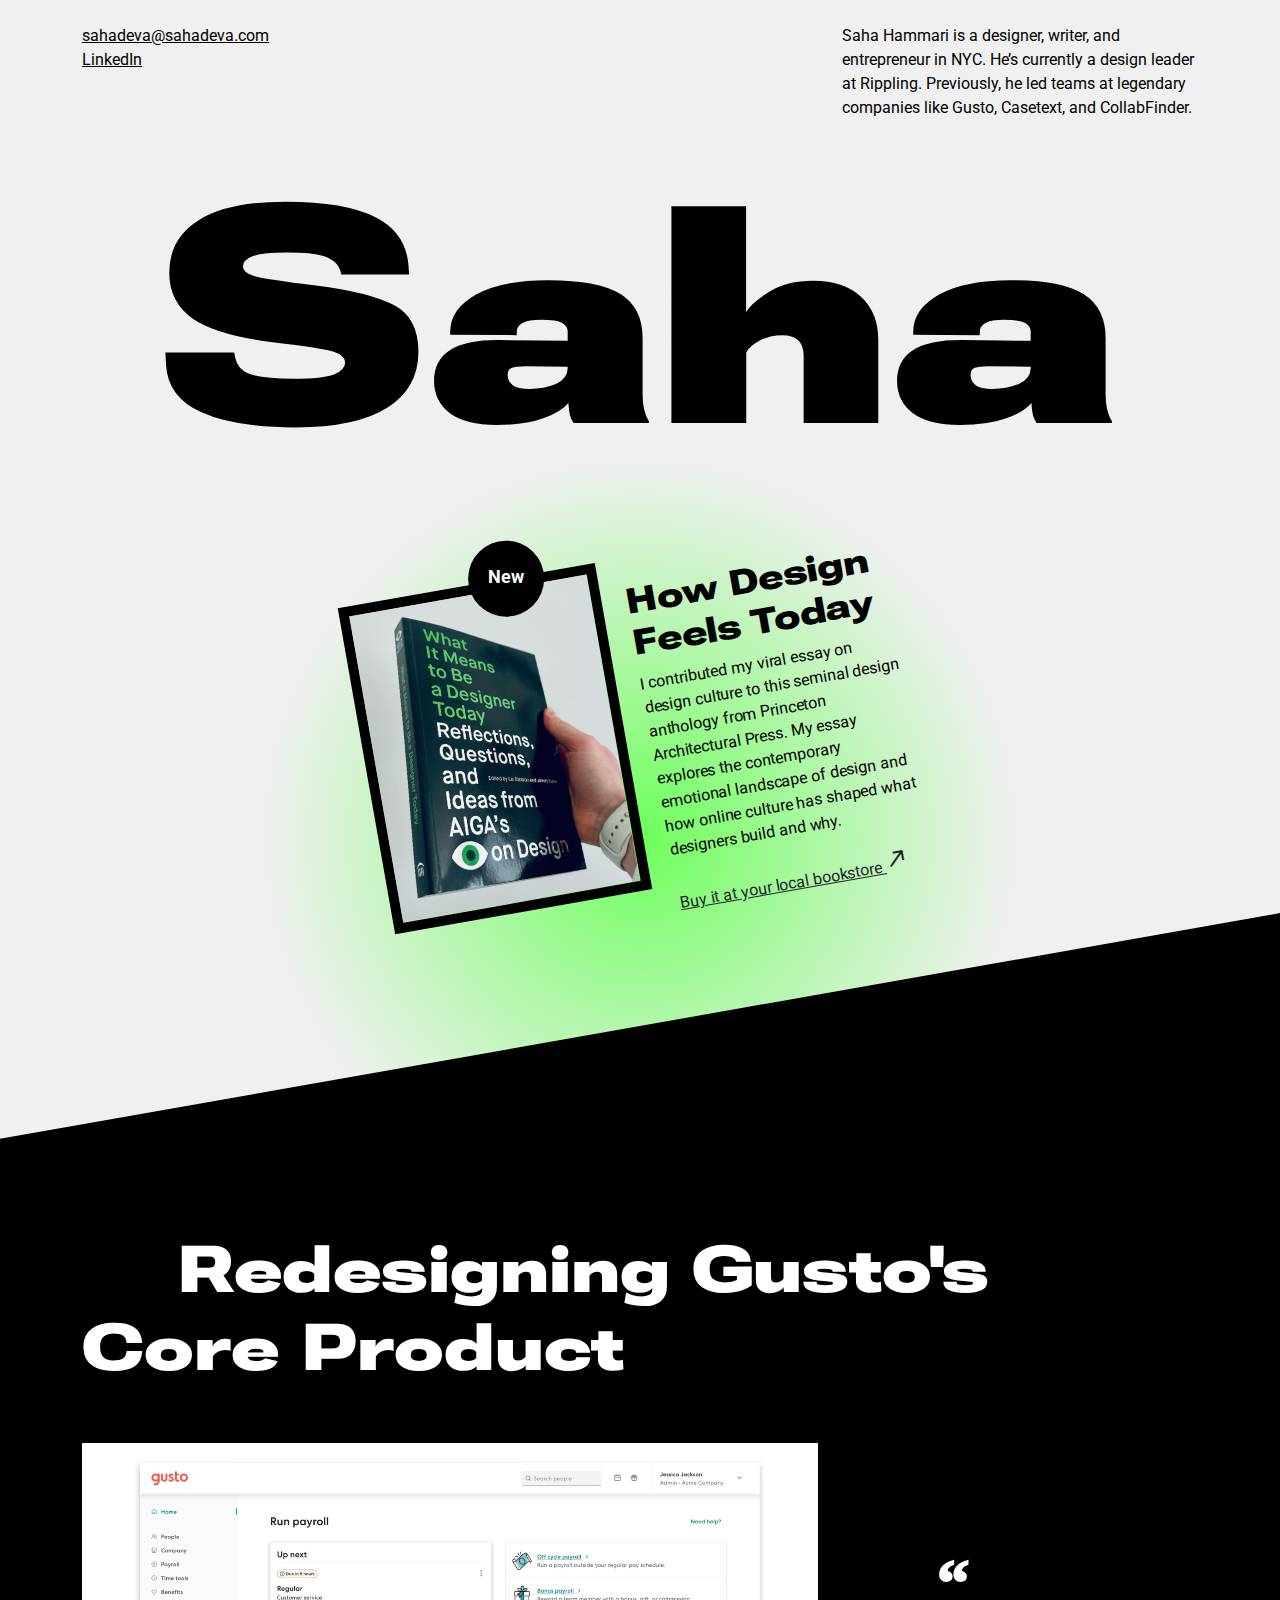
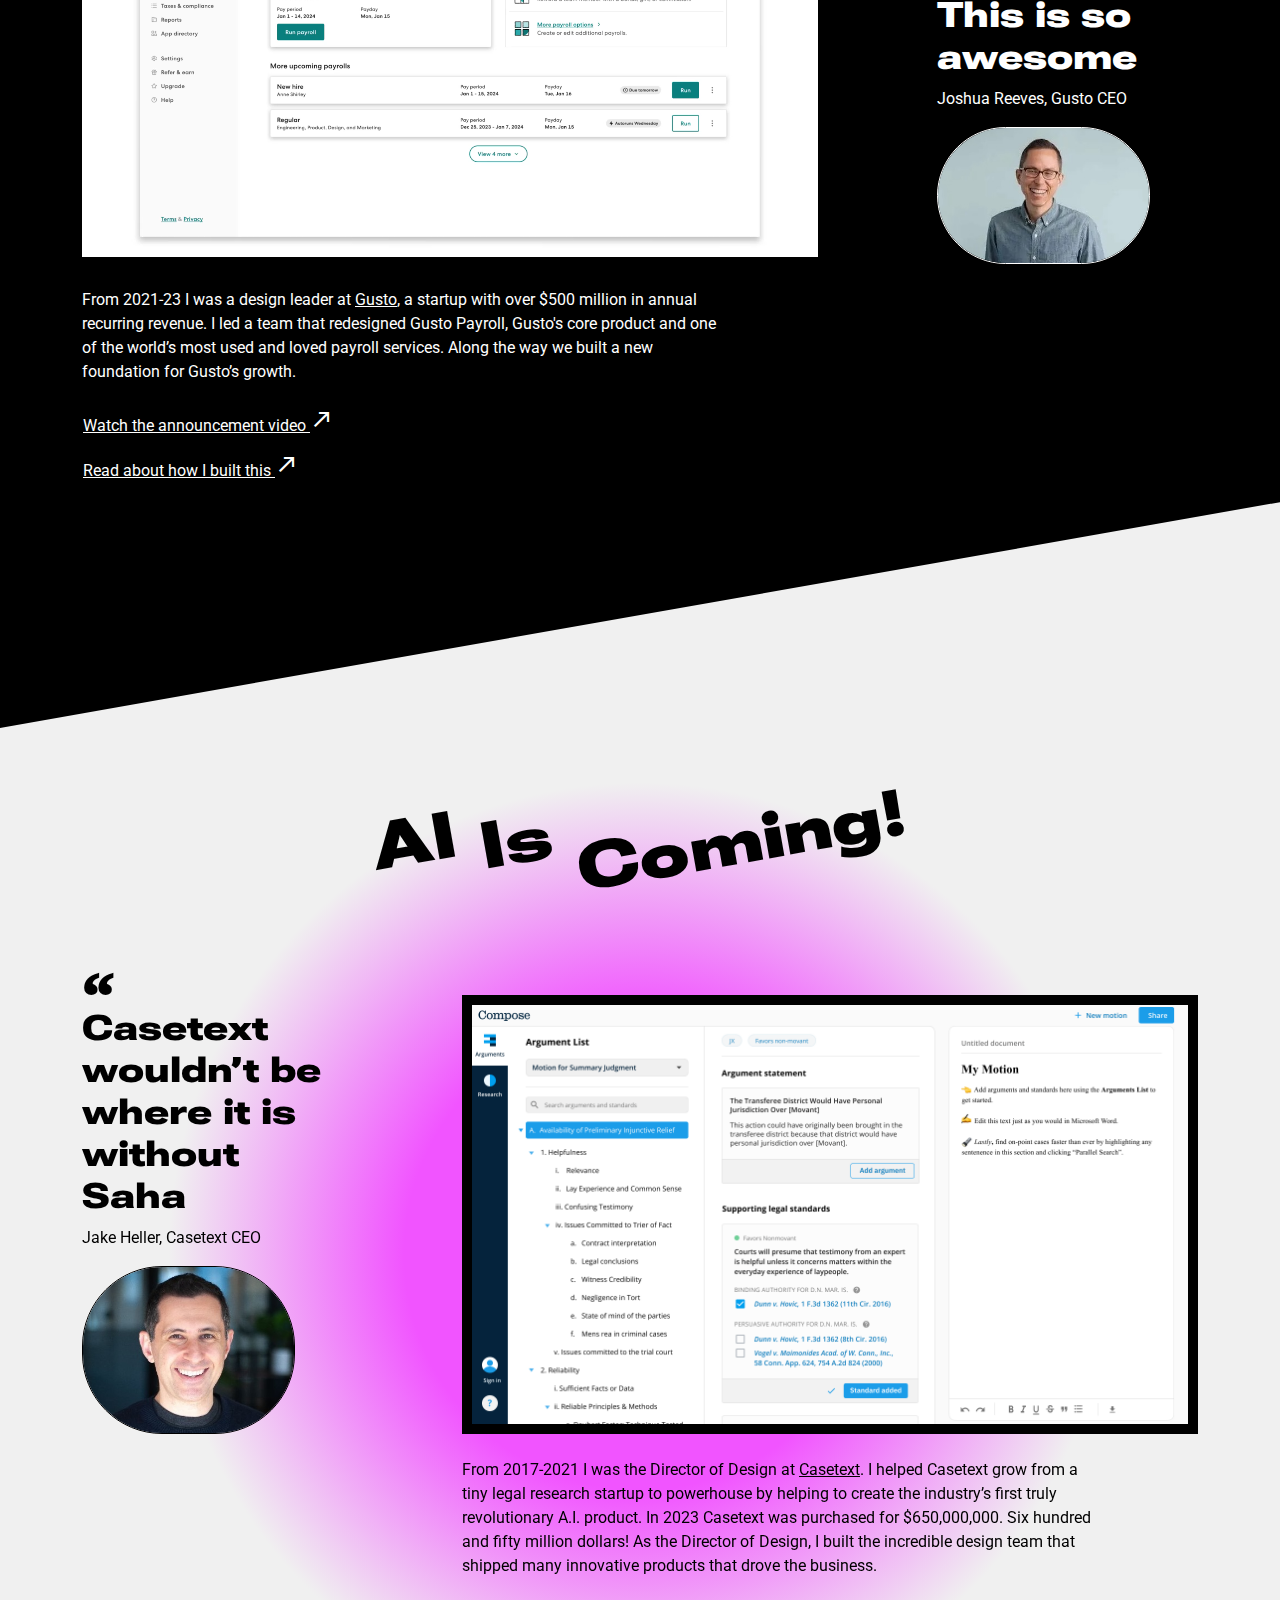
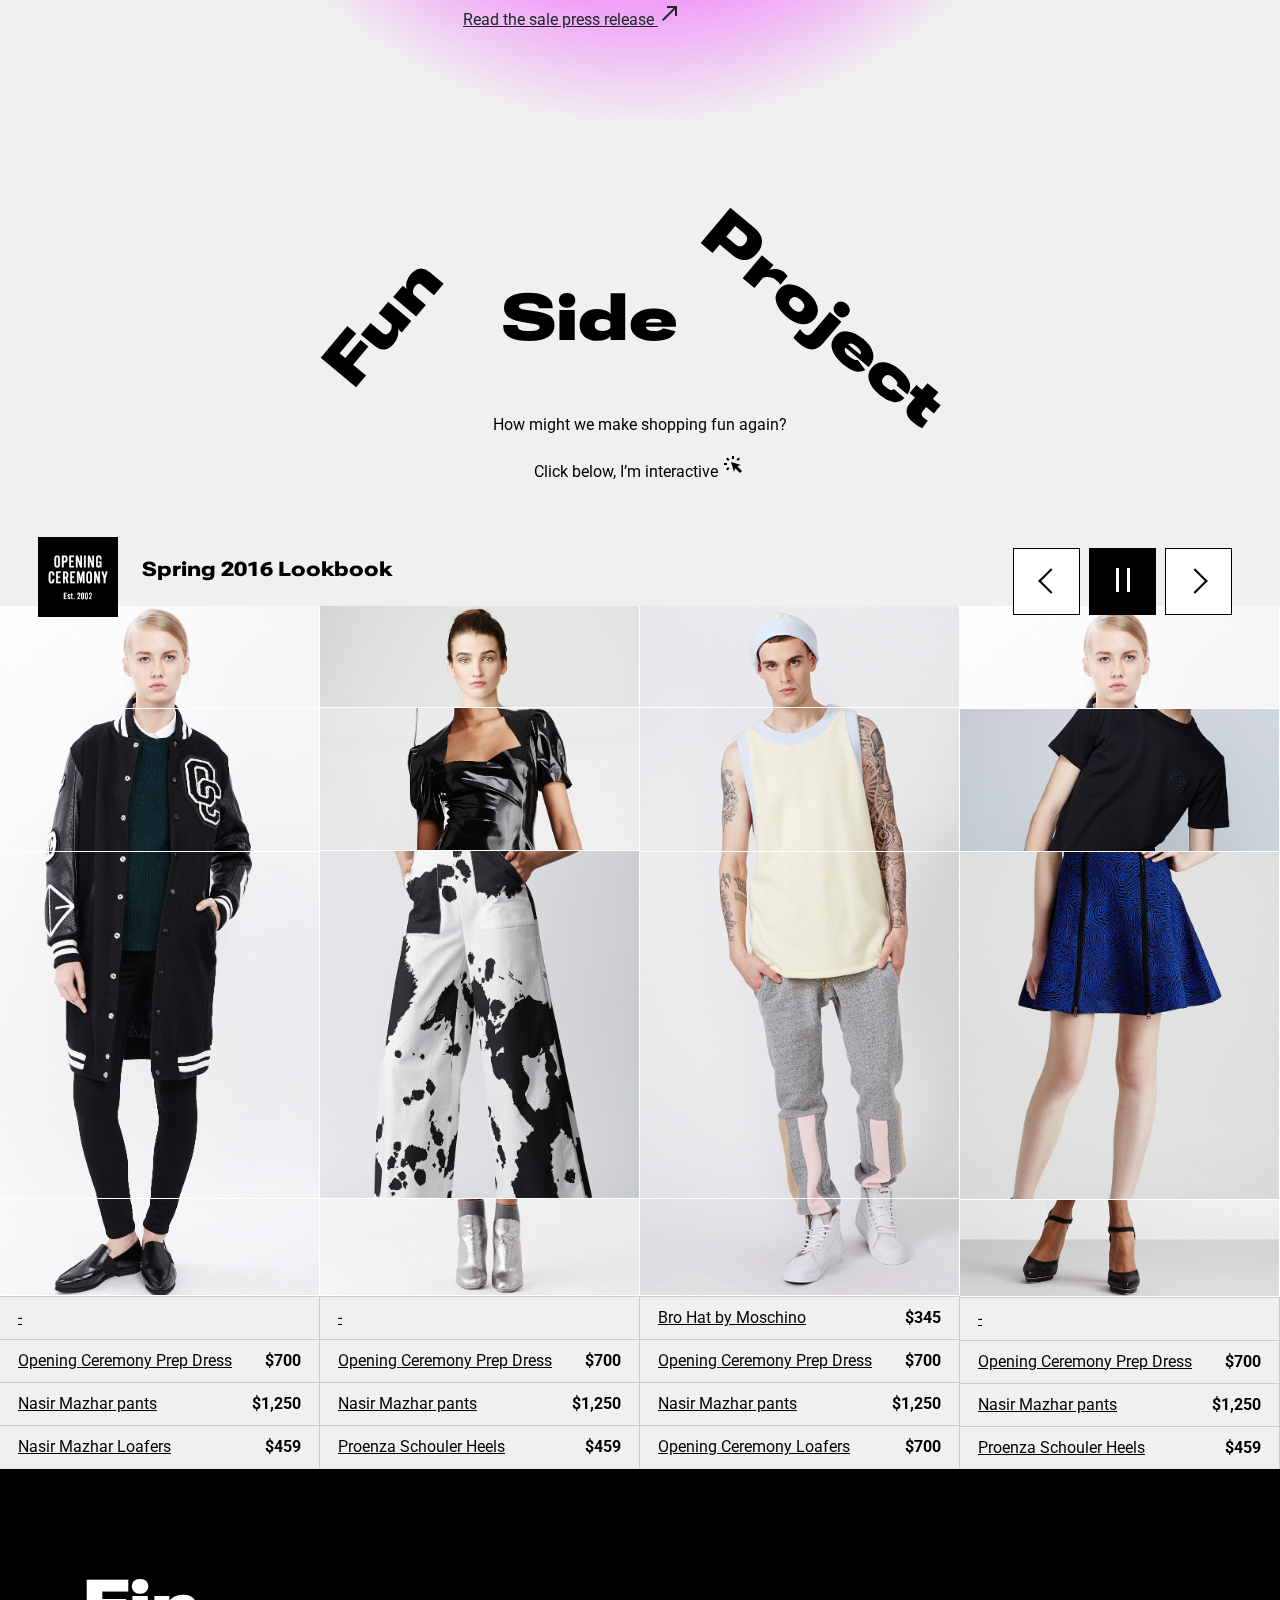
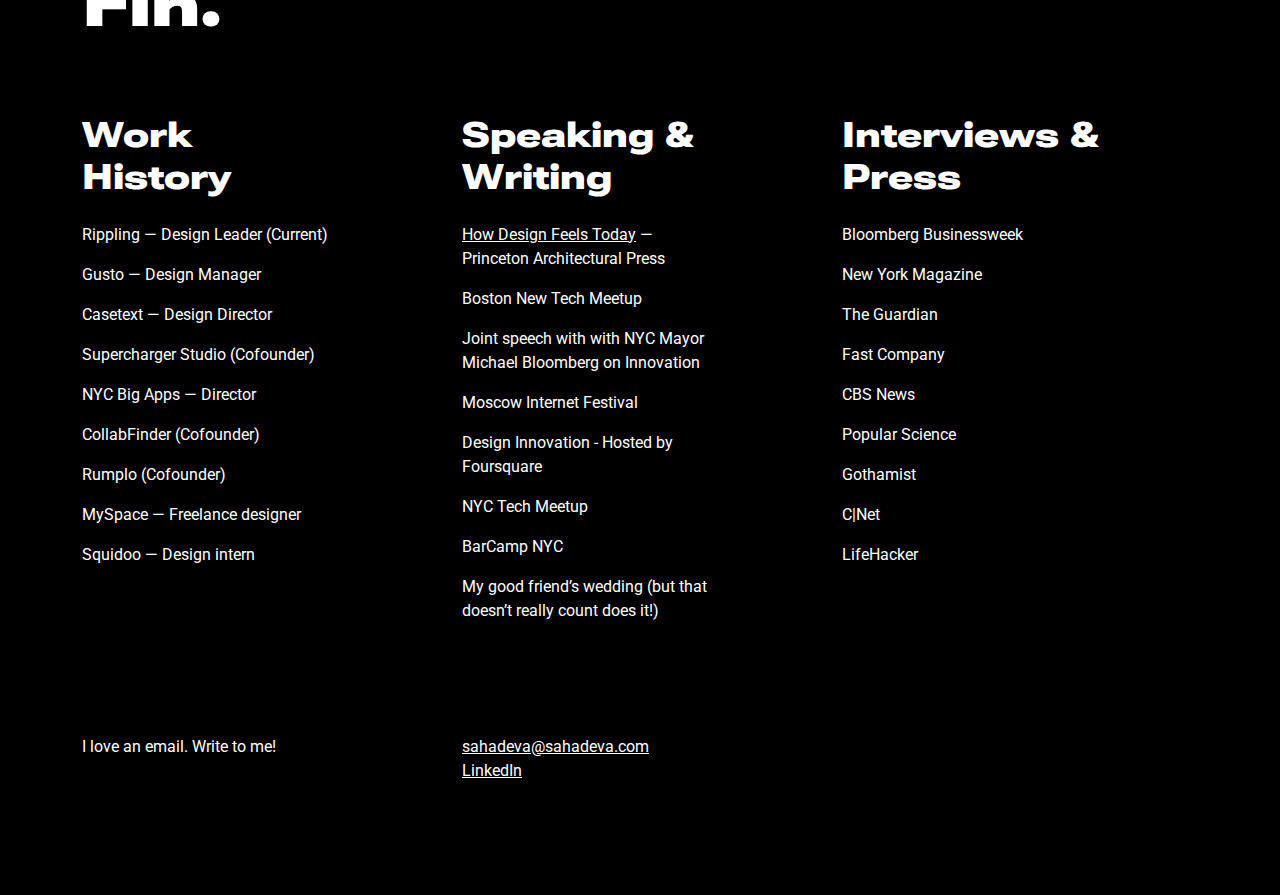
==== commit 22aafa4c: "fix type on index" ====
--- a/index.html
+++ b/index.html
@@ -44,7 +44,7 @@
           <p><a href="mailto:sahadeva@sahadeva.com">sahadeva@sahadeva.com</a><br/><a href="https://www.linkedin.com/in/sahadeva/">LinkedIn</a></p>
         </div>
         <div class="col-12 col-md-6 col-lg-5 col-xl-4 col-xxl-3 offset-lg-2 offset-xl-4 offset-xxl-6">
-          <p>Saha Hammari is a designer, writer, and entrepreneur in NYC. He’s currently a designer leader at Rippling. Previously, he led teams at legendary companies like Gusto, Casetext, and CollabFinder.</p>
+          <p>Saha Hammari is a designer, writer, and entrepreneur in NYC. He’s currently a design leader at Rippling. Previously, he led teams at legendary companies like Gusto, Casetext, and CollabFinder.</p>
         </div>
       </div>
     </div>
--- a/css/custom-2024.css
+++ b/css/custom-2024.css
@@ -29,7 +29,10 @@
   }
 }
 
-
+.fix-overflow {
+  overflow-x: clip;
+  z-index: 1000;
+}
 
 .roboto-flex-extra, h1, h2, h3, h4, h5 {
   font-family: "Roboto Flex", sans-serif;
@@ -795,4 +798,4 @@
   font-size: 18px;
   line-height: 26px;
 }
-}+}
